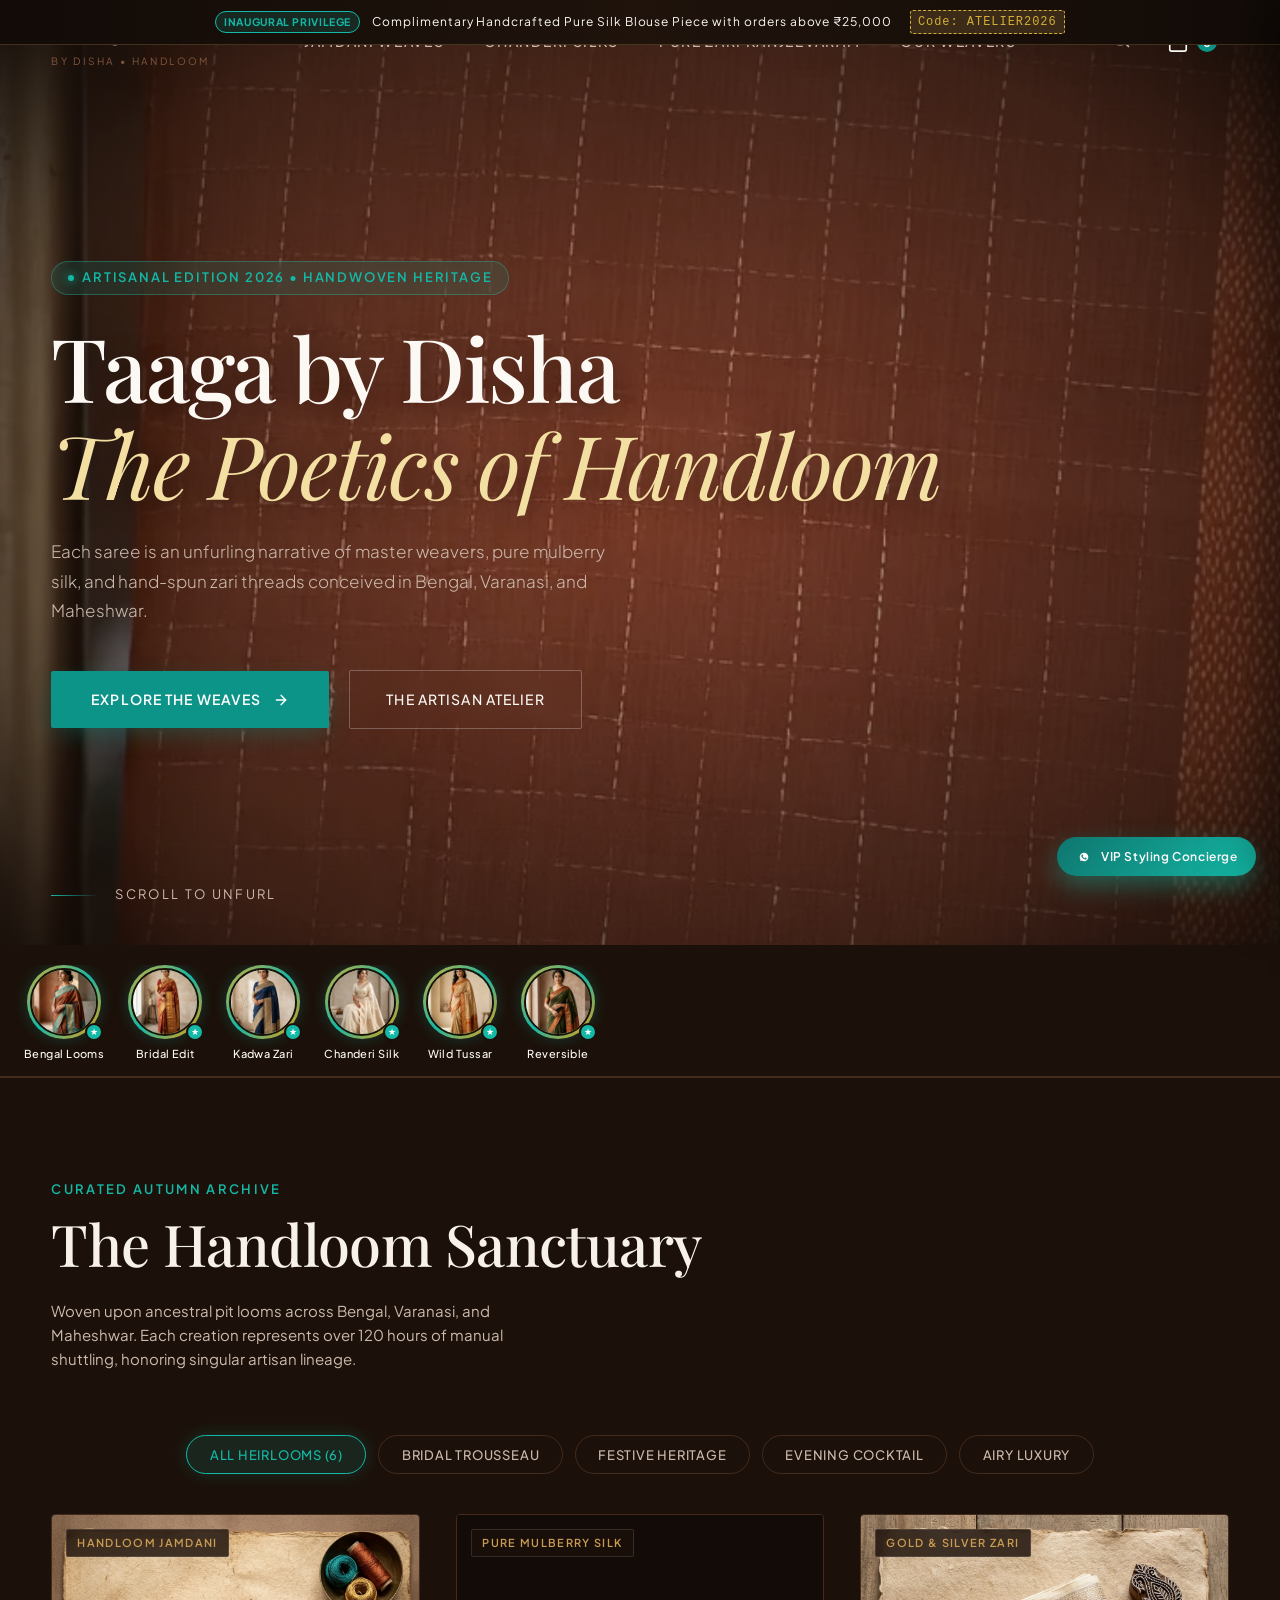
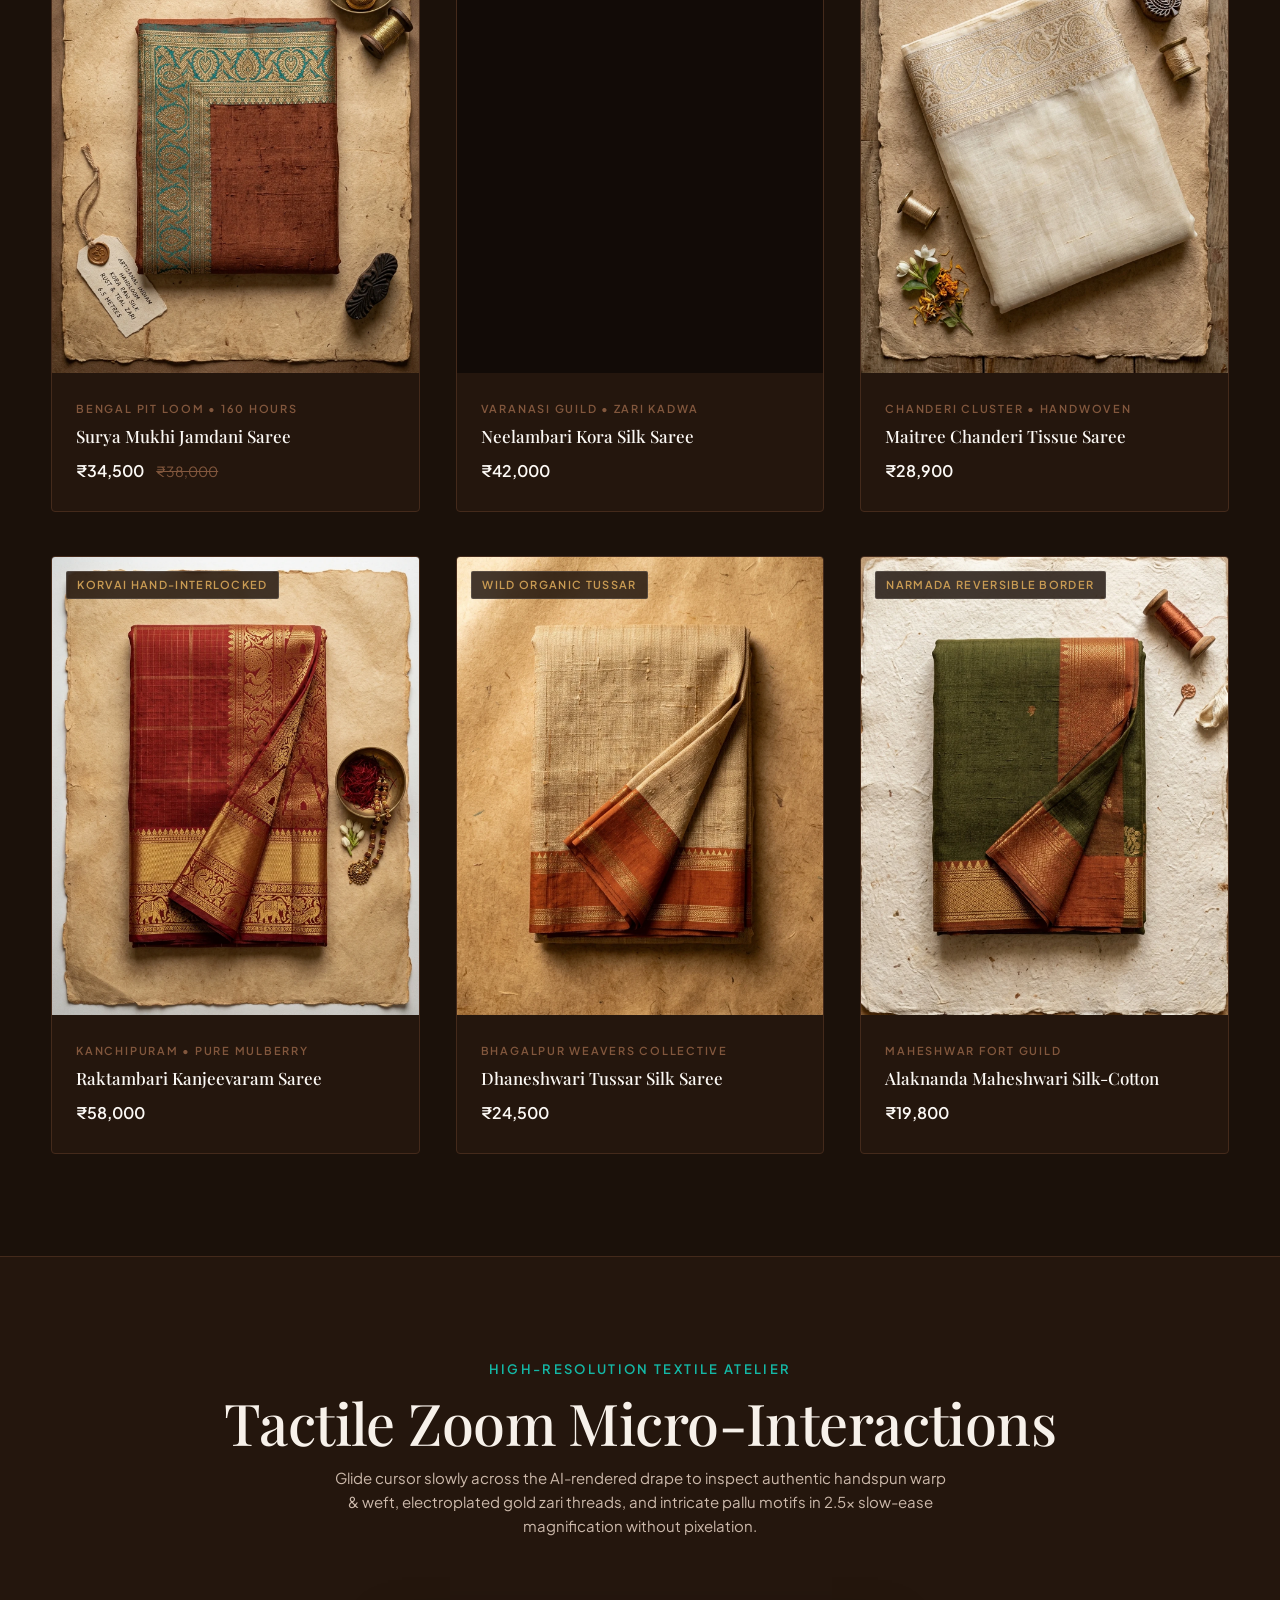
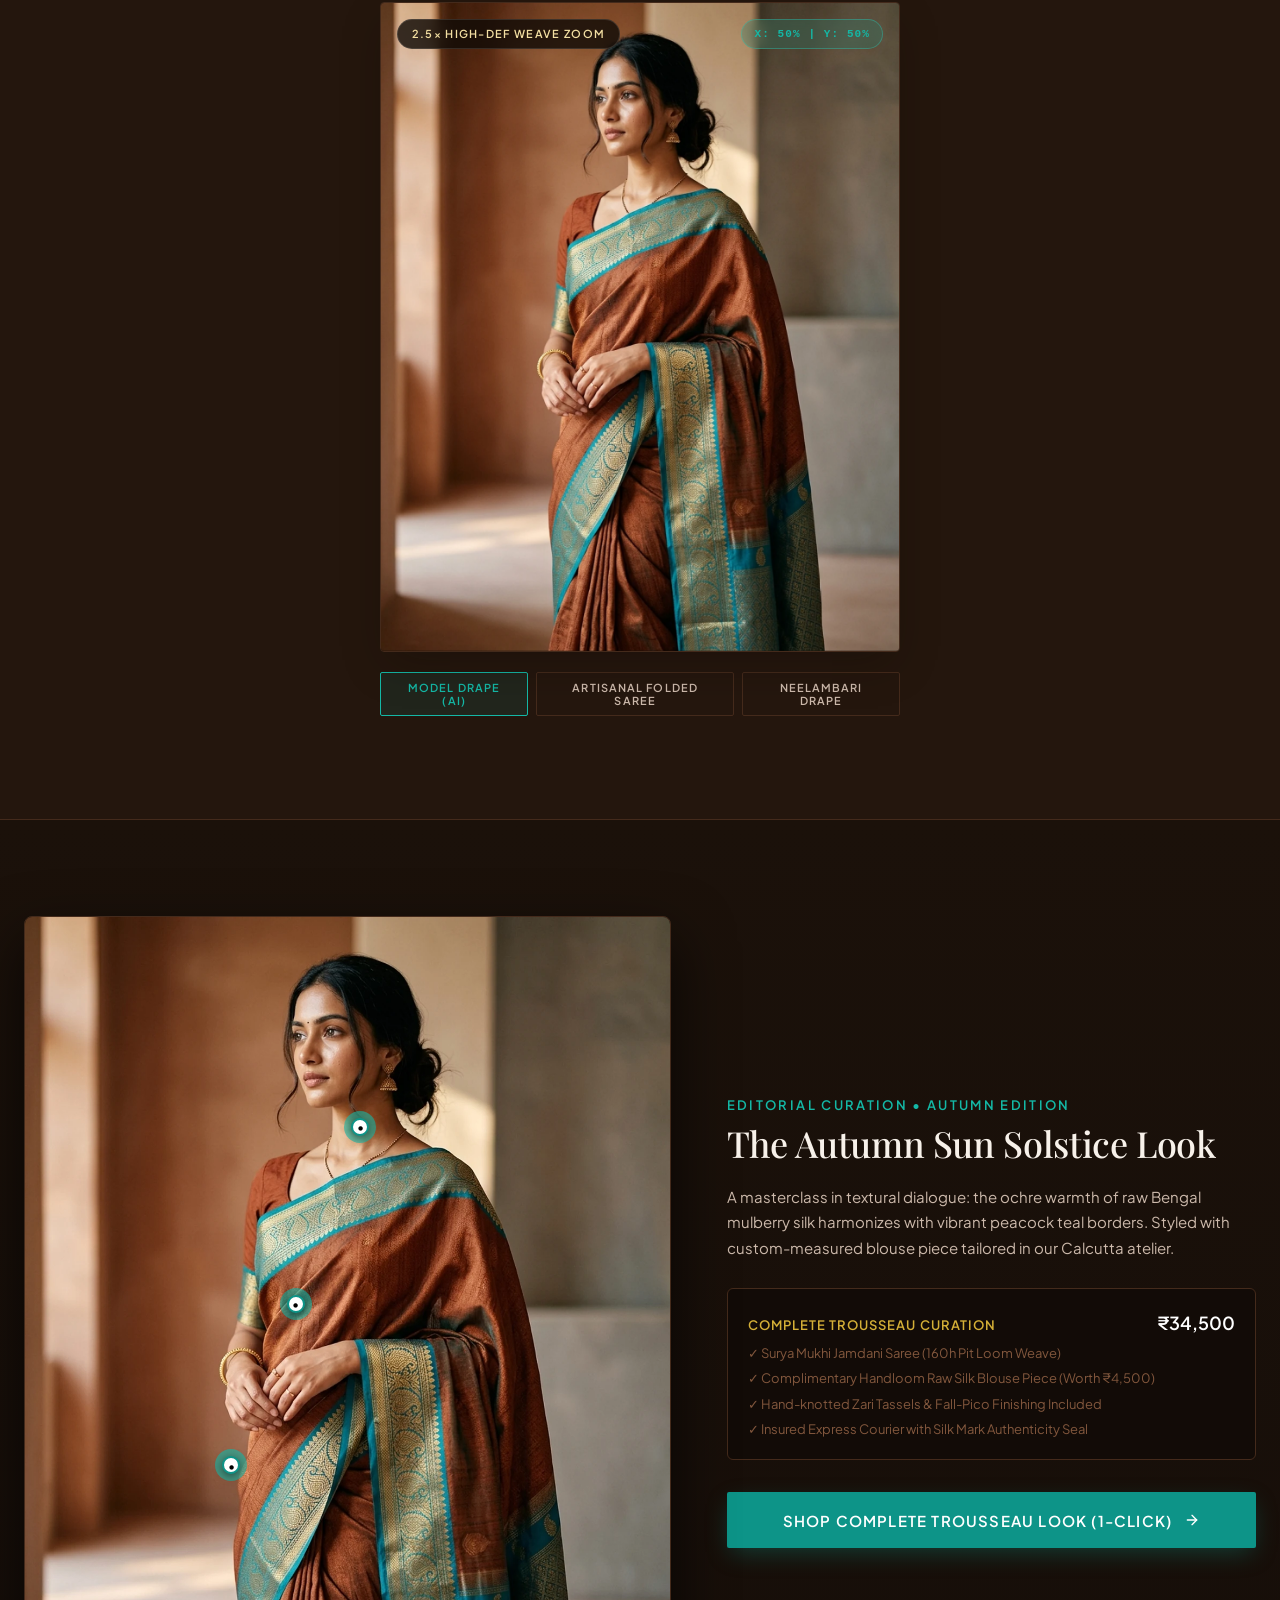
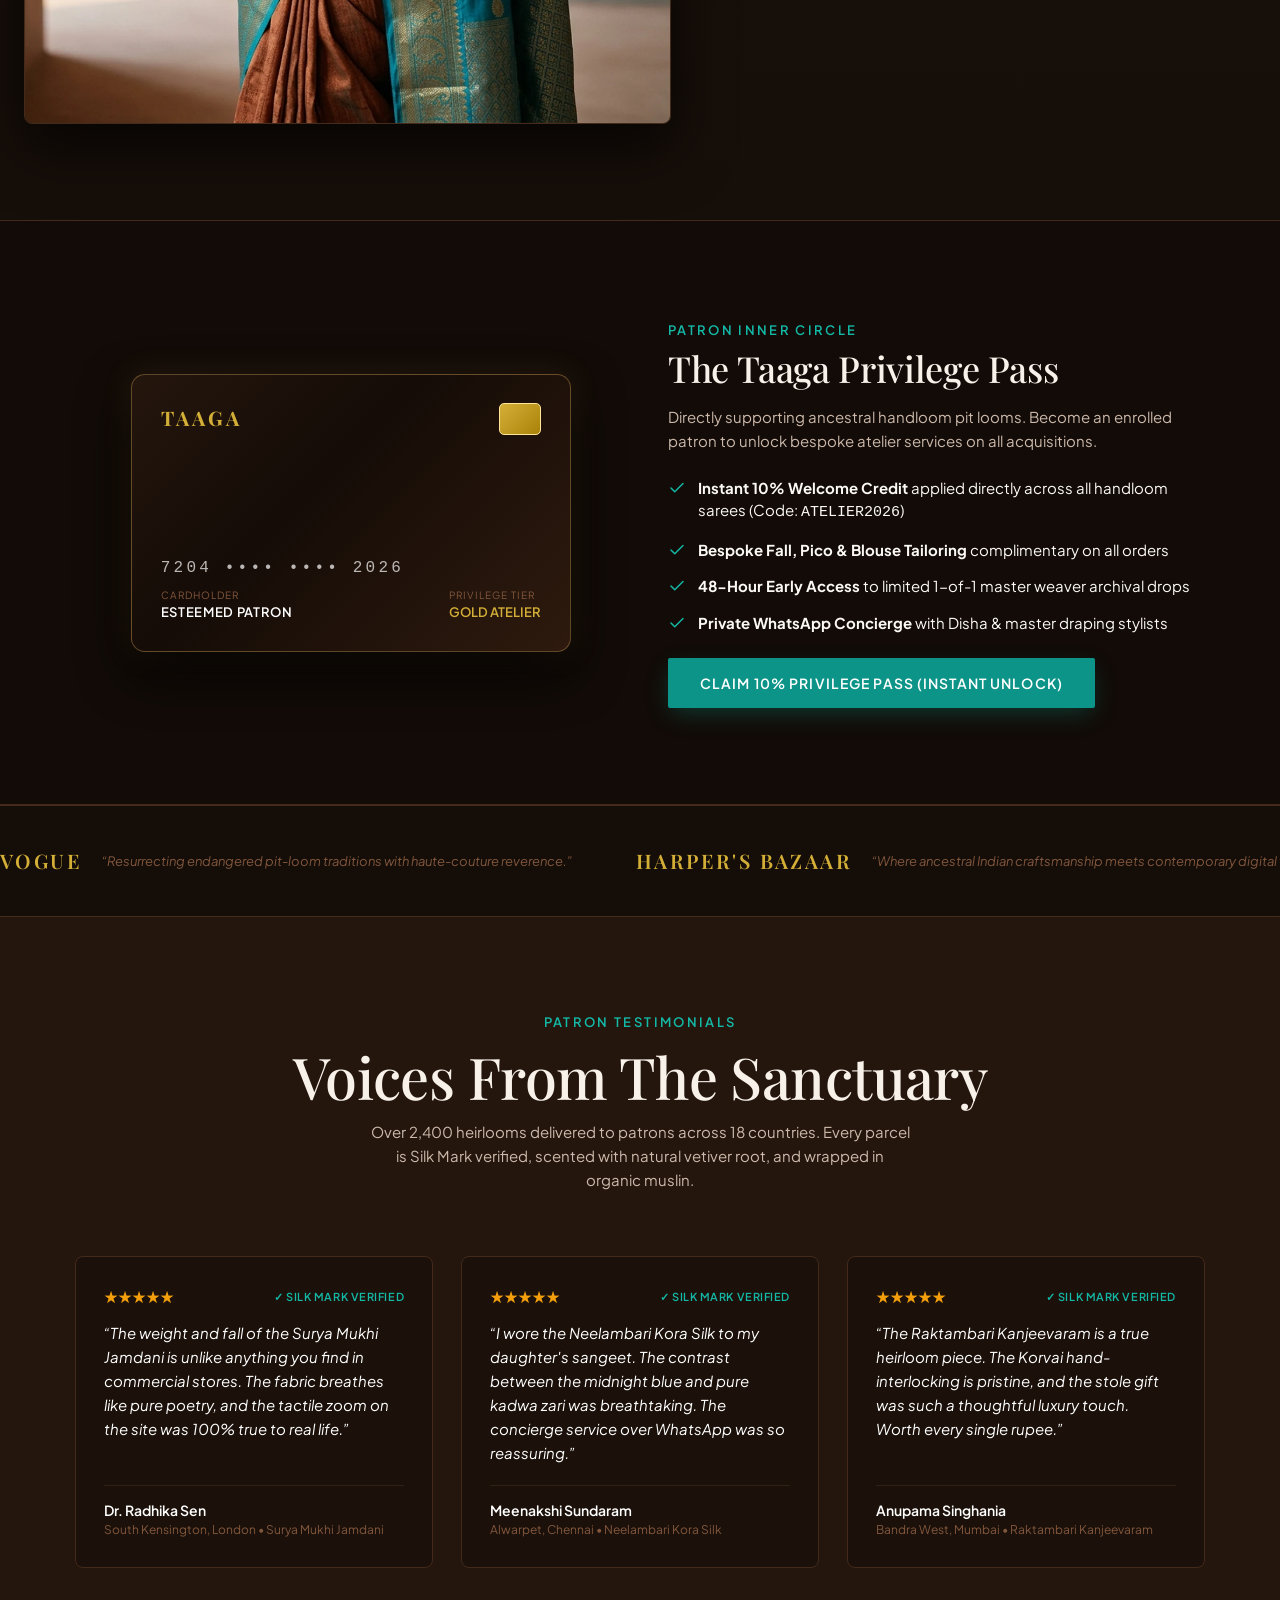
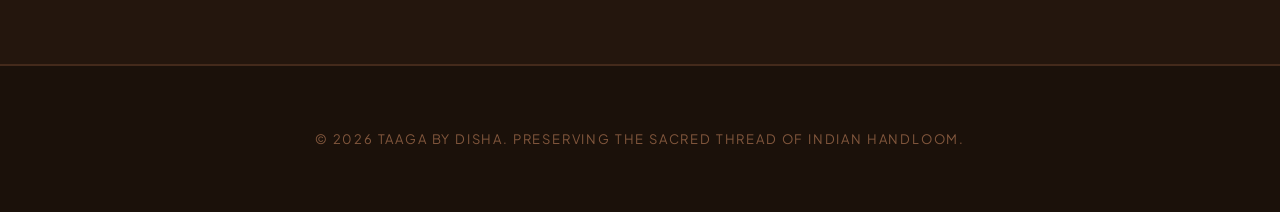
==== index.html @ 0279e9b5 "Taaga by Disha - Luxury Artisanal Handloom Boutique Flagship" ====
<!DOCTYPE html>
<html lang="en">
<head>
  <meta charset="UTF-8">
  <meta name="viewport" content="width=device-width, initial-scale=1.0">
  <title>Taaga by Disha | Artisanal Handloom Saree Boutique</title>
  
  <!-- Preconnect Fonts -->
  <link rel="preconnect" href="https://fonts.googleapis.com">
  <link rel="preconnect" href="https://fonts.gstatic.com" crossorigin>
  <link rel="stylesheet" href="./assets/taaga-theme.css">
  
  <!-- GSAP, ScrollTrigger & Lenis Fluid Scrolling CDN -->
  <script src="https://cdnjs.cloudflare.com/ajax/libs/gsap/3.12.5/gsap.min.js"></script>
  <script src="https://cdnjs.cloudflare.com/ajax/libs/gsap/3.12.5/ScrollTrigger.min.js"></script>
  <script src="https://cdn.jsdelivr.net/npm/lenis@1.1.18/dist/lenis.min.js"></script>
</head>
<body class="template-index">

  <!-- ========================================================================
       1. STICKY DYNAMIC HEADER (Transparent -> Solid Rust + Drop Shadow)
       ======================================================================== -->
    <!-- ========================================================================
       0. TOP ANNOUNCEMENT & PRIVILEGE TICKER BAR
       ======================================================================== -->
  <aside class="announcement-bar" role="region" aria-label="Privilege Announcements">
    <div class="announcement-bar__inner">
      <div class="announcement-bar__item is-active">
        <span class="announcement-bar__pill">Inaugural Privilege</span>
        <span>Complimentary Handcrafted Pure Silk Blouse Piece with orders above ₹25,000</span>
        <span class="announcement-bar__code" data-copy-code="ATELIER2026" title="Click to copy code">Code: ATELIER2026</span>
      </div>
      <div class="announcement-bar__item">
        <span class="announcement-bar__pill">Silk Mark Certified</span>
        <span>100% Pure Mulberry &amp; Tussar Silk • Handwoven upon Ancestral Pit Looms</span>
      </div>
      <div class="announcement-bar__item">
        <span class="announcement-bar__pill">Patron Concierge</span>
        <span>Complimentary Insured Express Delivery Across India &amp; Worldwide • 14-Day Silk Trial</span>
      </div>
    </div>
  </aside>

  <header class="taaga-header" id="site-header" role="banner">
    <div class="taaga-header__brand">
      <a href="#" class="taaga-header__logo-text">TAAGA</a>
      <span class="taaga-header__tagline">BY DISHA • HANDLOOM</span>
    </div>

    <nav class="taaga-header__nav" aria-label="Main Navigation">
      <a href="#catalog" class="taaga-header__nav-link">Jamdani Weaves</a>
      <a href="#catalog" class="taaga-header__nav-link">Chanderi Silks</a>
      <a href="#catalog" class="taaga-header__nav-link">Pure Zari Kanjeevaram</a>
      <a href="#heritage" class="taaga-header__nav-link">Our Weavers</a>
    </nav>

    <div class="taaga-header__actions">
      <!-- Search Icon -->
      <a href="#catalog" class="taaga-header__nav-link" aria-label="Search" style="padding: 0;">
        <svg width="20" height="20" viewBox="0 0 24 24" fill="none" stroke="currentColor" stroke-width="1.8" stroke-linecap="round" stroke-linejoin="round" aria-hidden="true">
          <circle cx="11" cy="11" r="8"></circle>
          <line x1="21" y1="21" x2="16.65" y2="16.65"></line>
        </svg>
      </a>

      <!-- Frictionless Cart Trigger -->
      <button 
        type="button" 
        class="taaga-header__cart-trigger" 
        id="cart-drawer-trigger" 
        aria-label="Open shopping bag"
        aria-controls="cart-drawer"
        aria-expanded="false"
      >
        <svg width="22" height="22" viewBox="0 0 24 24" fill="none" stroke="currentColor" stroke-width="1.8" stroke-linecap="round" stroke-linejoin="round" aria-hidden="true">
          <path d="M6 2L3 6v14a2 2 0 0 0 2 2h14a2 2 0 0 0 2-2V6l-3-4z"></path>
          <line x1="3" y1="6" x2="21" y2="6"></line>
          <path d="M16 10a4 4 0 0 1-8 0"></path>
        </svg>
        <span class="taaga-header__cart-count" id="cart-icon-bubble-count">0</span>
      </button>
    </div>
  </header>

  <main id="MainContent" role="main">
    <!-- ========================================================================
         2. HERO SECTION: GSAP CANVAS VIDEO SCRUB (180 Frames Sequence)
         ======================================================================== -->
    <section 
      id="HeroVideoScrub-main" 
      class="hero-scrub-section"
      data-hero-video-scrub
      data-frame-count="180"
      data-preload-count="20"
      data-pad-length="4"
      data-url-template="./assets/frames/frame_{index}.webp"
      data-worker-url="./assets/frame-loader-worker.js"
      data-pin-duration="+=300%"
      data-scrub-smoothness="0.5"
    >
      <div class="hero-scrub-container">
        <!-- Pinned HTML5 Canvas for Video Frame Scrub -->
        <canvas class="hero-scrub-canvas" aria-label="Taaga by Disha handloom saree draping sequence"></canvas>

        <!-- Radial Vignette Overlay -->
        <div class="hero-scrub-overlay" aria-hidden="true"></div>

        <!-- Typography & Content Overlay -->
        <div class="hero-scrub-content">
          <div class="hero-scrub__badge">
            <span class="hero-scrub__badge-dot" aria-hidden="true"></span>
            <span>Artisanal Edition 2026 • Handwoven Heritage</span>
          </div>

          <h1 class="hero-title hero-scrub__title">
            Taaga by Disha <br><em>The Poetics of Handloom</em>
          </h1>

          <p class="hero-scrub__description">
            Each saree is an unfurling narrative of master weavers, pure mulberry silk, and hand-spun zari threads conceived in Bengal, Varanasi, and Maheshwar.
          </p>

          <div class="hero-scrub__actions">
            <a href="#catalog" class="btn-primary-teal">
              <span>Explore The Weaves</span>
              <svg width="16" height="16" viewBox="0 0 24 24" fill="none" stroke="currentColor" stroke-width="2" stroke-linecap="round" stroke-linejoin="round" aria-hidden="true">
                <line x1="5" y1="12" x2="19" y2="12"></line>
                <polyline points="12 5 19 12 12 19"></polyline>
              </svg>
            </a>

            <a href="#heritage" class="btn-secondary-outline">
              <span>The Artisan Atelier</span>
            </a>
          </div>
        </div>

        <!-- Scroll Hint -->
        <div class="hero-scrub__scroll-hint" aria-hidden="true">
          <span class="hero-scrub__scroll-line"></span>
          <span>Scroll To Unfurl</span>
        </div>

        <!-- Preload Status HUD -->
        <div class="hero-scrub__loader" aria-live="polite">
          <div class="hero-scrub__spinner" aria-hidden="true"></div>
          <span>Calibrating Weave</span>
        </div>
      </div>
    </section>

    <!-- ========================================================================
         2.5 CIRCULAR STORY REELS: THE HANDLOOM CHRONICLES
         ======================================================================== -->
    <section class="story-reels-section" aria-label="Artisan Stories &amp; Chronicles">
      <div class="story-reels-container">
        <button type="button" class="story-reel-item" data-story-title="The 160-Hour Pit Loom Ritual" data-story-desc="Inside Murshidabad's heritage clusters where master weavers shuttle gossamer mulberry threads into ethereal Jamdani motifs." data-story-craft="Bengal Heritage Guild" data-story-media="./assets/catalog/saree-01-drape.webp" data-story-link="#catalog">
          <div class="story-reel-avatar-wrap">
            <div class="story-reel-avatar-inner">
              <img src="./assets/catalog/saree-01-drape.webp" alt="Bengal Pit Looms" class="story-reel-img" loading="lazy">
            </div>
            <span class="story-reel-badge">★</span>
          </div>
          <span class="story-reel-label">Bengal Looms</span>
        </button>

        <button type="button" class="story-reel-item" data-story-title="Royal Bridal Trousseau Edits" data-story-desc="Heavy Kanjeevaram silks interlocked with authentic Korvai techniques and 24K electroplated gold zari borders." data-story-craft="Kanchipuram Atelier" data-story-media="./assets/catalog/saree-04-drape.webp" data-story-link="#catalog">
          <div class="story-reel-avatar-wrap">
            <div class="story-reel-avatar-inner">
              <img src="./assets/catalog/saree-04-drape.webp" alt="Bridal Trousseau" class="story-reel-img" loading="lazy">
            </div>
            <span class="story-reel-badge">★</span>
          </div>
          <span class="story-reel-label">Bridal Edit</span>
        </button>

        <button type="button" class="story-reel-item" data-story-title="The Authentic Kadwa Needle Weave" data-story-desc="Each Kadwa buti is individually shuttled by hand in Varanasi with zero loose floats on the reverse side." data-story-craft="Varanasi Guild" data-story-media="./assets/catalog/saree-02-drape.webp" data-story-link="#catalog">
          <div class="story-reel-avatar-wrap">
            <div class="story-reel-avatar-inner">
              <img src="./assets/catalog/saree-02-drape.webp" alt="Kadwa Zari Guide" class="story-reel-img" loading="lazy">
            </div>
            <span class="story-reel-badge">★</span>
          </div>
          <span class="story-reel-label">Kadwa Zari</span>
        </button>

        <button type="button" class="story-reel-item" data-story-title="Chanderi Shimmer &amp; Gold Tissue" data-story-desc="Spun with sheer silk warps and gossamer cotton wefts, reflecting gentle diffused luminosity in evening lights." data-story-craft="Chanderi Cluster" data-story-media="./assets/catalog/saree-03-drape.webp" data-story-link="#catalog">
          <div class="story-reel-avatar-wrap">
            <div class="story-reel-avatar-inner">
              <img src="./assets/catalog/saree-03-drape.webp" alt="Chanderi Tissue" class="story-reel-img" loading="lazy">
            </div>
            <span class="story-reel-badge">★</span>
          </div>
          <span class="story-reel-label">Chanderi Silk</span>
        </button>

        <button type="button" class="story-reel-item" data-story-title="Organic Forest Tussar Textures" data-story-desc="Rich, textured golden filaments reeled from wild forest cocoons by indigenous weaver collectives in Bhagalpur." data-story-craft="Bhagalpur Collective" data-story-media="./assets/catalog/saree-05-drape.webp" data-story-link="#catalog">
          <div class="story-reel-avatar-wrap">
            <div class="story-reel-avatar-inner">
              <img src="./assets/catalog/saree-05-drape.webp" alt="Wild Tussar" class="story-reel-img" loading="lazy">
            </div>
            <span class="story-reel-badge">★</span>
          </div>
          <span class="story-reel-label">Wild Tussar</span>
        </button>

        <button type="button" class="story-reel-item" data-story-title="Maheshwar Reversible Borders" data-story-desc="Ancestral Narmada river inspired borders that drape seamlessly from either side with fluid grace." data-story-craft="Maheshwar Fort Guild" data-story-media="./assets/catalog/saree-06-drape.webp" data-story-link="#catalog">
          <div class="story-reel-avatar-wrap">
            <div class="story-reel-avatar-inner">
              <img src="./assets/catalog/saree-06-drape.webp" alt="Maheshwari Borders" class="story-reel-img" loading="lazy">
            </div>
            <span class="story-reel-badge">★</span>
          </div>
          <span class="story-reel-label">Reversible</span>
        </button>
      </div>
    </section>

    <!-- ========================================================================
         3. PRODUCT CATALOG: MOBILE-FIRST 2-COL TO 3-COL DESKTOP GRID
         ======================================================================== -->
    <section id="catalog" class="catalog-section" aria-labelledby="catalog-heading">
      <div class="catalog-container">
        
        <!-- Section Header with Extreme Negative Space -->
        <header class="catalog-header">
          <span class="sub-title">Curated Autumn Archive</span>
          <div class="catalog-meta">
            <h2 id="catalog-heading" class="section-title">
              The Handloom Sanctuary
            </h2>
            <p style="max-width: 520px; color: var(--color-text-muted-dark); font-size: 0.9375rem; line-height: 1.6;">
              Woven upon ancestral pit looms across Bengal, Varanasi, and Maheshwar. Each creation represents over 120 hours of manual shuttling, honoring singular artisan lineage.
            </p>
          </div>
        </header>

        <!-- Curated By Occasion Filter Tabs -->
        <div class="occasion-tabs-wrap" role="tablist" aria-label="Curated Occasion Filters">
          <button type="button" class="occasion-tab-btn is-active" data-occasion-filter="all">All Heirlooms (6)</button>
          <button type="button" class="occasion-tab-btn" data-occasion-filter="bridal">Bridal Trousseau</button>
          <button type="button" class="occasion-tab-btn" data-occasion-filter="festive">Festive Heritage</button>
          <button type="button" class="occasion-tab-btn" data-occasion-filter="cocktail">Evening Cocktail</button>
          <button type="button" class="occasion-tab-btn" data-occasion-filter="daywear">Airy Luxury</button>
        </div>

        <!-- The 2-Column Mobile, 3-Column Desktop Grid (Strict 4:5 Aspect Ratio) -->
        <div class="product-grid" id="product-grid-container">
          
          <!-- Product Card 1: Surya Mukhi Jamdani -->
          <article class="product-card" data-product-id="saree-01" data-occasion="festive bridal" data-occasion="festive bridal" data-occasion="festive bridal">
            <div class="product-card__media-wrap">
              <img 
                src="./assets/catalog/saree-01-folded.webp" 
                alt="Surya Mukhi Jamdani Saree - Folded Fabric View" 
                class="product-card__image product-card__image--folded"
                loading="lazy"
                fetchpriority="low"
                decoding="async"
                width="800"
                height="1000"
              >
              <img 
                src="./assets/catalog/saree-01-drape.webp" 
                alt="Surya Mukhi Jamdani Saree - AI Model Drape View" 
                class="product-card__image product-card__image--drape"
                loading="lazy"
                fetchpriority="low"
                decoding="async"
                width="800"
                height="1000"
              >
              <span class="product-card__badge">Handloom Jamdani</span>
              
              <div class="product-card__actions">
                <button 
                  type="button" 
                  class="btn-card-inspect" 
                  data-open-zoom-inspect
                  data-title="Surya Mukhi Jamdani Saree"
                  data-craft="Bengal Pit Loom • 160 Hours"
                  data-zoom-src="./assets/catalog/saree-01-drape.webp"
                  aria-label="Inspect fabric weave in 2.5x high resolution"
                >
                  <svg width="14" height="14" viewBox="0 0 24 24" fill="none" stroke="currentColor" stroke-width="2" stroke-linecap="round" stroke-linejoin="round" aria-hidden="true"><circle cx="11" cy="11" r="8"></circle><line x1="21" y1="21" x2="16.65" y2="16.65"></line><line x1="11" y1="8" x2="11" y2="14"></line><line x1="8" y1="11" x2="14" y2="11"></line></svg>
                  <span>Inspect</span>
                </button>
                <button 
                  type="button" 
                  class="btn-card-add" 
                  data-quick-add
                  data-variant-id="saree-01"
                  data-title="Surya Mukhi Jamdani Saree"
                  data-price="3450000"
                  data-image="./assets/catalog/saree-01-folded.webp"
                  data-craft="Bengal Pit Loom • 160 Hours"
                  aria-label="Add Surya Mukhi Jamdani Saree to bag"
                >
                  <svg width="14" height="14" viewBox="0 0 24 24" fill="none" stroke="currentColor" stroke-width="2" stroke-linecap="round" stroke-linejoin="round"><line x1="12" y1="5" x2="12" y2="19"></line><line x1="5" y1="12" x2="19" y2="12"></line></svg>
                  <span>Add To Bag</span>
                </button>
              </div>
            </div>
            <div class="product-card__details">
              <span class="product-card__craft-origin">Bengal Pit Loom • 160 Hours</span>
              <h3 class="product-card__title"><a href="#catalog">Surya Mukhi Jamdani Saree</a></h3>
              <div class="product-card__price-row">
                <span class="product-card__price">₹34,500</span>
                <span class="product-card__price--compare">₹38,000</span>
              </div>
            </div>
          </article>

          <!-- Product Card 2: Neelambari Kora Silk -->
          <article class="product-card" data-product-id="saree-02" data-occasion="bridal cocktail" data-occasion="bridal cocktail" data-occasion="bridal cocktail">
            <div class="product-card__media-wrap">
              <img 
                src="./assets/catalog/saree-02-folded.webp" 
                alt="Neelambari Kora Silk Saree - Folded Fabric View" 
                class="product-card__image product-card__image--folded"
                loading="lazy"
                fetchpriority="low"
                decoding="async"
                width="800"
                height="1000"
              >
              <img 
                src="./assets/catalog/saree-02-drape.webp" 
                alt="Neelambari Kora Silk Saree - AI Model Drape View" 
                class="product-card__image product-card__image--drape"
                loading="lazy"
                fetchpriority="low"
                decoding="async"
                width="800"
                height="1000"
              >
              <span class="product-card__badge">Pure Mulberry Silk</span>
              
              <div class="product-card__actions">
                <button 
                  type="button" 
                  class="btn-card-inspect" 
                  data-open-zoom-inspect
                  data-title="Neelambari Kora Silk Saree"
                  data-craft="Varanasi Guild • Zari Kadwa"
                  data-zoom-src="./assets/catalog/saree-02-drape.webp"
                  aria-label="Inspect fabric weave in 2.5x high resolution"
                >
                  <svg width="14" height="14" viewBox="0 0 24 24" fill="none" stroke="currentColor" stroke-width="2" stroke-linecap="round" stroke-linejoin="round" aria-hidden="true"><circle cx="11" cy="11" r="8"></circle><line x1="21" y1="21" x2="16.65" y2="16.65"></line><line x1="11" y1="8" x2="11" y2="14"></line><line x1="8" y1="11" x2="14" y2="11"></line></svg>
                  <span>Inspect</span>
                </button>
                <button 
                  type="button" 
                  class="btn-card-add" 
                  data-quick-add
                  data-variant-id="saree-02"
                  data-title="Neelambari Kora Silk Saree"
                  data-price="4200000"
                  data-image="./assets/catalog/saree-02-folded.webp"
                  data-craft="Varanasi Guild • Zari Kadwa"
                  aria-label="Add Neelambari Kora Silk Saree to bag"
                >
                  <svg width="14" height="14" viewBox="0 0 24 24" fill="none" stroke="currentColor" stroke-width="2" stroke-linecap="round" stroke-linejoin="round"><line x1="12" y1="5" x2="12" y2="19"></line><line x1="5" y1="12" x2="19" y2="12"></line></svg>
                  <span>Add To Bag</span>
                </button>
              </div>
            </div>
            <div class="product-card__details">
              <span class="product-card__craft-origin">Varanasi Guild • Zari Kadwa</span>
              <h3 class="product-card__title"><a href="#catalog">Neelambari Kora Silk Saree</a></h3>
              <div class="product-card__price-row">
                <span class="product-card__price">₹42,000</span>
              </div>
            </div>
          </article>

          <!-- Product Card 3: Maitree Chanderi Tissue -->
          <article class="product-card" data-product-id="saree-03" data-occasion="cocktail daywear" data-occasion="cocktail daywear" data-occasion="cocktail daywear">
            <div class="product-card__media-wrap">
              <img 
                src="./assets/catalog/saree-03-folded.webp" 
                alt="Maitree Chanderi Tissue Saree - Folded Fabric View" 
                class="product-card__image product-card__image--folded"
                loading="lazy"
                fetchpriority="low"
                decoding="async"
                width="800"
                height="1000"
              >
              <img 
                src="./assets/catalog/saree-03-drape.webp" 
                alt="Maitree Chanderi Tissue Saree - AI Model Drape View" 
                class="product-card__image product-card__image--drape"
                loading="lazy"
                fetchpriority="low"
                decoding="async"
                width="800"
                height="1000"
              >
              <span class="product-card__badge">Gold & Silver Zari</span>
              
              <div class="product-card__actions">
                <button 
                  type="button" 
                  class="btn-card-inspect" 
                  data-open-zoom-inspect
                  data-title="Maitree Chanderi Tissue Saree"
                  data-craft="Chanderi Cluster • Handwoven"
                  data-zoom-src="./assets/catalog/saree-03-drape.webp"
                  aria-label="Inspect fabric weave in 2.5x high resolution"
                >
                  <svg width="14" height="14" viewBox="0 0 24 24" fill="none" stroke="currentColor" stroke-width="2" stroke-linecap="round" stroke-linejoin="round" aria-hidden="true"><circle cx="11" cy="11" r="8"></circle><line x1="21" y1="21" x2="16.65" y2="16.65"></line><line x1="11" y1="8" x2="11" y2="14"></line><line x1="8" y1="11" x2="14" y2="11"></line></svg>
                  <span>Inspect</span>
                </button>
                <button 
                  type="button" 
                  class="btn-card-add" 
                  data-quick-add
                  data-variant-id="saree-03"
                  data-title="Maitree Chanderi Tissue Saree"
                  data-price="2890000"
                  data-image="./assets/catalog/saree-03-folded.webp"
                  data-craft="Chanderi Cluster • Handwoven"
                  aria-label="Add Maitree Chanderi Tissue Saree to bag"
                >
                  <svg width="14" height="14" viewBox="0 0 24 24" fill="none" stroke="currentColor" stroke-width="2" stroke-linecap="round" stroke-linejoin="round"><line x1="12" y1="5" x2="12" y2="19"></line><line x1="5" y1="12" x2="19" y2="12"></line></svg>
                  <span>Add To Bag</span>
                </button>
              </div>
            </div>
            <div class="product-card__details">
              <span class="product-card__craft-origin">Chanderi Cluster • Handwoven</span>
              <h3 class="product-card__title"><a href="#catalog">Maitree Chanderi Tissue Saree</a></h3>
              <div class="product-card__price-row">
                <span class="product-card__price">₹28,900</span>
              </div>
            </div>
          </article>

          <!-- Product Card 4: Raktambari Kanjeevaram -->
          <article class="product-card" data-product-id="saree-04" data-occasion="bridal festive" data-occasion="bridal festive" data-occasion="bridal festive">
            <div class="product-card__media-wrap">
              <img 
                src="./assets/catalog/saree-04-folded.webp" 
                alt="Raktambari Kanjeevaram Saree - Folded Fabric View" 
                class="product-card__image product-card__image--folded"
                loading="lazy"
                fetchpriority="low"
                decoding="async"
                width="800"
                height="1000"
              >
              <img 
                src="./assets/catalog/saree-04-drape.webp" 
                alt="Raktambari Kanjeevaram Saree - AI Model Drape View" 
                class="product-card__image product-card__image--drape"
                loading="lazy"
                fetchpriority="low"
                decoding="async"
                width="800"
                height="1000"
              >
              <span class="product-card__badge">Korvai Hand-interlocked</span>
              
              <div class="product-card__actions">
                <button 
                  type="button" 
                  class="btn-card-inspect" 
                  data-open-zoom-inspect
                  data-title="Raktambari Kanjeevaram Saree"
                  data-craft="Kanchipuram • Pure Mulberry"
                  data-zoom-src="./assets/catalog/saree-04-drape.webp"
                  aria-label="Inspect fabric weave in 2.5x high resolution"
                >
                  <svg width="14" height="14" viewBox="0 0 24 24" fill="none" stroke="currentColor" stroke-width="2" stroke-linecap="round" stroke-linejoin="round" aria-hidden="true"><circle cx="11" cy="11" r="8"></circle><line x1="21" y1="21" x2="16.65" y2="16.65"></line><line x1="11" y1="8" x2="11" y2="14"></line><line x1="8" y1="11" x2="14" y2="11"></line></svg>
                  <span>Inspect</span>
                </button>
                <button 
                  type="button" 
                  class="btn-card-add" 
                  data-quick-add
                  data-variant-id="saree-04"
                  data-title="Raktambari Kanjeevaram Saree"
                  data-price="5800000"
                  data-image="./assets/catalog/saree-04-folded.webp"
                  data-craft="Kanchipuram • Pure Mulberry"
                  aria-label="Add Raktambari Kanjeevaram Saree to bag"
                >
                  <svg width="14" height="14" viewBox="0 0 24 24" fill="none" stroke="currentColor" stroke-width="2" stroke-linecap="round" stroke-linejoin="round"><line x1="12" y1="5" x2="12" y2="19"></line><line x1="5" y1="12" x2="19" y2="12"></line></svg>
                  <span>Add To Bag</span>
                </button>
              </div>
            </div>
            <div class="product-card__details">
              <span class="product-card__craft-origin">Kanchipuram • Pure Mulberry</span>
              <h3 class="product-card__title"><a href="#catalog">Raktambari Kanjeevaram Saree</a></h3>
              <div class="product-card__price-row">
                <span class="product-card__price">₹58,000</span>
              </div>
            </div>
          </article>

          <!-- Product Card 5: Dhaneshwari Tussar Silk -->
          <article class="product-card" data-product-id="saree-05" data-occasion="festive daywear" data-occasion="festive daywear" data-occasion="festive daywear">
            <div class="product-card__media-wrap">
              <img 
                src="./assets/catalog/saree-05-folded.webp" 
                alt="Dhaneshwari Tussar Silk Saree - Folded Fabric View" 
                class="product-card__image product-card__image--folded"
                loading="lazy"
                fetchpriority="low"
                decoding="async"
                width="800"
                height="1000"
              >
              <img 
                src="./assets/catalog/saree-05-drape.webp" 
                alt="Dhaneshwari Tussar Silk Saree - AI Model Drape View" 
                class="product-card__image product-card__image--drape"
                loading="lazy"
                fetchpriority="low"
                decoding="async"
                width="800"
                height="1000"
              >
              <span class="product-card__badge">Wild Organic Tussar</span>
              
              <div class="product-card__actions">
                <button 
                  type="button" 
                  class="btn-card-inspect" 
                  data-open-zoom-inspect
                  data-title="Dhaneshwari Tussar Silk Saree"
                  data-craft="Bhagalpur Weavers Collective"
                  data-zoom-src="./assets/catalog/saree-05-drape.webp"
                  aria-label="Inspect fabric weave in 2.5x high resolution"
                >
                  <svg width="14" height="14" viewBox="0 0 24 24" fill="none" stroke="currentColor" stroke-width="2" stroke-linecap="round" stroke-linejoin="round" aria-hidden="true"><circle cx="11" cy="11" r="8"></circle><line x1="21" y1="21" x2="16.65" y2="16.65"></line><line x1="11" y1="8" x2="11" y2="14"></line><line x1="8" y1="11" x2="14" y2="11"></line></svg>
                  <span>Inspect</span>
                </button>
                <button 
                  type="button" 
                  class="btn-card-add" 
                  data-quick-add
                  data-variant-id="saree-05"
                  data-title="Dhaneshwari Tussar Silk Saree"
                  data-price="2450000"
                  data-image="./assets/catalog/saree-05-folded.webp"
                  data-craft="Bhagalpur Weavers Collective"
                  aria-label="Add Dhaneshwari Tussar Silk Saree to bag"
                >
                  <svg width="14" height="14" viewBox="0 0 24 24" fill="none" stroke="currentColor" stroke-width="2" stroke-linecap="round" stroke-linejoin="round"><line x1="12" y1="5" x2="12" y2="19"></line><line x1="5" y1="12" x2="19" y2="12"></line></svg>
                  <span>Add To Bag</span>
                </button>
              </div>
            </div>
            <div class="product-card__details">
              <span class="product-card__craft-origin">Bhagalpur Weavers Collective</span>
              <h3 class="product-card__title"><a href="#catalog">Dhaneshwari Tussar Silk Saree</a></h3>
              <div class="product-card__price-row">
                <span class="product-card__price">₹24,500</span>
              </div>
            </div>
          </article>

          <!-- Product Card 6: Alaknanda Maheshwari Silk-Cotton -->
          <article class="product-card" data-product-id="saree-06" data-occasion="daywear cocktail" data-occasion="daywear cocktail" data-occasion="daywear cocktail">
            <div class="product-card__media-wrap">
              <img 
                src="./assets/catalog/saree-06-folded.webp" 
                alt="Alaknanda Maheshwari Silk-Cotton - Folded Fabric View" 
                class="product-card__image product-card__image--folded"
                loading="lazy"
                fetchpriority="low"
                decoding="async"
                width="800"
                height="1000"
              >
              <img 
                src="./assets/catalog/saree-06-drape.webp" 
                alt="Alaknanda Maheshwari Silk-Cotton - AI Model Drape View" 
                class="product-card__image product-card__image--drape"
                loading="lazy"
                fetchpriority="low"
                decoding="async"
                width="800"
                height="1000"
              >
              <span class="product-card__badge">Narmada Reversible Border</span>
              
              <div class="product-card__actions">
                <button 
                  type="button" 
                  class="btn-card-inspect" 
                  data-open-zoom-inspect
                  data-title="Alaknanda Maheshwari Silk-Cotton"
                  data-craft="Maheshwar Fort Guild"
                  data-zoom-src="./assets/catalog/saree-06-drape.webp"
                  aria-label="Inspect fabric weave in 2.5x high resolution"
                >
                  <svg width="14" height="14" viewBox="0 0 24 24" fill="none" stroke="currentColor" stroke-width="2" stroke-linecap="round" stroke-linejoin="round" aria-hidden="true"><circle cx="11" cy="11" r="8"></circle><line x1="21" y1="21" x2="16.65" y2="16.65"></line><line x1="11" y1="8" x2="11" y2="14"></line><line x1="8" y1="11" x2="14" y2="11"></line></svg>
                  <span>Inspect</span>
                </button>
                <button 
                  type="button" 
                  class="btn-card-add" 
                  data-quick-add
                  data-variant-id="saree-06"
                  data-title="Alaknanda Maheshwari Silk-Cotton"
                  data-price="1980000"
                  data-image="./assets/catalog/saree-06-folded.webp"
                  data-craft="Maheshwar Fort Guild"
                  aria-label="Add Alaknanda Maheshwari Silk-Cotton to bag"
                >
                  <svg width="14" height="14" viewBox="0 0 24 24" fill="none" stroke="currentColor" stroke-width="2" stroke-linecap="round" stroke-linejoin="round"><line x1="12" y1="5" x2="12" y2="19"></line><line x1="5" y1="12" x2="19" y2="12"></line></svg>
                  <span>Add To Bag</span>
                </button>
              </div>
            </div>
            <div class="product-card__details">
              <span class="product-card__craft-origin">Maheshwar Fort Guild</span>
              <h3 class="product-card__title"><a href="#catalog">Alaknanda Maheshwari Silk-Cotton</a></h3>
              <div class="product-card__price-row">
                <span class="product-card__price">₹19,800</span>
              </div>
            </div>
          </article>

        </div>
      </div>
    </section>

    <!-- ========================================================================
         4. PDP TACTILE ZOOM & TEXTILE ATELIER SHOWCASE
         ======================================================================== -->
    <section id="heritage" class="catalog-section" style="border-top: 1px solid var(--color-rust-border); background-color: var(--color-rust-surface);">
      <div class="catalog-container">
        <header class="catalog-header" style="text-align: center; align-items: center;">
          <span class="sub-title">High-Resolution Textile Atelier</span>
          <h2 class="section-title">Tactile Zoom Micro-Interactions</h2>
          <p style="max-width: 620px; color: var(--color-text-muted-dark); font-size: 0.9375rem; line-height: 1.6; text-align: center;">
            Glide cursor slowly across the AI-rendered drape to inspect authentic handspun warp &amp; weft, electroplated gold zari threads, and intricate pallu motifs in 2.5× slow-ease magnification without pixelation.
          </p>
        </header>

        <div style="max-width: 520px; width: 100%; margin: 2rem auto 0 auto;">
          <!-- 4:5 High-Res Tactile Zoom Viewport -->
          <div 
            class="tactile-zoom-stage" 
            id="pdp-demo-zoom-stage" 
            data-tactile-zoom 
            data-zoom-scale="2.5"
            tabindex="0"
            role="region"
            aria-label="Interactive fabric texture zoom. Glide cursor to inspect silk weave and zari borders."
          >
            <img 
              id="pdp-demo-main-img"
              class="tactile-zoom-img" 
              src="./assets/catalog/saree-01-drape.webp" 
              alt="Surya Mukhi Jamdani Saree - Tactile Weave Inspection"
              loading="lazy"
              fetchpriority="low"
              width="1200"
              height="1500"
            >
            <div class="tactile-zoom-hud" aria-hidden="true">
              <span class="tactile-zoom-hud__pill">2.5× High-Def Weave Zoom</span>
              <span class="tactile-zoom-hud__coords" data-zoom-coords>X: 50% | Y: 50%</span>
            </div>
          </div>

          <!-- Perspective Swatches -->
          <div class="pdp-zoom-modal__swatches" style="margin-top: 1.25rem; justify-content: center;">
            <button 
              type="button" 
              class="pdp-zoom-modal__swatch is-active" 
              onclick="document.getElementById('pdp-demo-main-img').src='./assets/catalog/saree-01-drape.webp'; this.parentElement.querySelectorAll('.pdp-zoom-modal__swatch').forEach(b => b.classList.remove('is-active')); this.classList.add('is-active'); document.getElementById('pdp-demo-zoom-stage').__zoomInstance?.reset();"
            >
              Model Drape (AI)
            </button>
            <button 
              type="button" 
              class="pdp-zoom-modal__swatch" 
              onclick="document.getElementById('pdp-demo-main-img').src='./assets/catalog/saree-01-folded.webp'; this.parentElement.querySelectorAll('.pdp-zoom-modal__swatch').forEach(b => b.classList.remove('is-active')); this.classList.add('is-active'); document.getElementById('pdp-demo-zoom-stage').__zoomInstance?.reset();"
            >
              Artisanal Folded Saree
            </button>
            <button 
              type="button" 
              class="pdp-zoom-modal__swatch" 
              onclick="document.getElementById('pdp-demo-main-img').src='./assets/catalog/saree-02-drape.webp'; this.parentElement.querySelectorAll('.pdp-zoom-modal__swatch').forEach(b => b.classList.remove('is-active')); this.classList.add('is-active'); document.getElementById('pdp-demo-zoom-stage').__zoomInstance?.reset();"
            >
              Neelambari Drape
            </button>
          </div>
        </div>
      </div>
    </section>

    <!-- ========================================================================
         3.5 INTERACTIVE "SHOP THE LOOK" EDITORIAL HOTSPOT CANVAS
         ======================================================================== -->
    <section class="shop-the-look-section" id="shop-the-look" aria-labelledby="stl-heading">
      <div class="shop-the-look-grid">
        <div class="hotspot-canvas-wrap">
          <img src="./assets/catalog/saree-01-drape.webp" alt="Shop The Trousseau Look: Surya Mukhi Jamdani" class="hotspot-canvas-img" loading="lazy">
          
          <button type="button" class="hotspot-pin" style="top: 48%; left: 42%;" data-x="42" data-y="48" data-item-title="Surya Mukhi Jamdani Saree" data-item-price="₹34,500" data-variant-id="saree-01" data-item-image="./assets/catalog/saree-01-folded.webp" aria-label="Inspect Surya Mukhi Saree">
            <span class="hotspot-pin-pulse"></span>
            <span class="hotspot-pin-core">•</span>
          </button>

          <button type="button" class="hotspot-pin" style="top: 26%; left: 52%;" data-x="52" data-y="26" data-item-title="Mulberry Raw Silk Tailored Blouse" data-item-price="Complimentary (Code: ATELIER2026)" data-variant-id="saree-01" aria-label="Inspect Mulberry Blouse">
            <span class="hotspot-pin-pulse"></span>
            <span class="hotspot-pin-core">•</span>
          </button>

          <button type="button" class="hotspot-pin" style="top: 68%; left: 32%;" data-x="32" data-y="68" data-item-title="Handspun 24K Zari Pallu Tassels" data-item-price="Hand-knotted by Guild Masters" data-variant-id="saree-01" aria-label="Inspect Pallu Tassels">
            <span class="hotspot-pin-pulse"></span>
            <span class="hotspot-pin-core">•</span>
          </button>

          <div class="hotspot-popover" id="hotspot-popover">
            <h4 class="hotspot-popover__title">Surya Mukhi Jamdani Saree</h4>
            <div class="hotspot-popover__price">₹34,500</div>
            <button type="button" class="hotspot-popover__btn">Add Piece To Bag</button>
          </div>
        </div>

        <div class="shop-the-look-content">
          <span class="sub-title">Editorial Curation • Autumn Edition</span>
          <h2 id="stl-heading" class="section-title" style="font-size: 2.25rem; margin-top: 0.5rem;">
            The Autumn Sun Solstice Look
          </h2>
          <p style="color: var(--color-text-muted-dark); font-size: 0.9375rem; line-height: 1.7; margin: 1.25rem 0 1.75rem 0;">
            A masterclass in textural dialogue: the ochre warmth of raw Bengal mulberry silk harmonizes with vibrant peacock teal borders. Styled with custom-measured blouse piece tailored in our Calcutta atelier.
          </p>

          <div style="background: var(--color-rust-deepest); border: 1px solid var(--color-rust-border); border-radius: 6px; padding: 1.25rem; margin-bottom: 2rem;">
            <div style="display: flex; justify-content: space-between; align-items: baseline; margin-bottom: 0.5rem;">
              <span style="font-size: 0.8125rem; text-transform: uppercase; letter-spacing: 0.08em; color: var(--color-gold-zari); font-weight: 600;">Complete Trousseau Curation</span>
              <span style="font-size: 1.125rem; color: #fff; font-weight: 600;">₹34,500</span>
            </div>
            <ul style="list-style: none; padding: 0; margin: 0; font-size: 0.8125rem; color: var(--color-rust-muted); display: flex; flex-direction: column; gap: 0.35rem;">
              <li>✓ Surya Mukhi Jamdani Saree (160h Pit Loom Weave)</li>
              <li>✓ Complimentary Handloom Raw Silk Blouse Piece (Worth ₹4,500)</li>
              <li>✓ Hand-knotted Zari Tassels &amp; Fall-Pico Finishing Included</li>
              <li>✓ Insured Express Courier with Silk Mark Authenticity Seal</li>
            </ul>
          </div>

          <button type="button" class="btn-primary-teal" id="btn-shop-trousseau-bundle" style="width: 100%; padding: 1.15rem; font-size: 0.9375rem;">
            <span>Shop Complete Trousseau Look (1-Click)</span>
            <svg width="16" height="16" viewBox="0 0 24 24" fill="none" stroke="currentColor" stroke-width="2" stroke-linecap="round" stroke-linejoin="round"><line x1="5" y1="12" x2="19" y2="12"></line><polyline points="12 5 19 12 12 19"></polyline></svg>
          </button>
        </div>
      </div>
    </section>

    <!-- ========================================================================
         3.6 TAAGA PRIVILEGE CLUB (VIP PATRON MEMBERSHIP MODULE)
         ======================================================================== -->
    <section class="privilege-club-section" id="privilege-club" aria-labelledby="privilege-heading">
      <div class="privilege-card-wrap">
        <div style="display: flex; justify-content: center;">
          <div class="privilege-card-visual" role="img" aria-label="Taaga Privilege Club Gold Card">
            <div style="display: flex; justify-content: space-between; align-items: flex-start;">
              <span style="font-family: var(--font-serif); font-size: 1.25rem; letter-spacing: 0.15em; color: var(--color-gold-zari); font-weight: 700;">TAAGA</span>
              <div class="privilege-card-chip"></div>
            </div>
            <div>
              <div style="font-family: monospace; font-size: 1rem; letter-spacing: 0.2em; color: rgba(255,255,255,0.7); margin-bottom: 0.5rem;">
                7204 •••• •••• 2026
              </div>
              <div style="display: flex; justify-content: space-between; align-items: flex-end;">
                <div>
                  <div style="font-size: 0.625rem; letter-spacing: 0.1em; text-transform: uppercase; color: var(--color-rust-muted);">Cardholder</div>
                  <div style="font-size: 0.8125rem; color: #fff; font-weight: 600; letter-spacing: 0.05em;">ESTEEMED PATRON</div>
                </div>
                <div>
                  <div style="font-size: 0.625rem; letter-spacing: 0.1em; text-transform: uppercase; color: var(--color-rust-muted);">Privilege Tier</div>
                  <div style="font-size: 0.8125rem; color: var(--color-gold-zari); font-weight: 600;">GOLD ATELIER</div>
                </div>
              </div>
            </div>
          </div>
        </div>

        <div>
          <span class="sub-title">Patron Inner Circle</span>
          <h2 id="privilege-heading" class="section-title" style="font-size: 2.25rem; margin-top: 0.5rem;">
            The Taaga Privilege Pass
          </h2>
          <p style="color: var(--color-text-muted-dark); font-size: 0.9375rem; line-height: 1.6; margin: 1rem 0;">
            Directly supporting ancestral handloom pit looms. Become an enrolled patron to unlock bespoke atelier services on all acquisitions.
          </p>

          <ul class="privilege-perks-list">
            <li class="privilege-perk-item">
              <svg class="privilege-perk-icon" width="18" height="18" viewBox="0 0 24 24" fill="none" stroke="currentColor" stroke-width="2" stroke-linecap="round" stroke-linejoin="round"><polyline points="20 6 9 17 4 12"></polyline></svg>
              <span><strong>Instant 10% Welcome Credit</strong> applied directly across all handloom sarees (Code: <code>ATELIER2026</code>)</span>
            </li>
            <li class="privilege-perk-item">
              <svg class="privilege-perk-icon" width="18" height="18" viewBox="0 0 24 24" fill="none" stroke="currentColor" stroke-width="2" stroke-linecap="round" stroke-linejoin="round"><polyline points="20 6 9 17 4 12"></polyline></svg>
              <span><strong>Bespoke Fall, Pico &amp; Blouse Tailoring</strong> complimentary on all orders</span>
            </li>
            <li class="privilege-perk-item">
              <svg class="privilege-perk-icon" width="18" height="18" viewBox="0 0 24 24" fill="none" stroke="currentColor" stroke-width="2" stroke-linecap="round" stroke-linejoin="round"><polyline points="20 6 9 17 4 12"></polyline></svg>
              <span><strong>48-Hour Early Access</strong> to limited 1-of-1 master weaver archival drops</span>
            </li>
            <li class="privilege-perk-item">
              <svg class="privilege-perk-icon" width="18" height="18" viewBox="0 0 24 24" fill="none" stroke="currentColor" stroke-width="2" stroke-linecap="round" stroke-linejoin="round"><polyline points="20 6 9 17 4 12"></polyline></svg>
              <span><strong>Private WhatsApp Concierge</strong> with Disha &amp; master draping stylists</span>
            </li>
          </ul>

          <button type="button" class="btn-primary-teal" id="btn-claim-privilege-pass" style="padding: 1rem 2rem; font-size: 0.875rem;">
            <span>Claim 10% Privilege Pass (Instant Unlock)</span>
          </button>
        </div>
      </div>
    </section>

    <!-- ========================================================================
         3.7 EDITORIAL PRESS & CRITICS MARQUEE
         ======================================================================== -->
    <section class="press-marquee-section" aria-label="Press &amp; Citations">
      <div class="press-marquee-track">
        <div class="press-item">
          <span class="press-logo-text">VOGUE</span>
          <span class="press-quote">“Resurrecting endangered pit-loom traditions with haute-couture reverence.”</span>
        </div>
        <div class="press-item">
          <span class="press-logo-text">HARPER'S BAZAAR</span>
          <span class="press-quote">“Where ancestral Indian craftsmanship meets contemporary digital flagships.”</span>
        </div>
        <div class="press-item">
          <span class="press-logo-text">ELLE</span>
          <span class="press-quote">“The definitive sanctuary for pure handloom silk connoisseurs.”</span>
        </div>
        <div class="press-item">
          <span class="press-logo-text">ARCHITECTURAL DIGEST</span>
          <span class="press-quote">“Wearable art woven with centuries of generational patience.”</span>
        </div>
        <div class="press-item">
          <span class="press-logo-text">THE HINDU LIFESTYLE</span>
          <span class="press-quote">“A breath of pure oxygen in an era of synthetic fast fashion.”</span>
        </div>
        <div class="press-item">
          <span class="press-logo-text">VOGUE</span>
          <span class="press-quote">“Resurrecting endangered pit-loom traditions with haute-couture reverence.”</span>
        </div>
        <div class="press-item">
          <span class="press-logo-text">HARPER'S BAZAAR</span>
          <span class="press-quote">“Where ancestral Indian craftsmanship meets contemporary digital flagships.”</span>
        </div>
        <div class="press-item">
          <span class="press-logo-text">ELLE</span>
          <span class="press-quote">“The definitive sanctuary for pure handloom silk connoisseurs.”</span>
        </div>
      </div>
    </section>

    <!-- ========================================================================
         3.8 CUSTOMER LOVE & UNBOXING REVIEWS
         ======================================================================== -->
    <section class="reviews-section" id="reviews" aria-labelledby="reviews-heading">
      <div class="catalog-container">
        <header class="catalog-header" style="text-align: center; align-items: center;">
          <span class="sub-title">Patron Testimonials</span>
          <h2 id="reviews-heading" class="section-title">Voices From The Sanctuary</h2>
          <p style="max-width: 540px; color: var(--color-text-muted-dark); font-size: 0.9375rem; line-height: 1.6; text-align: center;">
            Over 2,400 heirlooms delivered to patrons across 18 countries. Every parcel is Silk Mark verified, scented with natural vetiver root, and wrapped in organic muslin.
          </p>
        </header>

        <div class="reviews-carousel-track">
          <article class="review-card">
            <div>
              <div style="display: flex; justify-content: space-between; align-items: center; margin-bottom: 0.75rem;">
                <div class="review-stars">★★★★★</div>
                <span class="review-verified-badge">✓ Silk Mark Verified</span>
              </div>
              <p style="font-size: 0.9375rem; color: #fff; line-height: 1.6; font-style: italic;">
                “The weight and fall of the Surya Mukhi Jamdani is unlike anything you find in commercial stores. The fabric breathes like pure poetry, and the tactile zoom on the site was 100% true to real life.”
              </p>
            </div>
            <div style="border-top: 1px solid rgba(68, 42, 27, 0.6); padding-top: 0.875rem;">
              <div style="font-weight: 600; color: #fff; font-size: 0.875rem;">Dr. Radhika Sen</div>
              <div style="font-size: 0.75rem; color: var(--color-rust-muted);">South Kensington, London • Surya Mukhi Jamdani</div>
            </div>
          </article>

          <article class="review-card">
            <div>
              <div style="display: flex; justify-content: space-between; align-items: center; margin-bottom: 0.75rem;">
                <div class="review-stars">★★★★★</div>
                <span class="review-verified-badge">✓ Silk Mark Verified</span>
              </div>
              <p style="font-size: 0.9375rem; color: #fff; line-height: 1.6; font-style: italic;">
                “I wore the Neelambari Kora Silk to my daughter's sangeet. The contrast between the midnight blue and pure kadwa zari was breathtaking. The concierge service over WhatsApp was so reassuring.”
              </p>
            </div>
            <div style="border-top: 1px solid rgba(68, 42, 27, 0.6); padding-top: 0.875rem;">
              <div style="font-weight: 600; color: #fff; font-size: 0.875rem;">Meenakshi Sundaram</div>
              <div style="font-size: 0.75rem; color: var(--color-rust-muted);">Alwarpet, Chennai • Neelambari Kora Silk</div>
            </div>
          </article>

          <article class="review-card">
            <div>
              <div style="display: flex; justify-content: space-between; align-items: center; margin-bottom: 0.75rem;">
                <div class="review-stars">★★★★★</div>
                <span class="review-verified-badge">✓ Silk Mark Verified</span>
              </div>
              <p style="font-size: 0.9375rem; color: #fff; line-height: 1.6; font-style: italic;">
                “The Raktambari Kanjeevaram is a true heirloom piece. The Korvai hand-interlocking is pristine, and the stole gift was such a thoughtful luxury touch. Worth every single rupee.”
              </p>
            </div>
            <div style="border-top: 1px solid rgba(68, 42, 27, 0.6); padding-top: 0.875rem;">
              <div style="font-weight: 600; color: #fff; font-size: 0.875rem;">Anupama Singhania</div>
              <div style="font-size: 0.75rem; color: var(--color-rust-muted);">Bandra West, Mumbai • Raktambari Kanjeevaram</div>
            </div>
          </article>
        </div>
      </div>
    </section>

    <!-- Footer Space -->
    <footer style="padding: 4rem 2rem; text-align: center; border-top: 1px solid var(--color-rust-border); color: var(--color-rust-muted); font-size: 0.8125rem;">
      <p style="letter-spacing: 0.14em; text-transform: uppercase;">© 2026 Taaga by Disha. Preserving the Sacred Thread of Indian Handloom.</p>
    </footer>
  </main>

  <!-- ========================================================================
       4. FRICTIONLESS AJAX SLIDE-OUT CART DRAWER
       ======================================================================== -->
  <div class="cart-drawer-overlay" id="cart-drawer-overlay" aria-hidden="true" tabindex="-1"></div>

  <aside class="cart-drawer" id="cart-drawer" role="dialog" aria-modal="true" aria-labelledby="cart-drawer-title" aria-hidden="true">
    <div class="cart-drawer__header">
      <div style="display: flex; align-items: baseline; gap: 0.5rem;">
        <h2 class="cart-drawer__title" id="cart-drawer-title">Shopping Bag</h2>
        <span style="font-size: 0.8125rem; color: var(--color-rust-muted);">
          (<span id="cart-drawer-count">0</span> items)
        </span>
      </div>
      <button type="button" class="cart-drawer__close" id="cart-drawer-close" aria-label="Close Shopping Bag">&times;</button>
    </div>

        <!-- Live Gift Progression Bar -->
    <div class="cart-gift-bar" id="cart-gift-bar">
      <div class="cart-gift-bar__msg" id="cart-gift-msg">
        <span>Add <strong>₹50,000</strong> for a <em>Complimentary Pure Silk Stole</em></span>
        <span>0%</span>
      </div>
      <div class="cart-gift-bar__track">
        <div class="cart-gift-bar__fill" id="cart-gift-fill"></div>
      </div>
    </div>
    <div class="cart-drawer__body" id="cart-drawer-items" tabindex="0" data-lenis-prevent>
      <div class="cart-drawer__empty-state" id="cart-empty-state">
        <svg width="48" height="48" viewBox="0 0 24 24" fill="none" stroke="var(--color-rust-muted)" stroke-width="1.2" stroke-linecap="round" stroke-linejoin="round" style="margin: 0 auto 1rem auto; display: block;" aria-hidden="true">
          <path d="M6 2L3 6v14a2 2 0 0 0 2 2h14a2 2 0 0 0 2-2V6l-3-4z"></path>
          <line x1="3" y1="6" x2="21" y2="6"></line>
          <path d="M16 10a4 4 0 0 1-8 0"></path>
        </svg>
        <p>Your artisanal saree collection is empty.</p>
        <button type="button" class="btn-primary-teal" id="cart-drawer-shop-btn" style="padding: 0.875rem 1.75rem; font-size: 0.8125rem;">
          Discover Handloom Silks
        </button>
      </div>
    </div>

    <div class="cart-drawer__footer" id="cart-drawer-footer" style="display: none;">
      <div class="cart-drawer__perks">
        <svg width="14" height="14" viewBox="0 0 24 24" fill="none" stroke="currentColor" stroke-width="2" stroke-linecap="round" stroke-linejoin="round" aria-hidden="true">
          <circle cx="12" cy="12" r="10"></circle>
          <polyline points="12 6 12 12 14 14"></polyline>
        </svg>
        <span>Complimentary insured shipping & Silk Mark certified</span>
      </div>

      <div class="cart-drawer__subtotal-row">
        <span class="cart-drawer__subtotal-label">Subtotal</span>
        <span class="cart-drawer__subtotal-amount" id="cart-drawer-subtotal">₹0.00</span>
      </div>

      <p style="font-size: 0.75rem; color: var(--color-rust-muted); margin-top: -0.5rem;">
        Taxes and duties calculated at checkout.
      </p>

      <button type="button" class="btn-primary-teal cart-drawer__checkout-btn" onclick="alert('Proceeding to Shopify Secure Checkout!')">
        Proceed To Secure Checkout
      </button>
    </div>
  </aside>

  
  <!-- ========================================================================
       5. INTERACTIVE STORY REELS MODAL VIEWER
       ======================================================================== -->
  <div class="story-modal" id="story-reels-modal" role="dialog" aria-modal="true" aria-label="Story Viewer">
    <div class="story-modal-card">
      <img src="" alt="Story media" class="story-modal-media">
      <div class="story-modal-overlay"></div>
      <div class="story-modal-header">
        <div class="story-progress-bar-wrap">
          <div class="story-progress-seg"><div class="story-progress-fill"></div></div>
          <div class="story-progress-seg"><div class="story-progress-fill"></div></div>
          <div class="story-progress-seg"><div class="story-progress-fill"></div></div>
          <div class="story-progress-seg"><div class="story-progress-fill"></div></div>
          <div class="story-progress-seg"><div class="story-progress-fill"></div></div>
          <div class="story-progress-seg"><div class="story-progress-fill"></div></div>
        </div>
        <div class="story-header-content">
          <div class="story-header-profile">
            <img src="./assets/catalog/saree-01-drape.webp" alt="Avatar" class="story-header-avatar">
            <span class="story-header-name">Bengal Heritage Guild</span>
          </div>
          <button type="button" class="story-modal-close" data-close-story aria-label="Close Story">&times;</button>
        </div>
      </div>
      <div class="story-modal-footer">
        <h3 class="story-modal-title">The 160-Hour Pit Loom Ritual</h3>
        <p class="story-modal-desc">Inside Murshidabad heritage clusters where master weavers shuttle gossamer threads.</p>
        <button type="button" class="story-modal-btn">Explore This Weave</button>
      </div>
    </div>
  </div>

  <!-- ========================================================================
       6. REAL-TIME PURCHASE PULSE TOAST
       ======================================================================== -->
  <div class="purchase-pulse-toast" id="purchase-pulse-toast" role="status" aria-live="polite">
    <img src="./assets/catalog/saree-01-drape.webp" alt="Purchased Item" class="pulse-img">
    <div class="pulse-info">
      <div class="pulse-headline"><strong>Aarohi M.</strong> (New Delhi) acquired <em>Surya Mukhi Jamdani</em></div>
      <div class="pulse-time">Verified Purchase • 4m ago</div>
    </div>
  </div>

  <!-- ========================================================================
       7. WHATSAPP VIP CONCIERGE FLOATING BUTTON
       ======================================================================== -->
  <a href="https://wa.me/919876543210?text=Hello%20Disha,%20I%20am%20exploring%20Taaga%20artisanal%20handloom%20sarees%20and%20would%20love%20master%20draping%20advice." target="_blank" rel="noopener noreferrer" class="vip-concierge-float" aria-label="Chat with VIP Master Draper on WhatsApp">
    <svg width="18" height="18" viewBox="0 0 24 24" fill="currentColor"><path d="M12.031 6.172c-3.181 0-5.767 2.586-5.768 5.766-.001 1.298.38 2.27 1.019 3.287l-.582 2.128 2.182-.573c.978.58 1.911.928 3.145.929 3.178 0 5.767-2.587 5.768-5.766.001-3.187-2.575-5.77-5.764-5.771zm3.392 8.244c-.144.405-.837.774-1.17.824-.299.045-.677.063-1.092-.069-.252-.08-.575-.187-.988-.365-1.739-.751-2.874-2.502-2.961-2.617-.087-.116-.708-.94-.708-1.793s.448-1.273.607-1.446c.159-.173.346-.217.462-.217l.332.006c.106.005.249-.04.39.298.144.347.491 1.2.534 1.287.043.087.072.188.014.304-.058.116-.087.188-.173.289l-.26.304c-.087.086-.177.18-.076.354.101.174.449.741.964 1.201.662.591 1.221.774 1.394.86.173.086.275.072.376-.044.101-.116.433-.506.549-.68.116-.173.231-.145.39-.086s1.011.477 1.184.564.289.13.332.202c.045.072.045.419-.099.824z"/></svg>
    <span>VIP Styling Concierge</span>
  </a>

  <!-- Interactive Scripts -->
  <script src="./assets/hero-video-scrub.js"></script>
  <script src="./assets/cart-drawer.js"></script>
  <script src="./assets/taaga-luxury-polish.js"></script>
</body>
</html>
---- assets/taaga-theme.css ----
/**
 * TAAGA BY DISHA - FOUNDATIONAL DESIGN SYSTEM & THEME STYLES
 * Brand: Artisanal Handloom Saree Boutique
 * Palette: Earthy Rust-Brown, Parchment Cream & High-Contrast Vibrant Teal
 */

@import url('https://fonts.googleapis.com/css2?family=Playfair+Display:ital,wght@0,400;0,500;0,600;0,700;1,400;1,600&family=Plus+Jakarta+Sans:wght@300;400;500;600;700&display=swap');

:root {
  /* ========================================================================
     1. COLOR PALETTE: Earthy Rust-Brown & Vibrant Peacock Teal
     ======================================================================== */
  /* Earthy Rust-Brown Tones (Subtle, tactile, textile-heritage background) */
  --color-rust-deepest: #120b07;       /* Canvas noir / footer / deep contrast */
  --color-rust-base: #1b110a;          /* Primary dark background */
  --color-rust-surface: #24160d;       /* Card & elevated surface background */
  --color-rust-elevated: #311e13;      /* Secondary surface / border tint */
  --color-rust-border: #442a1b;        /* Subtle divider borders */
  --color-rust-muted: #82573d;         /* Secondary text / muted captions */
  --color-rust-warm: #b35d33;          /* Warm terracotta accent */
  --color-rust-light: #f7f1ea;         /* Light parchment variant */
  --color-rust-parchment: #faf6f0;     /* Ultra-light ivory cream */

  /* Vibrant Teal Accents (High-contrast CTAs, active states, links) */
  --color-teal-primary: #0d9488;       /* Primary vibrant teal CTA */
  --color-teal-hover: #0f766e;         /* Deepened teal for hover interactions */
  --color-teal-bright: #14b8a6;        /* Luminous teal for micro-accents */
  --color-teal-vibrant: #14b8a6;       /* Vibrant teal underline & active states */
  --color-teal-accent: #2dd4bf;        /* High-visibility highlight */
  --color-teal-subtle: rgba(13, 148, 136, 0.12); /* Tinted pill / badge background */
  --color-teal-glow: rgba(20, 184, 166, 0.25);   /* Focus ring & subtle glow */

  /* Heritage Metallics & Textiles */
  --color-zari-gold: #c99b53;          /* Handloom gold zari thread accent */
  --color-gold-zari: #d4af37;          /* Luminous royal gold zari highlight */
  --color-zari-sheen: #f3dfa2;         /* Shimmer highlight */
  --color-text-on-dark: #fcf9f5;       /* Primary text over dark rust */
  --color-text-muted-dark: #ccb9ab;    /* Muted text over dark rust */
  --color-text-on-light: #1b110a;      /* Primary text over parchment */
  --color-text-muted-light: #6e5647;   /* Muted text over parchment */

  /* ========================================================================
     2. TYPOGRAPHY SYSTEM
     ======================================================================== */
  --font-serif: 'Playfair Display', Georgia, Cambria, 'Times New Roman', serif;
  --font-sans: 'Plus Jakarta Sans', 'Inter', -apple-system, BlinkMacSystemFont, 'Segoe UI', Roboto, sans-serif;

  /* Fluid Display Scale */
  --font-size-hero: clamp(2.75rem, 6vw + 1rem, 5.5rem);
  --font-size-h1: clamp(2.25rem, 4.5vw, 3.75rem);
  --font-size-h2: clamp(1.75rem, 3.2vw, 2.75rem);
  --font-size-h3: clamp(1.25rem, 2vw, 1.75rem);
  --font-size-body-lg: clamp(1.0625rem, 1.2vw, 1.25rem);
  --font-size-body: 1rem;
  --font-size-body-sm: 0.875rem;
  --font-size-caption: 0.8125rem;
  --font-size-micro: 0.6875rem;

  --line-height-tight: 1.1;
  --line-height-snug: 1.25;
  --line-height-normal: 1.5;
  --line-height-relaxed: 1.75;

  --letter-spacing-display: -0.02em;
  --letter-spacing-caps: 0.18em;
  --letter-spacing-wide: 0.08em;

  /* ========================================================================
     3. EXPANSIVE NEGATIVE SPACE SYSTEM
     ======================================================================== */
  --space-3xs: 0.25rem;
  --space-2xs: 0.5rem;
  --space-xs: 0.75rem;
  --space-sm: 1rem;
  --space-md: 1.5rem;
  --space-lg: 2.5rem;
  --space-xl: 4rem;
  --space-2xl: 6rem;
  --space-expansive: clamp(4.5rem, 8vw, 8.5rem);
  --space-monumental: clamp(6rem, 12vw, 13rem);

  /* Container Boundaries */
  --container-max-width: 1440px;
  --container-padding: clamp(1.25rem, 4vw, 3.5rem);

  /* Radii & Elevation */
  --radius-subtle: 2px;
  --radius-card: 4px;
  --radius-full: 9999px;

  --shadow-subtle: 0 4px 20px -2px rgba(18, 11, 7, 0.15);
  --shadow-elevated: 0 16px 40px -8px rgba(18, 11, 7, 0.35);
  --shadow-drawer: -12px 0 50px rgba(0, 0, 0, 0.5);

  --transition-smooth: cubic-bezier(0.16, 1, 0.3, 1);
  --transition-duration-normal: 350ms;
}

/* Base Styles */
*, *::before, *::after {
  box-sizing: border-box;
  margin: 0;
  padding: 0;
}

html {
  font-family: var(--font-sans);
  background-color: var(--color-rust-base);
  color: var(--color-text-on-dark);
  scroll-behavior: smooth;
  -webkit-font-smoothing: antialiased;
  -moz-osx-font-smoothing: grayscale;
}

body {
  min-height: 100vh;
  overflow-x: hidden;
  line-height: var(--line-height-normal);
}

img, video {
  max-width: 100%;
  height: auto;
  display: block;
}

a {
  color: inherit;
  text-decoration: none;
  transition: color 0.2s ease;
}

button {
  font-family: inherit;
  cursor: pointer;
  border: none;
  background: none;
}

/* ========================================================================
   TYPOGRAPHY UTILITIES
   ======================================================================== */
.font-serif {
  font-family: var(--font-serif);
}

.font-sans {
  font-family: var(--font-sans);
}

.hero-title {
  font-family: var(--font-serif);
  font-size: var(--font-size-hero);
  line-height: var(--line-height-tight);
  font-weight: 500;
  letter-spacing: var(--letter-spacing-display);
}

.section-title {
  font-family: var(--font-serif);
  font-size: var(--font-size-h1);
  line-height: var(--line-height-tight);
  font-weight: 500;
  letter-spacing: -0.01em;
  color: var(--color-rust-light);
}

.sub-title {
  font-family: var(--font-sans);
  font-size: var(--font-size-caption);
  letter-spacing: var(--letter-spacing-caps);
  text-transform: uppercase;
  color: var(--color-teal-bright);
  font-weight: 600;
}

/* ========================================================================
   HEADER: STICKY TRANSPARENT -> SOLID RUST UPON SCROLL
   ======================================================================== */
.taaga-header {
  position: fixed;
  top: 0;
  left: 0;
  width: 100%;
  height: 84px;
  z-index: 100;
  display: flex;
  align-items: center;
  justify-content: space-between;
  padding: 0 var(--container-padding);
  background-color: transparent;
  border-bottom: 1px solid transparent;
  transition: background-color 450ms var(--transition-smooth),
              backdrop-filter 450ms var(--transition-smooth),
              border-color 450ms var(--transition-smooth),
              box-shadow 450ms var(--transition-smooth),
              height 350ms var(--transition-smooth);
}

/* State when scrolled past the hero canvas section */
.taaga-header.header--scrolled {
  height: 72px;
  background-color: rgba(27, 17, 10, 0.88);
  backdrop-filter: blur(16px);
  -webkit-backdrop-filter: blur(16px);
  border-bottom: 1px solid var(--color-rust-border);
  box-shadow: var(--shadow-subtle);
}

.taaga-header__brand {
  display: flex;
  flex-direction: column;
  align-items: flex-start;
}

.taaga-header__logo-text {
  font-family: var(--font-serif);
  font-size: 1.625rem;
  letter-spacing: 0.05em;
  font-weight: 600;
  color: var(--color-text-on-dark);
}

.taaga-header__tagline {
  font-family: var(--font-sans);
  font-size: 0.625rem;
  letter-spacing: 0.24em;
  text-transform: uppercase;
  color: var(--color-rust-muted);
}

.taaga-header__nav {
  display: none;
  gap: 2.5rem;
}

@media (min-width: 900px) {
  .taaga-header__nav {
    display: flex;
    align-items: center;
  }
}

.taaga-header__nav-link {
  font-size: var(--font-size-body-sm);
  letter-spacing: 0.12em;
  text-transform: uppercase;
  color: var(--color-text-muted-dark);
  font-weight: 500;
  position: relative;
  padding: 0.5rem 0;
  transition: color 0.25s ease;
}

.taaga-header__nav-link::after {
  content: '';
  position: absolute;
  bottom: 0;
  left: 0;
  width: 0%;
  height: 1.5px;
  background-color: var(--color-teal-vibrant);
  transition: width 0.3s var(--transition-smooth);
}

.taaga-header__nav-link:hover {
  color: var(--color-text-on-dark);
}

.taaga-header__nav-link:hover::after {
  width: 100%;
}

.taaga-header__actions {
  display: flex;
  align-items: center;
  gap: 1.5rem;
}

.taaga-header__cart-trigger {
  position: relative;
  display: flex;
  align-items: center;
  gap: 0.5rem;
  color: var(--color-text-on-dark);
  padding: 0.5rem 0.75rem;
  border-radius: var(--radius-subtle);
  transition: background-color 0.2s ease, color 0.2s ease;
}

.taaga-header__cart-trigger:hover {
  background-color: rgba(255, 255, 255, 0.05);
  color: var(--color-teal-bright);
}

.taaga-header__cart-count {
  display: inline-flex;
  align-items: center;
  justify-content: center;
  min-width: 20px;
  height: 20px;
  padding: 0 4px;
  border-radius: var(--radius-full);
  background-color: var(--color-teal-primary);
  color: #ffffff;
  font-size: 0.7rem;
  font-weight: 700;
}

/* ========================================================================
   HERO SECTION: CANVAS SCRUB & OVERLAY ARCHITECTURE
   ======================================================================== */
.hero-scrub-section {
  position: relative;
  width: 100%;
  /* Height is controlled by GSAP ScrollTrigger pinning */
  background-color: var(--color-rust-deepest);
  overflow: hidden;
}

.hero-scrub-container {
  position: relative;
  width: 100%;
  height: 100vh;
  height: 100dvh;
  display: flex;
  align-items: center;
  justify-content: center;
}

.hero-scrub-canvas {
  position: absolute;
  top: 0;
  left: 0;
  width: 100%;
  height: 100%;
  object-fit: cover;
  z-index: 1;
  display: block;
}

.hero-scrub-overlay {
  position: absolute;
  top: 0;
  left: 0;
  width: 100%;
  height: 100%;
  z-index: 2;
  pointer-events: none;
  background: radial-gradient(
    ellipse at center,
    rgba(18, 11, 7, 0.15) 0%,
    rgba(18, 11, 7, 0.65) 75%,
    rgba(18, 11, 7, 0.95) 100%
  );
}

.hero-scrub-content {
  position: relative;
  z-index: 3;
  width: 100%;
  max-width: var(--container-max-width);
  padding: 0 var(--container-padding);
  display: flex;
  flex-direction: column;
  align-items: flex-start;
  pointer-events: auto;
}

.hero-scrub__badge {
  display: inline-flex;
  align-items: center;
  gap: 0.5rem;
  padding: 0.4rem 1rem;
  border-radius: var(--radius-full);
  background: rgba(13, 148, 136, 0.16);
  border: 1px solid rgba(45, 212, 191, 0.3);
  color: var(--color-teal-bright);
  font-size: var(--font-size-caption);
  letter-spacing: 0.14em;
  text-transform: uppercase;
  font-weight: 600;
  margin-bottom: 1.5rem;
  backdrop-filter: blur(8px);
}

.hero-scrub__badge-dot {
  width: 6px;
  height: 6px;
  border-radius: 50%;
  background-color: var(--color-teal-bright);
  box-shadow: 0 0 10px var(--color-teal-bright);
  animation: pulse-dot 2s infinite ease-in-out;
}

@keyframes pulse-dot {
  0%, 100% { opacity: 0.6; transform: scale(0.9); }
  50% { opacity: 1; transform: scale(1.2); }
}

.hero-scrub__title {
  color: var(--color-text-on-dark);
  margin-bottom: 1.5rem;
  max-width: 900px;
  text-shadow: 0 4px 30px rgba(0, 0, 0, 0.4);
}

.hero-scrub__title em {
  font-style: italic;
  color: var(--color-zari-sheen);
  font-weight: 400;
}

.hero-scrub__description {
  max-width: 580px;
  font-size: var(--font-size-body-lg);
  color: var(--color-text-muted-dark);
  line-height: var(--line-height-relaxed);
  margin-bottom: 2.75rem;
  font-weight: 300;
}

.hero-scrub__actions {
  display: flex;
  flex-wrap: wrap;
  align-items: center;
  gap: 1.25rem;
}

/* Primary Vibrant Teal Button */
.btn-primary-teal {
  display: inline-flex;
  align-items: center;
  justify-content: center;
  gap: 0.75rem;
  background-color: var(--color-teal-primary);
  color: #ffffff;
  padding: 1.125rem 2.5rem;
  border-radius: var(--radius-subtle);
  font-size: var(--font-size-body-sm);
  font-weight: 600;
  letter-spacing: var(--letter-spacing-wide);
  text-transform: uppercase;
  transition: all 0.3s var(--transition-smooth);
  box-shadow: 0 8px 24px -4px rgba(13, 148, 136, 0.35);
  cursor: pointer;
}

.btn-primary-teal:hover {
  background-color: var(--color-teal-hover);
  transform: translateY(-2px);
  box-shadow: 0 12px 30px -4px rgba(13, 148, 136, 0.5);
  color: #ffffff;
}

.btn-secondary-outline {
  display: inline-flex;
  align-items: center;
  justify-content: center;
  gap: 0.75rem;
  background: transparent;
  color: var(--color-text-on-dark);
  border: 1px solid rgba(255, 255, 255, 0.25);
  padding: 1.125rem 2.25rem;
  border-radius: var(--radius-subtle);
  font-size: var(--font-size-body-sm);
  font-weight: 500;
  letter-spacing: var(--letter-spacing-wide);
  text-transform: uppercase;
  backdrop-filter: blur(8px);
  transition: all 0.3s ease;
}

.btn-secondary-outline:hover {
  background-color: rgba(255, 255, 255, 0.08);
  border-color: var(--color-teal-bright);
  color: var(--color-teal-bright);
}

/* Scroll Scrub Indicator */
.hero-scrub__scroll-hint {
  position: absolute;
  bottom: 2.5rem;
  left: var(--container-padding);
  display: flex;
  align-items: center;
  gap: 1rem;
  z-index: 3;
  color: var(--color-text-muted-dark);
  font-size: var(--font-size-caption);
  letter-spacing: 0.18em;
  text-transform: uppercase;
}

.hero-scrub__scroll-line {
  width: 48px;
  height: 1px;
  background: linear-gradient(90deg, var(--color-teal-bright), transparent);
  animation: line-pulse 2s infinite ease-in-out;
}

@keyframes line-pulse {
  0%, 100% { opacity: 0.4; transform: scaleX(0.8); }
  50% { opacity: 1; transform: scaleX(1.1); }
}

/* Loading HUD for First Frames */
.hero-scrub__loader {
  position: absolute;
  bottom: 2.5rem;
  right: var(--container-padding);
  z-index: 4;
  display: flex;
  align-items: center;
  gap: 0.75rem;
  font-size: var(--font-size-micro);
  letter-spacing: 0.14em;
  text-transform: uppercase;
  color: var(--color-rust-muted);
  transition: opacity 0.5s ease;
}

.hero-scrub__loader.is-hidden {
  opacity: 0;
  pointer-events: none;
}

.hero-scrub__spinner {
  width: 14px;
  height: 14px;
  border: 1.5px solid var(--color-rust-border);
  border-top-color: var(--color-teal-bright);
  border-radius: 50%;
  animation: spin 0.8s linear infinite;
}

@keyframes spin {
  to { transform: rotate(360deg); }
}

/* ========================================================================
   MOBILE-FIRST PRODUCT GRID (2 COLUMNS MOBILE -> 3 COLUMNS DESKTOP)
   ======================================================================== */
.catalog-section {
  position: relative;
  width: 100%;
  background-color: var(--color-rust-base);
  padding: var(--space-expansive) 0;
  border-top: 1px solid var(--color-rust-border);
}

.catalog-container {
  max-width: var(--container-max-width);
  margin: 0 auto;
  padding: 0 var(--container-padding);
}

.catalog-header {
  margin-bottom: var(--space-xl);
  display: flex;
  flex-direction: column;
  gap: 0.75rem;
}

.catalog-meta {
  display: flex;
  justify-content: space-between;
  align-items: flex-end;
  flex-wrap: wrap;
  gap: 1.5rem;
}

/* THE REQUIRED MOBILE-FIRST GRID */
.product-grid {
  display: grid;
  grid-template-columns: repeat(2, minmax(0, 1fr));
  gap: 1rem;
}

@media (min-width: 640px) {
  .product-grid {
    gap: 1.5rem;
  }
}

@media (min-width: 1024px) {
  .product-grid {
    grid-template-columns: repeat(3, minmax(0, 1fr));
    gap: 2.75rem 2.25rem;
  }
}

/* LUXURY PRODUCT CARD */
.product-card {
  position: relative;
  display: flex;
  flex-direction: column;
  background-color: var(--color-rust-surface);
  border: 1px solid var(--color-rust-border);
  border-radius: var(--radius-card);
  overflow: hidden;
  transition: transform 0.4s var(--transition-smooth),
              box-shadow 0.4s var(--transition-smooth),
              border-color 0.4s ease;
}

.product-card:hover {
  transform: translateY(-6px);
  border-color: var(--color-rust-warm);
  box-shadow: var(--shadow-elevated);
}

.product-card__media-wrap {
  position: relative;
  width: 100%;
  aspect-ratio: 4 / 5;
  overflow: hidden;
  background-color: var(--color-rust-deepest);
  transform-style: preserve-3d;
  will-change: transform;
}

.product-card__image {
  position: absolute;
  inset: 0;
  width: 100%;
  height: 100%;
  object-fit: cover;
  backface-visibility: hidden;
  transform: translate3d(0, 0, 0);
  will-change: transform, opacity;
}

/* Default view: Artisanal folded fabric */
.product-card__image--folded {
  opacity: 1;
  z-index: 1;
  transition: opacity 0.5s var(--transition-smooth),
              transform 0.65s var(--transition-smooth);
}

/* Hover view: AI-generated model drape */
.product-card__image--drape {
  opacity: 0;
  z-index: 2;
  pointer-events: none;
  transition: opacity 0.5s var(--transition-smooth),
              transform 0.65s var(--transition-smooth);
}

/* Seamless cross-fade hover state */
.product-card:hover .product-card__image--folded:not(:only-child) {
  opacity: 0;
  transform: scale(1.035);
}

.product-card:hover .product-card__image--drape {
  opacity: 1;
  transform: scale(1.04);
}

/* Single image fallback */
.product-card__image:only-child,
.product-card__image--folded:only-child {
  position: relative;
  opacity: 1 !important;
  transition: transform 0.65s var(--transition-smooth);
}

.product-card:hover .product-card__image:only-child,
.product-card:hover .product-card__image--folded:only-child {
  opacity: 1 !important;
  transform: scale(1.05);
}

.product-card__badge {
  position: absolute;
  top: 0.875rem;
  left: 0.875rem;
  z-index: 3;
  padding: 0.3rem 0.65rem;
  background-color: rgba(27, 17, 10, 0.82);
  backdrop-filter: blur(8px);
  -webkit-backdrop-filter: blur(8px);
  border: 1px solid rgba(255, 255, 255, 0.12);
  color: var(--color-zari-gold);
  font-size: var(--font-size-micro);
  letter-spacing: 0.12em;
  text-transform: uppercase;
  font-weight: 600;
  border-radius: var(--radius-subtle);
  pointer-events: none;
}

/* Card Action Triggers (Quick Add + Tactile Weave Inspector) */
.product-card__quick-add,
.product-card__actions {
  position: absolute;
  bottom: 0.875rem;
  left: 0.875rem;
  right: 0.875rem;
  z-index: 4;
  display: flex;
  gap: 0.5rem;
  opacity: 0;
  transform: translateY(12px);
  transition: all 0.35s var(--transition-smooth);
}

@media (max-width: 1023px) {
  /* On touch devices, keep actions docked at bottom of media */
  .product-card__quick-add,
  .product-card__actions {
    opacity: 1;
    transform: translateY(0);
    position: absolute;
    bottom: 0.625rem;
    left: 0.625rem;
    right: 0.625rem;
    margin-top: 0;
  }
}

@media (max-width: 640px) {
  .btn-card-inspect,
  .btn-card-add {
    padding: 0.5rem 0.5rem;
    font-size: var(--font-size-micro);
    gap: 0.25rem;
  }
}

.product-card:hover .product-card__quick-add,
.product-card:hover .product-card__actions {
  opacity: 1;
  transform: translateY(0);
}

.btn-card-inspect {
  flex-shrink: 0;
  padding: 0.75rem 0.875rem;
  background-color: rgba(27, 17, 10, 0.85);
  backdrop-filter: blur(8px);
  -webkit-backdrop-filter: blur(8px);
  border: 1px solid var(--color-rust-border);
  color: var(--color-zari-sheen);
  border-radius: var(--radius-subtle);
  font-size: var(--font-size-caption);
  font-weight: 600;
  letter-spacing: 0.06em;
  text-transform: uppercase;
  display: inline-flex;
  align-items: center;
  justify-content: center;
  gap: 0.4rem;
  transition: all 0.25s ease;
  white-space: nowrap;
}

.btn-card-inspect:hover {
  background-color: var(--color-rust-elevated);
  border-color: var(--color-teal-bright);
  color: var(--color-teal-bright);
}

.product-card__details {
  padding: 1.25rem 1rem;
  display: flex;
  flex-direction: column;
  flex-grow: 1;
  gap: 0.35rem;
}

@media (min-width: 1024px) {
  .product-card__details {
    padding: 1.75rem 1.5rem;
    gap: 0.5rem;
  }
}

.product-card__craft-origin {
  font-size: var(--font-size-micro);
  letter-spacing: 0.16em;
  text-transform: uppercase;
  color: var(--color-rust-muted);
  font-weight: 600;
}

.product-card__title {
  font-family: var(--font-serif);
  font-size: clamp(1.0625rem, 1.3vw, 1.35rem);
  font-weight: 500;
  color: var(--color-text-on-dark);
  line-height: var(--line-height-snug);
  transition: color 0.2s ease;
}

.product-card:hover .product-card__title {
  color: var(--color-teal-bright);
}

.product-card__price-row {
  display: flex;
  align-items: baseline;
  gap: 0.75rem;
  margin-top: 0.25rem;
}

.product-card__price {
  font-size: var(--font-size-body);
  font-weight: 600;
  color: var(--color-text-on-dark);
}

.product-card__price--compare {
  font-size: var(--font-size-body-sm);
  color: var(--color-rust-muted);
  text-decoration: line-through;
}

/* Quick Add Button */
.btn-card-add {
  width: 100%;
  padding: 0.75rem 1rem;
  background-color: var(--color-teal-primary);
  color: #ffffff;
  border-radius: var(--radius-subtle);
  font-size: var(--font-size-caption);
  font-weight: 600;
  letter-spacing: 0.08em;
  text-transform: uppercase;
  display: flex;
  align-items: center;
  justify-content: center;
  gap: 0.5rem;
  transition: background-color 0.2s ease, transform 0.15s ease;
}

.btn-card-add:hover {
  background-color: var(--color-teal-hover);
}

.btn-card-add.is-loading {
  pointer-events: none;
  opacity: 0.8;
}

.btn-card-add.is-loading::after {
  content: '';
  width: 12px;
  height: 12px;
  border: 2px solid #ffffff;
  border-top-color: transparent;
  border-radius: 50%;
  animation: spin 0.6s linear infinite;
}

/* ========================================================================
   FRICTIONLESS CART: AJAX SLIDE-OUT DRAWER
   ======================================================================== */
.cart-drawer-overlay {
  position: fixed;
  inset: 0;
  background-color: rgba(18, 11, 7, 0.75);
  backdrop-filter: blur(8px);
  -webkit-backdrop-filter: blur(8px);
  z-index: 200;
  opacity: 0;
  visibility: hidden;
  transition: opacity 350ms var(--transition-smooth),
              visibility 350ms var(--transition-smooth);
}

.cart-drawer-overlay.is-active {
  opacity: 1;
  visibility: visible;
}

.cart-drawer {
  position: fixed;
  top: 0;
  right: 0;
  bottom: 0;
  width: 100%;
  max-width: 480px;
  background-color: var(--color-rust-surface);
  border-left: 1px solid var(--color-rust-border);
  box-shadow: var(--shadow-drawer);
  z-index: 201;
  display: flex;
  flex-direction: column;
  transform: translateX(100%);
  transition: transform 400ms var(--transition-smooth);
}

.cart-drawer.is-open {
  transform: translateX(0);
}

.cart-drawer__header {
  padding: 1.5rem var(--space-md);
  border-bottom: 1px solid var(--color-rust-border);
  display: flex;
  align-items: center;
  justify-content: space-between;
}

.cart-drawer__title {
  font-family: var(--font-serif);
  font-size: 1.35rem;
  font-weight: 500;
  color: var(--color-text-on-dark);
}

.cart-drawer__close {
  color: var(--color-text-muted-dark);
  font-size: 1.5rem;
  line-height: 1;
  padding: 0.5rem;
  border-radius: var(--radius-subtle);
  transition: color 0.2s ease, transform 0.2s ease;
}

.cart-drawer__close:hover {
  color: var(--color-text-on-dark);
  transform: rotate(90deg);
}

.cart-drawer__body {
  flex-grow: 1;
  overflow-y: auto;
  padding: var(--space-md);
  display: flex;
  flex-direction: column;
  gap: 1.25rem;
}

.cart-drawer__empty-state {
  margin: auto;
  text-align: center;
  padding: 3rem 1rem;
}

.cart-drawer__empty-state p {
  color: var(--color-text-muted-dark);
  margin-bottom: 1.5rem;
}

/* Individual Cart Line Item */
.cart-item {
  display: grid;
  grid-template-columns: 80px 1fr auto;
  gap: 1rem;
  padding-bottom: 1.25rem;
  border-bottom: 1px solid rgba(68, 42, 27, 0.6);
  align-items: center;
}

.cart-item__image-wrap {
  width: 80px;
  height: 100px;
  border-radius: var(--radius-subtle);
  overflow: hidden;
  background-color: var(--color-rust-deepest);
}

.cart-item__image {
  width: 100%;
  height: 100%;
  object-fit: cover;
}

.cart-item__meta {
  display: flex;
  flex-direction: column;
  gap: 0.25rem;
}

.cart-item__title {
  font-family: var(--font-serif);
  font-size: 1rem;
  font-weight: 500;
  color: var(--color-text-on-dark);
}

.cart-item__craft {
  font-size: var(--font-size-micro);
  letter-spacing: 0.1em;
  text-transform: uppercase;
  color: var(--color-rust-muted);
}

.cart-item__price {
  font-size: var(--font-size-body-sm);
  color: var(--color-teal-bright);
  font-weight: 600;
}

.cart-item__qty-control {
  display: inline-flex;
  align-items: center;
  border: 1px solid var(--color-rust-border);
  border-radius: var(--radius-subtle);
  margin-top: 0.5rem;
  width: fit-content;
}

.cart-item__qty-btn {
  padding: 0.25rem 0.6rem;
  color: var(--color-text-muted-dark);
  font-size: 0.875rem;
  transition: color 0.2s ease, background-color 0.2s ease;
}

.cart-item__qty-btn:hover {
  color: var(--color-text-on-dark);
  background-color: var(--color-rust-elevated);
}

.cart-item__qty-value {
  padding: 0 0.5rem;
  font-size: 0.8125rem;
  font-weight: 600;
}

.cart-item__remove-btn {
  color: var(--color-rust-muted);
  font-size: 0.8125rem;
  padding: 0.5rem;
  transition: color 0.2s ease;
}

.cart-item__remove-btn:hover {
  color: #ef4444;
}

.cart-drawer__footer {
  padding: var(--space-md);
  border-top: 1px solid var(--color-rust-border);
  background-color: var(--color-rust-base);
  display: flex;
  flex-direction: column;
  gap: 1rem;
}

.cart-drawer__subtotal-row {
  display: flex;
  justify-content: space-between;
  align-items: baseline;
}

.cart-drawer__subtotal-label {
  font-size: var(--font-size-body-sm);
  text-transform: uppercase;
  letter-spacing: 0.1em;
  color: var(--color-text-muted-dark);
}

.cart-drawer__subtotal-amount {
  font-family: var(--font-serif);
  font-size: 1.5rem;
  font-weight: 600;
  color: var(--color-text-on-dark);
}

.cart-drawer__perks {
  font-size: var(--font-size-micro);
  color: var(--color-zari-gold);
  letter-spacing: 0.05em;
  display: flex;
  align-items: center;
  gap: 0.5rem;
}

.cart-drawer__checkout-btn {
  width: 100%;
}

/* ========================================================================
   PDP TACTILE ZOOM & HIGH-RESOLUTION FABRIC INSPECTOR
   ======================================================================== */
.tactile-zoom-stage {
  position: relative;
  width: 100%;
  aspect-ratio: 4 / 5;
  overflow: hidden;
  background-color: var(--color-rust-deepest);
  border-radius: var(--radius-card);
  border: 1px solid var(--color-rust-border);
  cursor: crosshair;
  user-select: none;
  -webkit-user-select: none;
  touch-action: none;
  contain: paint;
  box-shadow: var(--shadow-elevated);
}

.tactile-zoom-img {
  width: 100%;
  height: 100%;
  object-fit: cover;
  display: block;
  pointer-events: none;
  backface-visibility: hidden;
  transform: translate3d(0, 0, 0);
  will-change: transform;
  transition: filter 0.3s ease;
}

.tactile-zoom-stage.is-zooming .tactile-zoom-img {
  filter: contrast(103%) brightness(101%);
}

.tactile-zoom-hud {
  position: absolute;
  top: 1rem;
  left: 1rem;
  right: 1rem;
  display: flex;
  justify-content: space-between;
  align-items: center;
  z-index: 10;
  pointer-events: none;
  gap: 0.5rem;
}

.tactile-zoom-hud__pill {
  padding: 0.35rem 0.85rem;
  background: rgba(18, 11, 7, 0.82);
  backdrop-filter: blur(10px);
  -webkit-backdrop-filter: blur(10px);
  border: 1px solid rgba(255, 255, 255, 0.12);
  border-radius: var(--radius-full);
  color: var(--color-zari-sheen);
  font-size: var(--font-size-micro);
  font-weight: 600;
  letter-spacing: 0.12em;
  text-transform: uppercase;
}

.tactile-zoom-hud__coords {
  padding: 0.35rem 0.75rem;
  background: rgba(13, 148, 136, 0.2);
  backdrop-filter: blur(10px);
  -webkit-backdrop-filter: blur(10px);
  border: 1px solid rgba(45, 212, 191, 0.35);
  border-radius: var(--radius-full);
  color: var(--color-teal-bright);
  font-size: var(--font-size-micro);
  font-weight: 600;
  letter-spacing: 0.1em;
  font-family: monospace;
}

/* Tactile Zoom Modal Overlay */
.pdp-zoom-modal {
  position: fixed;
  inset: 0;
  z-index: 300;
  display: flex;
  align-items: center;
  justify-content: center;
  opacity: 0;
  visibility: hidden;
  transition: opacity 350ms var(--transition-smooth), visibility 350ms var(--transition-smooth);
}

.pdp-zoom-modal.is-open {
  opacity: 1;
  visibility: visible;
}

.pdp-zoom-modal__backdrop {
  position: absolute;
  inset: 0;
  background: rgba(18, 11, 7, 0.9);
  backdrop-filter: blur(16px);
  -webkit-backdrop-filter: blur(16px);
}

.pdp-zoom-modal__content {
  position: relative;
  z-index: 2;
  width: 92%;
  max-width: 680px;
  max-height: 94vh;
  background-color: var(--color-rust-surface);
  border: 1px solid var(--color-rust-border);
  border-radius: var(--radius-card);
  box-shadow: var(--shadow-drawer);
  display: flex;
  flex-direction: column;
  overflow: hidden;
  animation: modal-enter 0.4s var(--transition-smooth);
}

@keyframes modal-enter {
  from { opacity: 0; transform: scale(0.96) translateY(12px); }
  to { opacity: 1; transform: scale(1) translateY(0); }
}

.pdp-zoom-modal__close {
  position: absolute;
  top: 1rem;
  right: 1.25rem;
  z-index: 10;
  font-size: 2rem;
  line-height: 1;
  color: var(--color-text-muted-dark);
  padding: 0.25rem 0.5rem;
  cursor: pointer;
  transition: color 0.2s ease, transform 0.2s ease;
}

.pdp-zoom-modal__close:hover {
  color: var(--color-text-on-dark);
  transform: rotate(90deg);
}

.pdp-zoom-modal__header {
  padding: 1.5rem 1.75rem 1rem 1.75rem;
  border-bottom: 1px solid var(--color-rust-border);
  display: flex;
  flex-direction: column;
  gap: 0.35rem;
}

.pdp-zoom-modal__title {
  font-family: var(--font-serif);
  font-size: clamp(1.25rem, 2vw, 1.75rem);
  color: var(--color-text-on-dark);
  font-weight: 500;
}

.pdp-zoom-modal__hint {
  font-size: var(--font-size-caption);
  color: var(--color-rust-muted);
  line-height: 1.4;
}

.pdp-zoom-modal__stage-wrap {
  padding: 1.25rem 1.75rem;
  display: flex;
  justify-content: center;
  align-items: center;
  background-color: var(--color-rust-deepest);
}

.pdp-zoom-modal__stage-wrap .tactile-zoom-stage {
  max-height: 58vh;
  max-width: 460px;
}

.pdp-zoom-modal__footer {
  padding: 1rem 1.75rem 1.5rem 1.75rem;
  border-top: 1px solid var(--color-rust-border);
  display: flex;
  flex-wrap: wrap;
  align-items: center;
  justify-content: space-between;
  gap: 1rem;
  background-color: var(--color-rust-base);
}

.pdp-zoom-modal__swatches {
  display: flex;
  gap: 0.5rem;
}

.pdp-zoom-modal__swatch {
  padding: 0.5rem 1rem;
  font-size: var(--font-size-micro);
  font-weight: 600;
  letter-spacing: 0.1em;
  text-transform: uppercase;
  border-radius: var(--radius-subtle);
  border: 1px solid var(--color-rust-border);
  background: var(--color-rust-surface);
  color: var(--color-text-muted-dark);
  cursor: pointer;
  transition: all 0.2s ease;
}

.pdp-zoom-modal__swatch:hover,
.pdp-zoom-modal__swatch.is-active {
  border-color: var(--color-teal-bright);
  background: var(--color-teal-subtle);
  color: var(--color-teal-bright);
}

.pdp-zoom-modal__meta {
  font-size: var(--font-size-micro);
  color: var(--color-zari-gold);
  letter-spacing: 0.08em;
}

body.pdp-modal-locked {
  overflow: hidden !important;
}

/* ========================================================================
   LENIS FLUID SCROLL CORE SYSTEM
   ======================================================================== */
html.lenis, html.lenis body {
  height: auto;
}

.lenis.lenis-smooth {
  scroll-behavior: auto !important;
}

.lenis.lenis-smooth [data-lenis-prevent] {
  overscroll-behavior: contain;
}

.lenis.lenis-stopped {
  overflow: hidden;
}

.lenis.lenis-scrolling iframe {
  pointer-events: none;
}

.lenis-mobile-native {
  scroll-behavior: auto;
  -webkit-overflow-scrolling: touch;
}


/* ========================================================================
   FLAGSHIP ADDITIONS: TOP ANNOUNCEMENT & PRIVILEGE TICKER BAR
   ======================================================================== */
.announcement-bar {
  background: linear-gradient(90deg, #120b07 0%, #1f130c 50%, #120b07 100%);
  border-bottom: 1px solid rgba(201, 155, 83, 0.25);
  color: var(--color-text-on-dark);
  font-size: 0.75rem;
  letter-spacing: 0.08em;
  padding: 0.6rem 1rem;
  position: relative;
  z-index: 105;
  overflow: hidden;
}

.announcement-bar__inner {
  display: flex;
  justify-content: center;
  align-items: center;
  text-align: center;
  max-width: 1200px;
  margin: 0 auto;
  position: relative;
  min-height: 20px;
}

.announcement-bar__item {
  display: none;
  align-items: center;
  gap: 0.75rem;
  opacity: 0;
  transition: opacity 0.4s ease, transform 0.4s ease;
  transform: translateY(6px);
}

.announcement-bar__item.is-active {
  display: inline-flex;
  opacity: 1;
  transform: translateY(0);
}

.announcement-bar__pill {
  background: rgba(20, 184, 166, 0.15);
  border: 1px solid var(--color-teal-vibrant);
  color: var(--color-teal-vibrant);
  font-size: 0.65rem;
  font-weight: 700;
  text-transform: uppercase;
  padding: 0.15rem 0.5rem;
  border-radius: 999px;
  letter-spacing: 0.06em;
}

.announcement-bar__code {
  font-family: monospace;
  background: rgba(201, 155, 83, 0.2);
  color: var(--color-gold-zari);
  padding: 0.15rem 0.45rem;
  border-radius: 3px;
  border: 1px dashed var(--color-gold-zari);
  cursor: pointer;
  margin-left: 0.35rem;
}

/* ========================================================================
   FLAGSHIP ADDITIONS: CIRCULAR STORY REELS (THE HANDLOOM CHRONICLES)
   ======================================================================== */
.story-reels-section {
  padding: 1.25rem 0 1rem 0;
  background: var(--color-rust-base);
  border-bottom: 1px solid var(--color-rust-border);
  position: relative;
  z-index: 20;
}

.story-reels-container {
  max-width: 1400px;
  margin: 0 auto;
  padding: 0 1.5rem;
  display: flex;
  align-items: center;
  gap: 1.5rem;
  overflow-x: auto;
  scrollbar-width: none;
  -webkit-overflow-scrolling: touch;
}

.story-reels-container::-webkit-scrollbar {
  display: none;
}

.story-reel-item {
  display: flex;
  flex-direction: column;
  align-items: center;
  gap: 0.5rem;
  cursor: pointer;
  flex-shrink: 0;
  background: none;
  border: none;
  padding: 0;
  outline: none;
}

.story-reel-avatar-wrap {
  position: relative;
  width: 74px;
  height: 74px;
  border-radius: 50%;
  padding: 3px;
  background: linear-gradient(135deg, var(--color-gold-zari), var(--color-teal-vibrant), #f59e0b);
  box-shadow: 0 0 14px rgba(20, 184, 166, 0.25);
  transition: transform 0.3s cubic-bezier(0.16, 1, 0.3, 1), box-shadow 0.3s ease;
}

.story-reel-item:hover .story-reel-avatar-wrap {
  transform: scale(1.08);
  box-shadow: 0 0 20px rgba(20, 184, 166, 0.45), 0 0 10px rgba(201, 155, 83, 0.35);
}

.story-reel-avatar-inner {
  width: 100%;
  height: 100%;
  border-radius: 50%;
  overflow: hidden;
  background: var(--color-rust-deepest);
  border: 2px solid var(--color-rust-base);
}

.story-reel-img {
  width: 100%;
  height: 100%;
  object-fit: cover;
  transition: transform 0.4s ease;
}

.story-reel-item:hover .story-reel-img {
  transform: scale(1.1);
}

.story-reel-label {
  font-size: 0.6875rem;
  font-weight: 500;
  color: var(--color-text-on-dark);
  letter-spacing: 0.04em;
  max-width: 82px;
  text-align: center;
  white-space: nowrap;
  overflow: hidden;
  text-overflow: ellipsis;
}

.story-reel-badge {
  position: absolute;
  bottom: -2px;
  right: -2px;
  width: 18px;
  height: 18px;
  background: var(--color-teal-vibrant);
  color: #fff;
  border-radius: 50%;
  display: flex;
  align-items: center;
  justify-content: center;
  font-size: 0.55rem;
  font-weight: 700;
  border: 2px solid var(--color-rust-base);
}

/* Story Viewer Modal */
.story-modal {
  position: fixed;
  inset: 0;
  z-index: 200;
  background: rgba(10, 6, 4, 0.94);
  backdrop-filter: blur(16px);
  display: none;
  align-items: center;
  justify-content: center;
}

.story-modal.is-open {
  display: flex;
}

.story-modal-card {
  width: 100%;
  max-width: 420px;
  height: 90vh;
  max-height: 740px;
  background: var(--color-rust-deepest);
  border-radius: 12px;
  overflow: hidden;
  position: relative;
  display: flex;
  flex-direction: column;
  box-shadow: 0 25px 60px rgba(0, 0, 0, 0.8), 0 0 40px rgba(20, 184, 166, 0.2);
  border: 1px solid var(--color-rust-border);
}

.story-modal-media {
  width: 100%;
  height: 100%;
  object-fit: cover;
  position: absolute;
  inset: 0;
}

.story-modal-overlay {
  position: absolute;
  inset: 0;
  background: linear-gradient(180deg, rgba(18, 11, 7, 0.85) 0%, transparent 35%, transparent 65%, rgba(18, 11, 7, 0.95) 100%);
  pointer-events: none;
}

.story-modal-header {
  position: relative;
  z-index: 10;
  padding: 1rem 1rem 0.5rem 1rem;
}

.story-progress-bar-wrap {
  display: flex;
  gap: 4px;
  margin-bottom: 0.75rem;
}

.story-progress-seg {
  height: 3px;
  flex: 1;
  background: rgba(255, 255, 255, 0.25);
  border-radius: 999px;
  overflow: hidden;
}

.story-progress-fill {
  height: 100%;
  width: 0%;
  background: var(--color-teal-vibrant);
  transition: width 0.1s linear;
}

.story-header-content {
  display: flex;
  justify-content: space-between;
  align-items: center;
}

.story-header-profile {
  display: flex;
  align-items: center;
  gap: 0.6rem;
}

.story-header-avatar {
  width: 32px;
  height: 32px;
  border-radius: 50%;
  border: 1px solid var(--color-teal-vibrant);
}

.story-header-name {
  font-size: 0.8125rem;
  font-weight: 600;
  color: #fff;
}

.story-modal-close {
  background: none;
  border: none;
  color: #fff;
  font-size: 1.5rem;
  cursor: pointer;
  line-height: 1;
}

.story-modal-footer {
  position: absolute;
  bottom: 0;
  left: 0;
  right: 0;
  z-index: 10;
  padding: 1.5rem;
}

.story-modal-title {
  font-family: var(--font-serif);
  font-size: 1.25rem;
  color: #fff;
  margin: 0 0 0.5rem 0;
}

.story-modal-desc {
  font-size: 0.8125rem;
  color: var(--color-rust-muted);
  line-height: 1.4;
  margin-bottom: 1rem;
}

.story-modal-btn {
  width: 100%;
  background: var(--color-teal-primary);
  color: #fff;
  border: none;
  padding: 0.85rem;
  border-radius: 4px;
  font-size: 0.8125rem;
  font-weight: 600;
  text-transform: uppercase;
  letter-spacing: 0.08em;
  cursor: pointer;
  transition: background 0.2s;
}

.story-modal-btn:hover {
  background: var(--color-teal-hover);
}

/* ========================================================================
   FLAGSHIP ADDITIONS: OCCASION FILTER TABS
   ======================================================================== */
.occasion-tabs-wrap {
  display: flex;
  justify-content: center;
  gap: 0.75rem;
  margin: 2rem 0 2.5rem 0;
  flex-wrap: wrap;
}

.occasion-tab-btn {
  background: transparent;
  border: 1px solid var(--color-rust-border);
  color: var(--color-text-muted-dark);
  padding: 0.65rem 1.4rem;
  border-radius: 999px;
  font-size: 0.8125rem;
  font-weight: 500;
  letter-spacing: 0.06em;
  text-transform: uppercase;
  cursor: pointer;
  transition: all 0.25s cubic-bezier(0.16, 1, 0.3, 1);
}

.occasion-tab-btn:hover {
  border-color: var(--color-teal-vibrant);
  color: #fff;
}

.occasion-tab-btn.is-active {
  background: rgba(20, 184, 166, 0.12);
  border-color: var(--color-teal-vibrant);
  color: var(--color-teal-vibrant);
  box-shadow: 0 0 16px rgba(20, 184, 166, 0.2);
}

/* ========================================================================
   FLAGSHIP ADDITIONS: INTERACTIVE SHOP THE LOOK HOTSPOT CANVAS
   ======================================================================== */
.shop-the-look-section {
  padding: 6rem 1.5rem;
  background: linear-gradient(180deg, var(--color-rust-base) 0%, #160e09 100%);
  border-top: 1px solid var(--color-rust-border);
  border-bottom: 1px solid var(--color-rust-border);
}

.shop-the-look-grid {
  display: grid;
  grid-template-columns: 1.1fr 0.9fr;
  gap: 3.5rem;
  max-width: 1300px;
  margin: 0 auto;
  align-items: center;
}

@media (max-width: 960px) {
  .shop-the-look-grid {
    grid-template-columns: 1fr;
    gap: 2.5rem;
  }
}

.hotspot-canvas-wrap {
  position: relative;
  width: 100%;
  aspect-ratio: 4 / 5;
  border-radius: 8px;
  overflow: hidden;
  box-shadow: 0 24px 60px rgba(0, 0, 0, 0.7);
  border: 1px solid var(--color-rust-border);
}

.hotspot-canvas-img {
  width: 100%;
  height: 100%;
  object-fit: cover;
}

.hotspot-pin {
  position: absolute;
  width: 32px;
  height: 32px;
  transform: translate(-50%, -50%);
  border: none;
  background: none;
  cursor: pointer;
  padding: 0;
  outline: none;
  z-index: 10;
}

.hotspot-pin-pulse {
  position: absolute;
  inset: 0;
  border-radius: 50%;
  background: var(--color-teal-vibrant);
  opacity: 0.6;
  animation: hotspotPulse 2.4s infinite cubic-bezier(0.25, 1, 0.5, 1);
}

.hotspot-pin-core {
  position: absolute;
  inset: 7px;
  border-radius: 50%;
  background: #fff;
  border: 2px solid var(--color-teal-primary);
  box-shadow: 0 2px 8px rgba(0,0,0,0.5);
  display: flex;
  align-items: center;
  justify-content: center;
  transition: transform 0.2s;
}

.hotspot-pin:hover .hotspot-pin-core,
.hotspot-pin.is-active .hotspot-pin-core {
  transform: scale(1.2);
  background: var(--color-teal-vibrant);
}

@keyframes hotspotPulse {
  0% { transform: scale(0.8); opacity: 0.8; }
  100% { transform: scale(2.2); opacity: 0; }
}

.hotspot-popover {
  position: absolute;
  z-index: 20;
  width: 240px;
  background: rgba(22, 14, 9, 0.95);
  backdrop-filter: blur(16px);
  border: 1px solid var(--color-teal-vibrant);
  border-radius: 6px;
  padding: 0.875rem;
  box-shadow: 0 16px 36px rgba(0,0,0,0.6);
  display: none;
  pointer-events: auto;
  transition: opacity 0.25s ease;
}

.hotspot-popover.is-visible {
  display: block;
}

.hotspot-popover__title {
  font-family: var(--font-serif);
  font-size: 0.875rem;
  color: #fff;
  margin: 0 0 0.25rem 0;
}

.hotspot-popover__price {
  font-size: 0.8125rem;
  color: var(--color-gold-zari);
  font-weight: 600;
  margin-bottom: 0.5rem;
}

.hotspot-popover__btn {
  width: 100%;
  padding: 0.45rem;
  background: var(--color-teal-primary);
  color: #fff;
  border: none;
  border-radius: 3px;
  font-size: 0.6875rem;
  font-weight: 600;
  text-transform: uppercase;
  letter-spacing: 0.06em;
  cursor: pointer;
}

/* ========================================================================
   FLAGSHIP ADDITIONS: TAAGA PRIVILEGE CLUB (VIP MEMBERSHIP CARD)
   ======================================================================== */
.privilege-club-section {
  padding: 6rem 1.5rem;
  background: var(--color-rust-deepest);
  border-bottom: 1px solid var(--color-rust-border);
  position: relative;
  overflow: hidden;
}

.privilege-card-wrap {
  max-width: 1100px;
  margin: 0 auto;
  display: grid;
  grid-template-columns: 1fr 1fr;
  gap: 3.5rem;
  align-items: center;
}

@media (max-width: 900px) {
  .privilege-card-wrap {
    grid-template-columns: 1fr;
    gap: 2.5rem;
  }
}

.privilege-card-visual {
  width: 100%;
  max-width: 440px;
  aspect-ratio: 1.58 / 1;
  border-radius: 14px;
  padding: 1.8rem;
  background: linear-gradient(135deg, #24160d 0%, #150c07 40%, #2e1a0e 100%);
  border: 1px solid rgba(201, 155, 83, 0.4);
  box-shadow: 0 20px 50px rgba(0, 0, 0, 0.8), 0 0 30px rgba(201, 155, 83, 0.15);
  display: flex;
  flex-direction: column;
  justify-content: space-between;
  position: relative;
  overflow: hidden;
  transition: transform 0.4s cubic-bezier(0.16, 1, 0.3, 1), box-shadow 0.4s ease;
}

.privilege-card-visual:hover {
  transform: translateY(-4px) rotateX(4deg) rotateY(-4deg);
  box-shadow: 0 28px 60px rgba(0, 0, 0, 0.85), 0 0 45px rgba(201, 155, 83, 0.25);
}

.privilege-card-chip {
  width: 42px;
  height: 32px;
  border-radius: 5px;
  background: linear-gradient(135deg, #d4af37 0%, #aa820a 100%);
  border: 1px solid #ffe599;
}

.privilege-perks-list {
  list-style: none;
  padding: 0;
  margin: 1.5rem 0;
  display: flex;
  flex-direction: column;
  gap: 0.875rem;
}

.privilege-perk-item {
  display: flex;
  align-items: flex-start;
  gap: 0.75rem;
  font-size: 0.9375rem;
  color: var(--color-text-on-dark);
}

.privilege-perk-icon {
  color: var(--color-teal-vibrant);
  flex-shrink: 0;
  margin-top: 2px;
}

/* ========================================================================
   FLAGSHIP ADDITIONS: PRESS & CRITICS MARQUEE
   ======================================================================== */
.press-marquee-section {
  padding: 2.5rem 0;
  background: #140d08;
  border-top: 1px solid var(--color-rust-border);
  border-bottom: 1px solid var(--color-rust-border);
  overflow: hidden;
}

.press-marquee-track {
  display: flex;
  width: max-content;
  gap: 4rem;
  animation: pressMarquee 35s linear infinite;
}

.press-marquee-track:hover {
  animation-play-state: paused;
}

@keyframes pressMarquee {
  0% { transform: translateX(0); }
  100% { transform: translateX(-50%); }
}

.press-item {
  display: flex;
  align-items: center;
  gap: 1.25rem;
  white-space: nowrap;
}

.press-logo-text {
  font-family: var(--font-serif);
  font-size: 1.25rem;
  letter-spacing: 0.12em;
  text-transform: uppercase;
  color: var(--color-gold-zari);
  font-weight: 600;
}

.press-quote {
  font-size: 0.8125rem;
  color: var(--color-rust-muted);
  font-style: italic;
}

/* ========================================================================
   FLAGSHIP ADDITIONS: CUSTOMER LOVE & UNBOXING VIDEO REELS
   ======================================================================== */
.reviews-section {
  padding: 6rem 1.5rem;
  background: var(--color-rust-surface);
  border-bottom: 1px solid var(--color-rust-border);
}

.reviews-carousel-track {
  display: grid;
  grid-template-columns: repeat(3, 1fr);
  gap: 1.75rem;
  max-width: 1300px;
  margin: 3rem auto 0 auto;
}

@media (max-width: 900px) {
  .reviews-carousel-track {
    grid-template-columns: 1fr;
  }
}

.review-card {
  background: var(--color-rust-base);
  border: 1px solid var(--color-rust-border);
  border-radius: 8px;
  padding: 1.75rem;
  display: flex;
  flex-direction: column;
  justify-content: space-between;
  gap: 1.25rem;
  transition: transform 0.3s ease, border-color 0.3s ease;
}

.review-card:hover {
  transform: translateY(-4px);
  border-color: rgba(20, 184, 166, 0.4);
}

.review-stars {
  color: #f59e0b;
  display: flex;
  gap: 3px;
}

.review-verified-badge {
  display: inline-flex;
  align-items: center;
  gap: 0.35rem;
  font-size: 0.6875rem;
  color: var(--color-teal-vibrant);
  font-weight: 600;
  text-transform: uppercase;
  letter-spacing: 0.05em;
}

/* ========================================================================
   FLAGSHIP ADDITIONS: CART DRAWER GIFT PROGRESSION BAR
   ======================================================================== */
.cart-gift-bar {
  background: #140b07;
  border-bottom: 1px solid var(--color-rust-border);
  padding: 0.875rem 1.25rem;
}

.cart-gift-bar__msg {
  font-size: 0.75rem;
  color: var(--color-text-on-dark);
  margin-bottom: 0.5rem;
  display: flex;
  justify-content: space-between;
  align-items: center;
}

.cart-gift-bar__track {
  width: 100%;
  height: 6px;
  background: var(--color-rust-deepest);
  border-radius: 999px;
  overflow: hidden;
}

.cart-gift-bar__fill {
  height: 100%;
  width: 0%;
  background: linear-gradient(90deg, var(--color-teal-primary) 0%, var(--color-teal-vibrant) 70%, var(--color-gold-zari) 100%);
  border-radius: 999px;
  transition: width 0.4s cubic-bezier(0.16, 1, 0.3, 1);
}

/* ========================================================================
   FLAGSHIP ADDITIONS: REAL-TIME PURCHASE PULSE TOAST
   ======================================================================== */
.purchase-pulse-toast {
  position: fixed;
  bottom: 1.5rem;
  left: 1.5rem;
  z-index: 90;
  background: rgba(20, 12, 8, 0.95);
  backdrop-filter: blur(12px);
  border: 1px solid var(--color-rust-border);
  border-radius: 6px;
  padding: 0.75rem 1rem;
  display: flex;
  align-items: center;
  gap: 0.75rem;
  box-shadow: 0 12px 30px rgba(0, 0, 0, 0.6);
  transform: translateY(120%);
  opacity: 0;
  transition: transform 0.4s cubic-bezier(0.16, 1, 0.3, 1), opacity 0.4s ease;
  pointer-events: none;
  max-width: 320px;
}

.purchase-pulse-toast.is-visible {
  transform: translateY(0);
  opacity: 1;
}

.pulse-img {
  width: 42px;
  height: 52px;
  border-radius: 3px;
  object-fit: cover;
  flex-shrink: 0;
}

.pulse-info {
  display: flex;
  flex-direction: column;
  gap: 0.15rem;
}

.pulse-headline {
  font-size: 0.75rem;
  color: #fff;
  font-weight: 500;
}

.pulse-time {
  font-size: 0.6875rem;
  color: var(--color-teal-vibrant);
}

/* ========================================================================
   FLAGSHIP ADDITIONS: WHATSAPP VIP CONCIERGE FLOATING BUTTON
   ======================================================================== */
.vip-concierge-float {
  position: fixed;
  bottom: 1.5rem;
  right: 1.5rem;
  z-index: 90;
  background: linear-gradient(135deg, #0f766e 0%, #14b8a6 100%);
  color: #fff;
  border-radius: 999px;
  padding: 0.65rem 1.15rem;
  display: flex;
  align-items: center;
  gap: 0.5rem;
  box-shadow: 0 10px 25px rgba(20, 184, 166, 0.4);
  font-size: 0.75rem;
  font-weight: 600;
  letter-spacing: 0.05em;
  text-decoration: none;
  transition: transform 0.25s ease, box-shadow 0.25s ease;
}

.vip-concierge-float:hover {
  transform: translateY(-2px);
  box-shadow: 0 14px 32px rgba(20, 184, 166, 0.6);
}
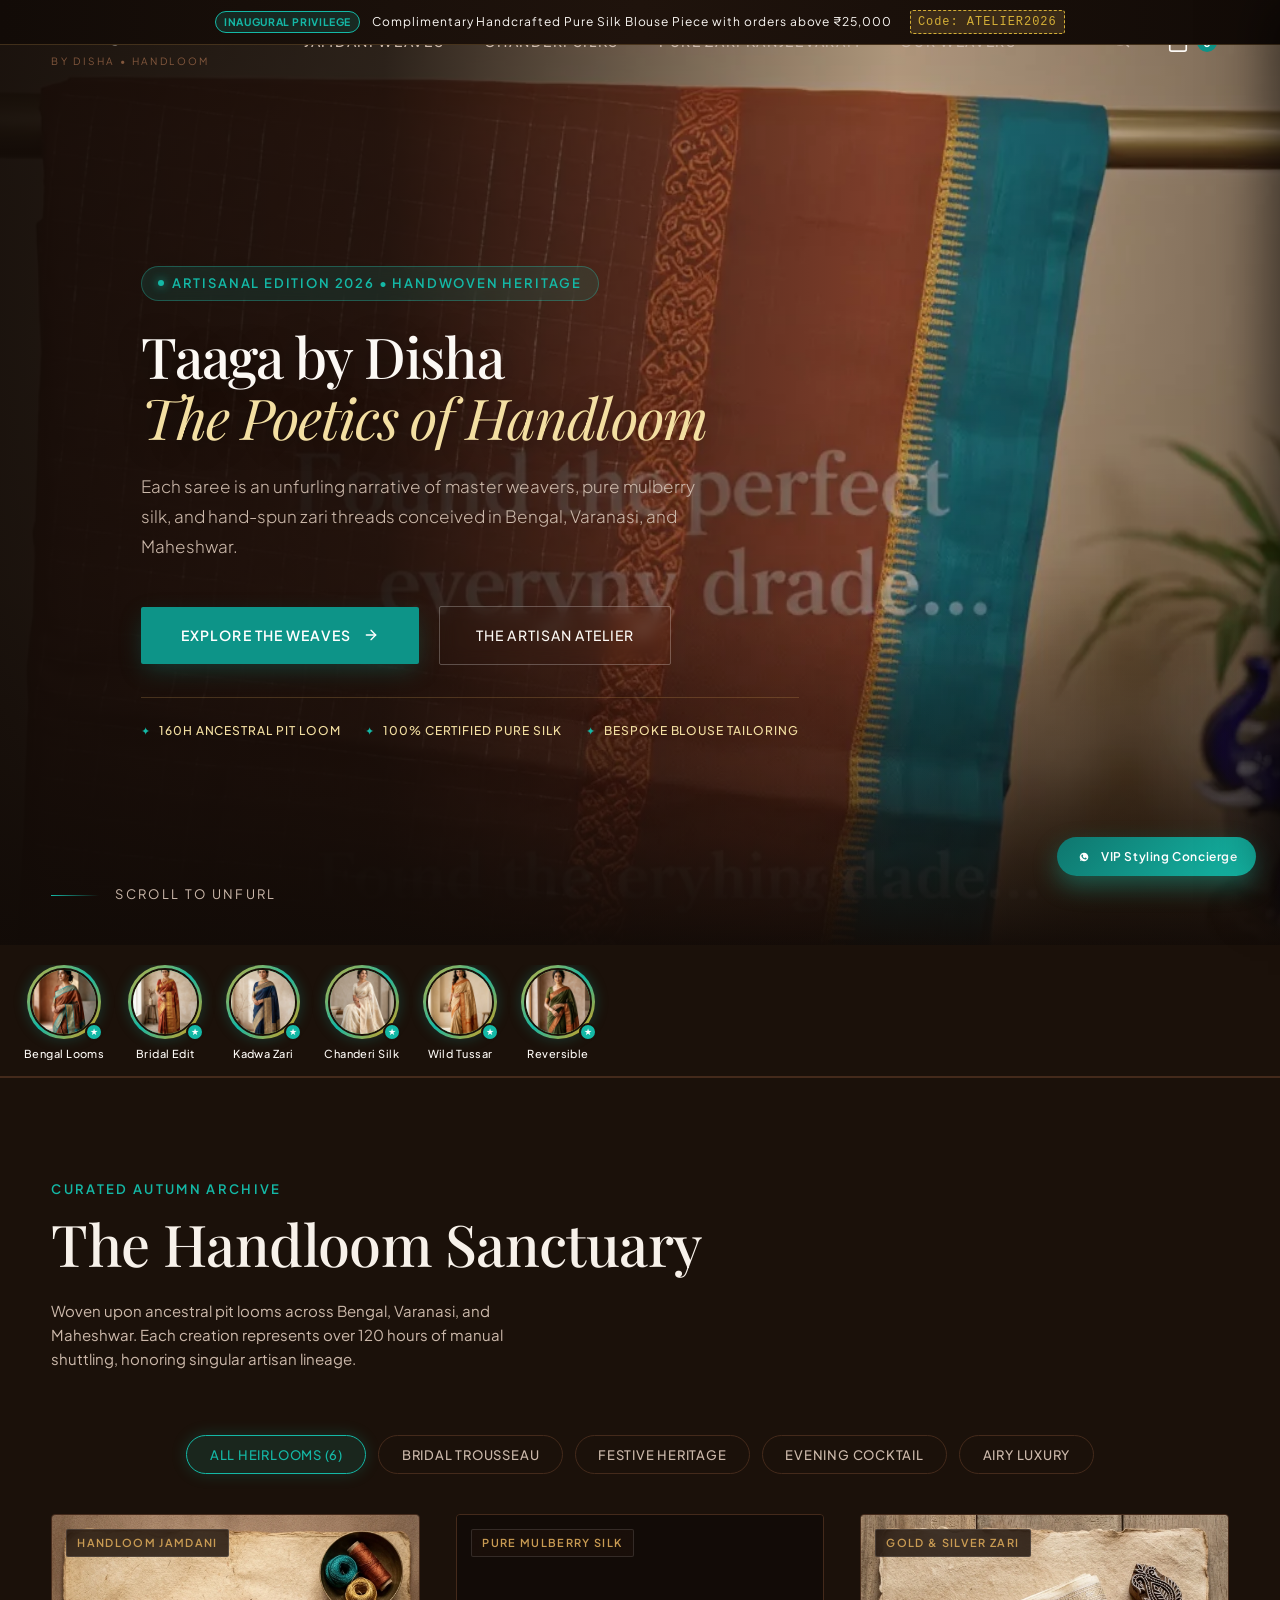
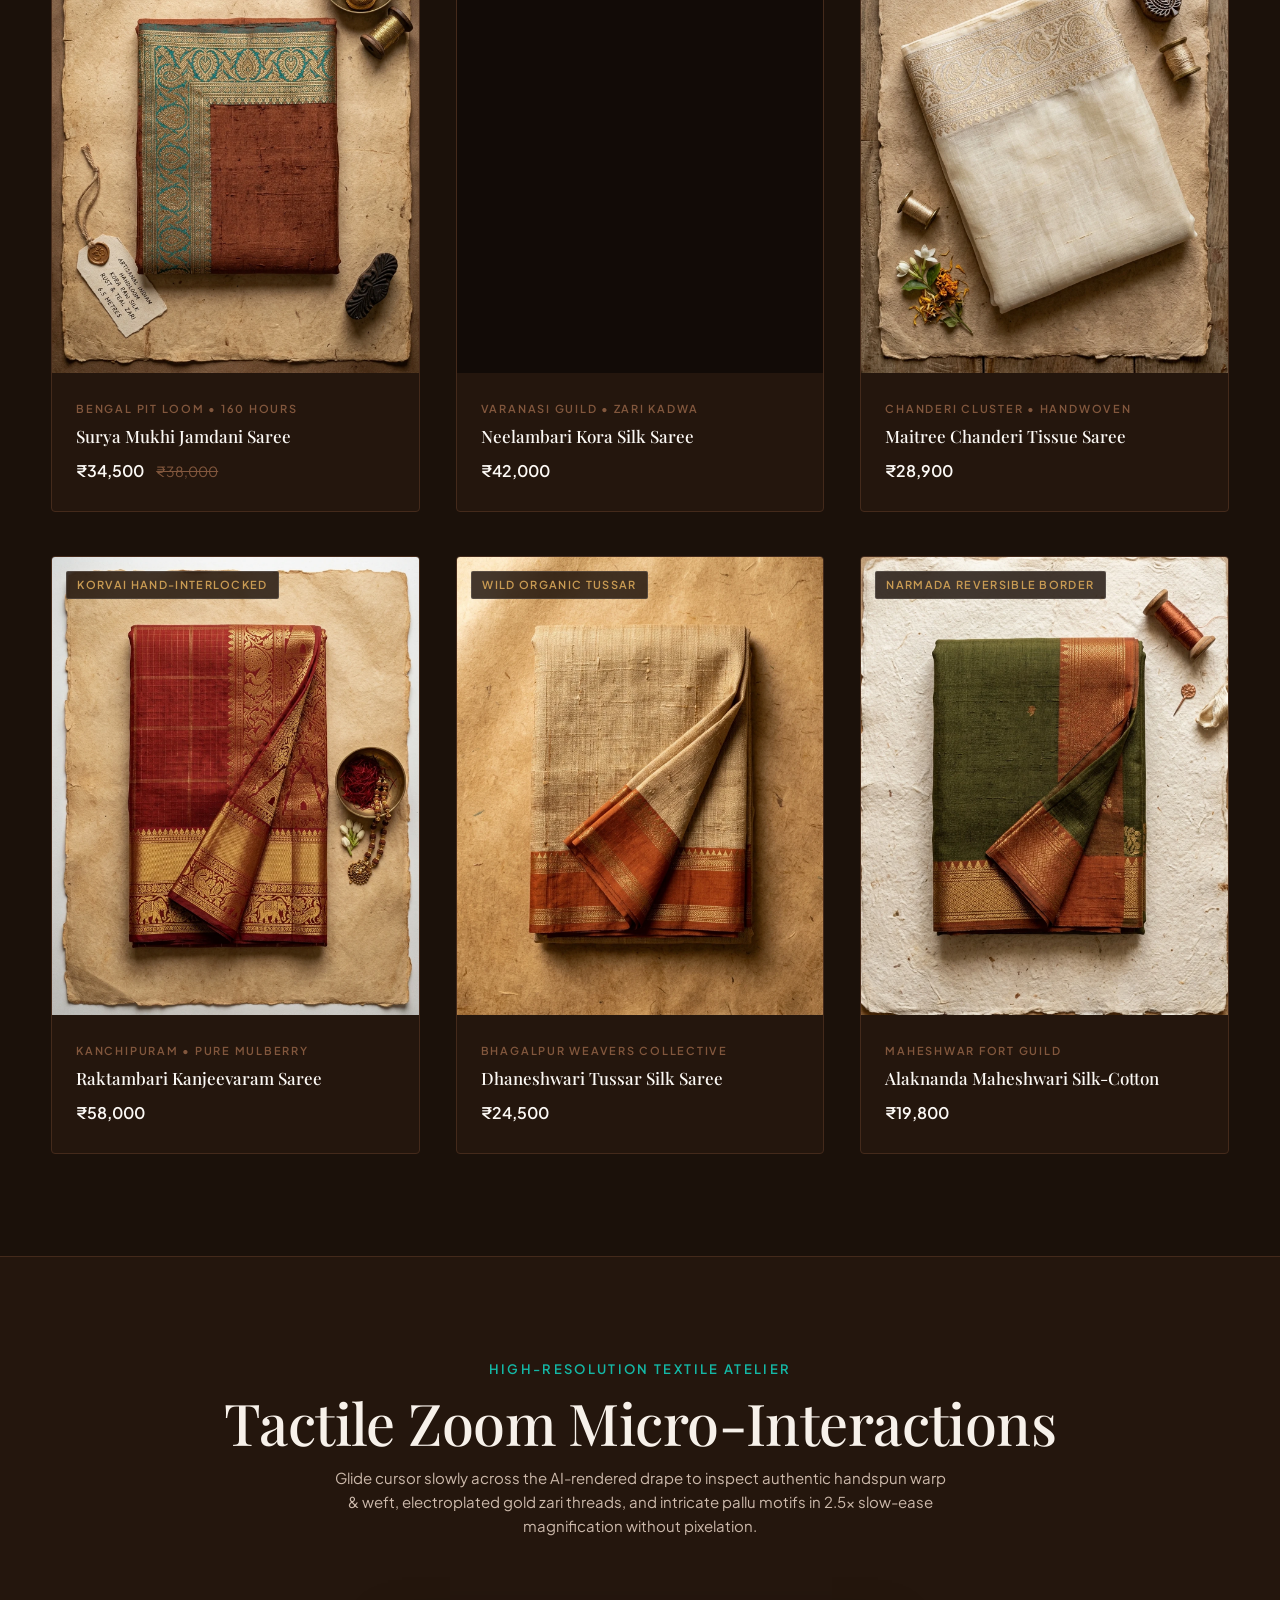
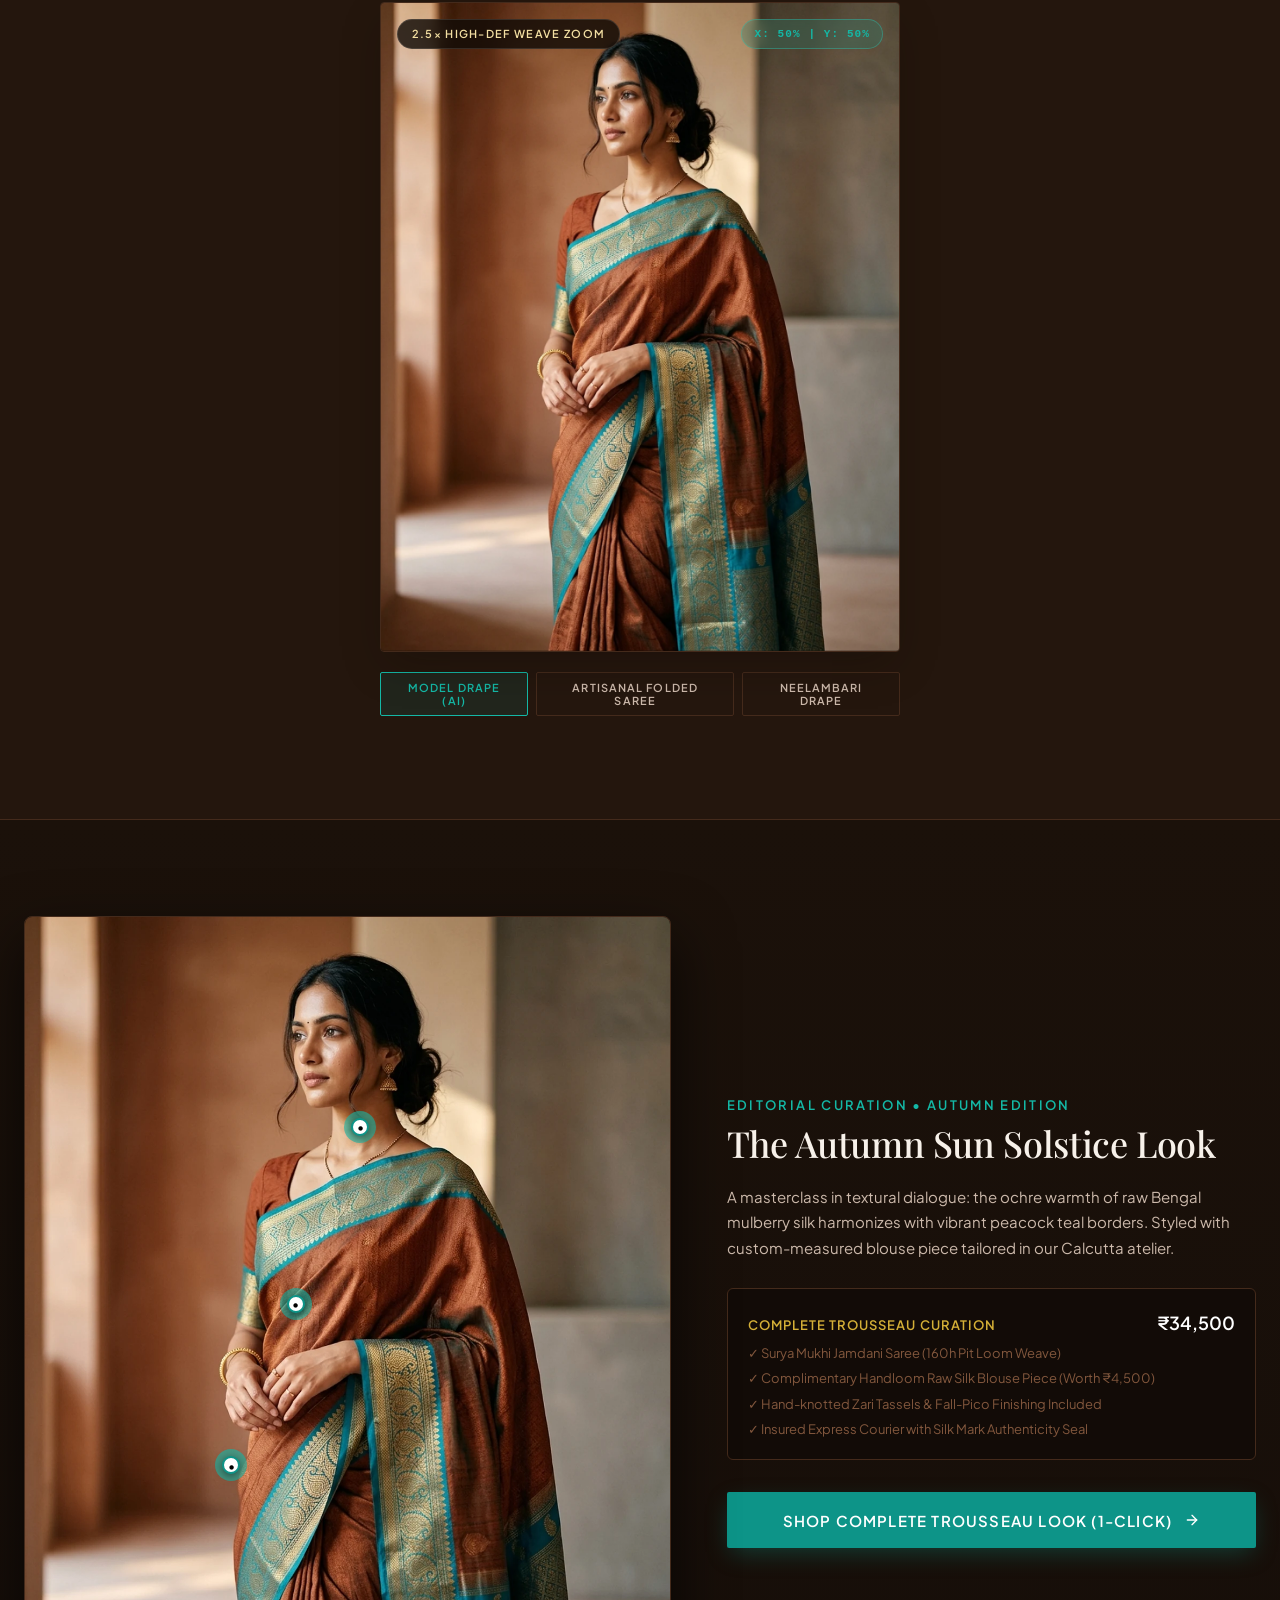
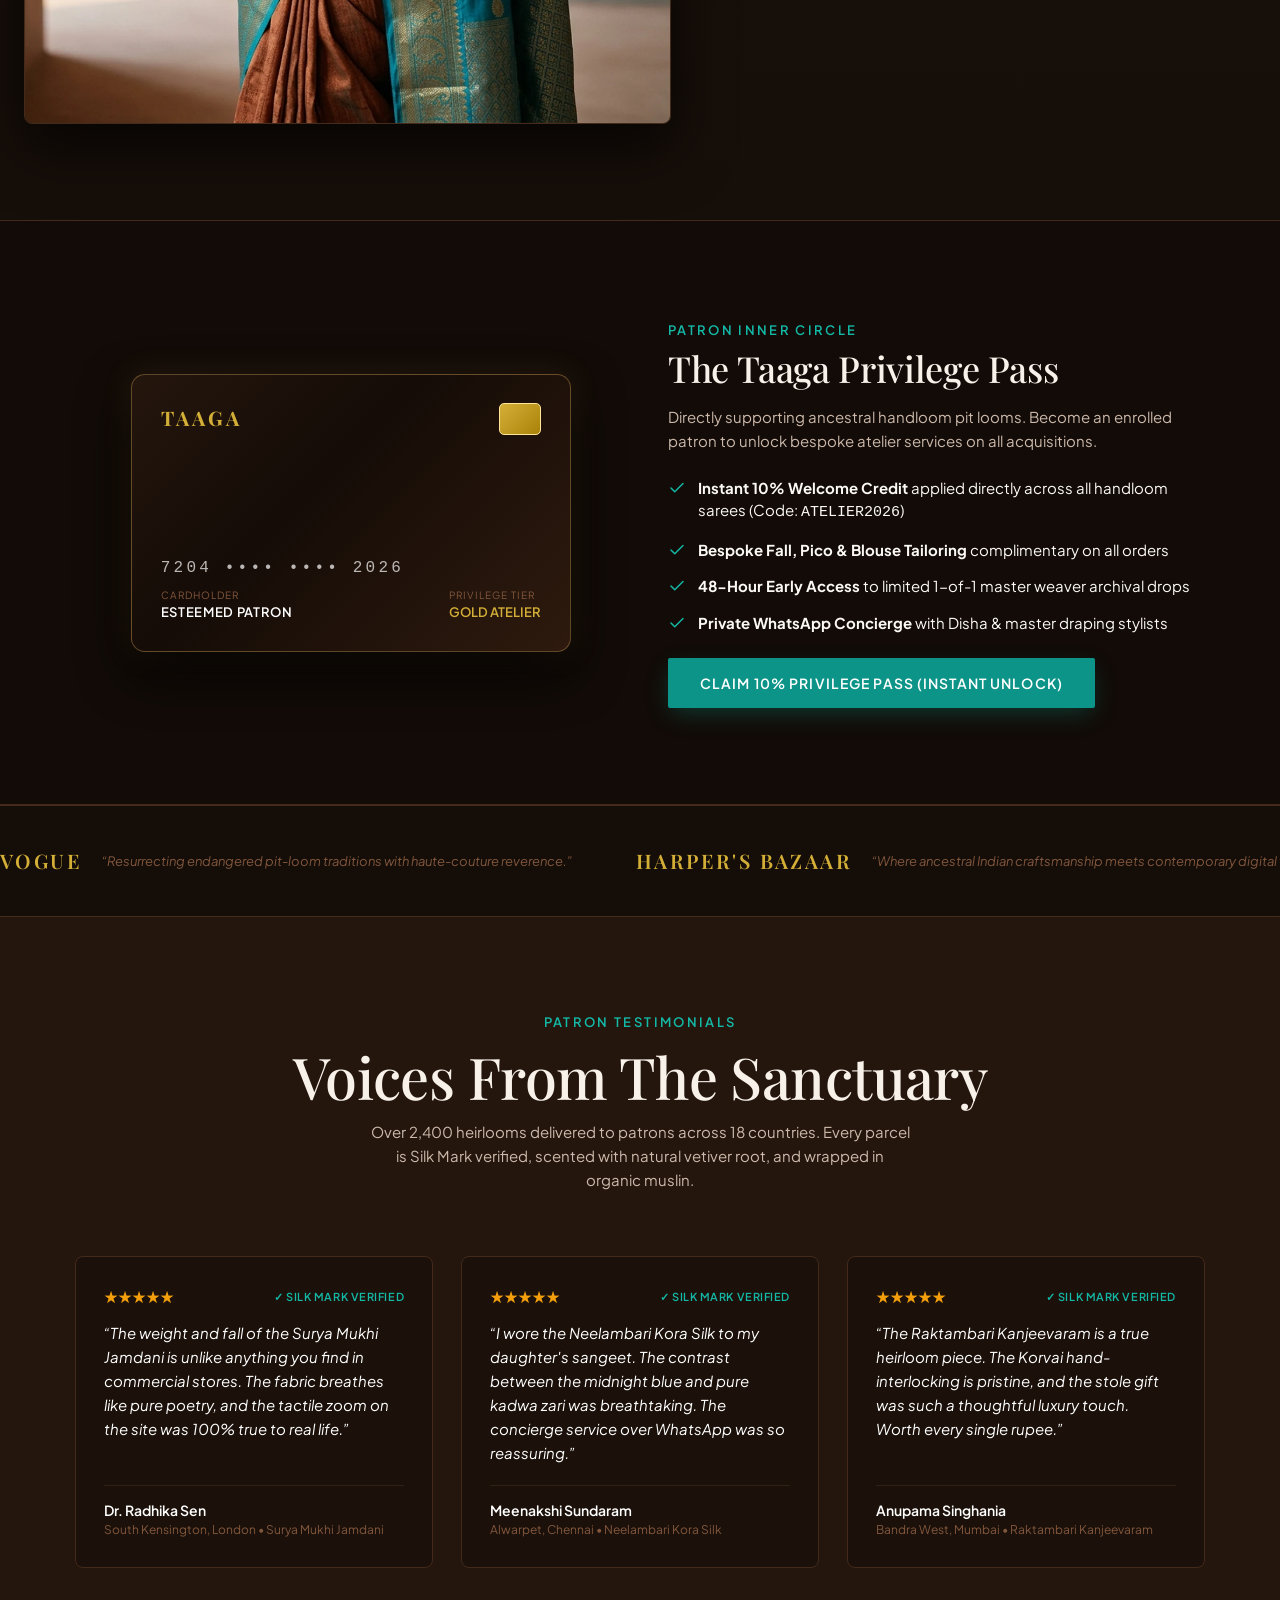
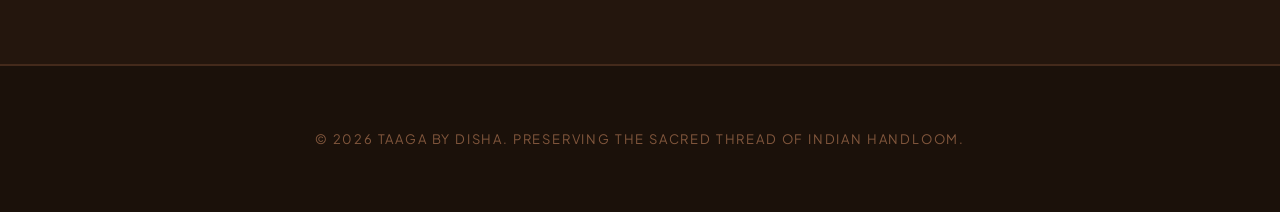
==== commit d501ff93: "Add responsive desktop widescreen video scrub (180 frames) and art-directed left-aligned typography" ====
--- a/index.html
+++ b/index.html
@@ -93,7 +93,9 @@
       data-frame-count="180"
       data-preload-count="20"
       data-pad-length="4"
-      data-url-template="./assets/frames/frame_{index}.webp"
+      data-desktop-url-template="./assets/frames-desktop/frame_{index}.webp"
+      data-mobile-url-template="./assets/frames/frame_{index}.webp"
+      data-url-template="./assets/frames-desktop/frame_{index}.webp"
       data-worker-url="./assets/frame-loader-worker.js"
       data-pin-duration="+=300%"
       data-scrub-smoothness="0.5"
@@ -102,10 +104,10 @@
         <!-- Pinned HTML5 Canvas for Video Frame Scrub -->
         <canvas class="hero-scrub-canvas" aria-label="Taaga by Disha handloom saree draping sequence"></canvas>
 
-        <!-- Radial Vignette Overlay -->
+        <!-- Directional Studio Vignette Overlay -->
         <div class="hero-scrub-overlay" aria-hidden="true"></div>
 
-        <!-- Typography & Content Overlay -->
+        <!-- Typography & Content Overlay (Desktop Left-Aligned / Mobile Centered) -->
         <div class="hero-scrub-content">
           <div class="hero-scrub__badge">
             <span class="hero-scrub__badge-dot" aria-hidden="true"></span>
@@ -129,9 +131,25 @@
               </svg>
             </a>
 
-            <a href="#heritage" class="btn-secondary-outline">
+            <a href="#privilege-club" class="btn-secondary-outline">
               <span>The Artisan Atelier</span>
             </a>
+          </div>
+
+          <!-- Editorial Craft Pillars -->
+          <div class="hero-scrub__pillars">
+            <div class="hero-pillar-item">
+              <span class="hero-pillar-dot">✦</span>
+              <span>160h Ancestral Pit Loom</span>
+            </div>
+            <div class="hero-pillar-item">
+              <span class="hero-pillar-dot">✦</span>
+              <span>100% Certified Pure Silk</span>
+            </div>
+            <div class="hero-pillar-item">
+              <span class="hero-pillar-dot">✦</span>
+              <span>Bespoke Blouse Tailoring</span>
+            </div>
           </div>
         </div>
 
@@ -248,7 +266,7 @@
         <div class="product-grid" id="product-grid-container">
           
           <!-- Product Card 1: Surya Mukhi Jamdani -->
-          <article class="product-card" data-product-id="saree-01" data-occasion="festive bridal" data-occasion="festive bridal" data-occasion="festive bridal">
+          <article class="product-card" data-product-id="saree-01" data-occasion="festive bridal" data-occasion="festive bridal" data-occasion="festive bridal" data-occasion="festive bridal">
             <div class="product-card__media-wrap">
               <img 
                 src="./assets/catalog/saree-01-folded.webp" 
@@ -312,7 +330,7 @@
           </article>
 
           <!-- Product Card 2: Neelambari Kora Silk -->
-          <article class="product-card" data-product-id="saree-02" data-occasion="bridal cocktail" data-occasion="bridal cocktail" data-occasion="bridal cocktail">
+          <article class="product-card" data-product-id="saree-02" data-occasion="bridal cocktail" data-occasion="bridal cocktail" data-occasion="bridal cocktail" data-occasion="bridal cocktail">
             <div class="product-card__media-wrap">
               <img 
                 src="./assets/catalog/saree-02-folded.webp" 
@@ -375,7 +393,7 @@
           </article>
 
           <!-- Product Card 3: Maitree Chanderi Tissue -->
-          <article class="product-card" data-product-id="saree-03" data-occasion="cocktail daywear" data-occasion="cocktail daywear" data-occasion="cocktail daywear">
+          <article class="product-card" data-product-id="saree-03" data-occasion="cocktail daywear" data-occasion="cocktail daywear" data-occasion="cocktail daywear" data-occasion="cocktail daywear">
             <div class="product-card__media-wrap">
               <img 
                 src="./assets/catalog/saree-03-folded.webp" 
@@ -438,7 +456,7 @@
           </article>
 
           <!-- Product Card 4: Raktambari Kanjeevaram -->
-          <article class="product-card" data-product-id="saree-04" data-occasion="bridal festive" data-occasion="bridal festive" data-occasion="bridal festive">
+          <article class="product-card" data-product-id="saree-04" data-occasion="bridal festive" data-occasion="bridal festive" data-occasion="bridal festive" data-occasion="bridal festive">
             <div class="product-card__media-wrap">
               <img 
                 src="./assets/catalog/saree-04-folded.webp" 
@@ -501,7 +519,7 @@
           </article>
 
           <!-- Product Card 5: Dhaneshwari Tussar Silk -->
-          <article class="product-card" data-product-id="saree-05" data-occasion="festive daywear" data-occasion="festive daywear" data-occasion="festive daywear">
+          <article class="product-card" data-product-id="saree-05" data-occasion="festive daywear" data-occasion="festive daywear" data-occasion="festive daywear" data-occasion="festive daywear">
             <div class="product-card__media-wrap">
               <img 
                 src="./assets/catalog/saree-05-folded.webp" 
@@ -564,7 +582,7 @@
           </article>
 
           <!-- Product Card 6: Alaknanda Maheshwari Silk-Cotton -->
-          <article class="product-card" data-product-id="saree-06" data-occasion="daywear cocktail" data-occasion="daywear cocktail" data-occasion="daywear cocktail">
+          <article class="product-card" data-product-id="saree-06" data-occasion="daywear cocktail" data-occasion="daywear cocktail" data-occasion="daywear cocktail" data-occasion="daywear cocktail">
             <div class="product-card__media-wrap">
               <img 
                 src="./assets/catalog/saree-06-folded.webp" 
--- a/assets/taaga-theme.css
+++ b/assets/taaga-theme.css
@@ -349,10 +349,58 @@
   pointer-events: none;
   background: radial-gradient(
     ellipse at center,
-    rgba(18, 11, 7, 0.15) 0%,
-    rgba(18, 11, 7, 0.65) 75%,
+    rgba(18, 11, 7, 0.2) 0%,
+    rgba(18, 11, 7, 0.72) 75%,
     rgba(18, 11, 7, 0.95) 100%
   );
+}
+
+/* Widescreen Desktop Framing: Asymmetric directional vignette & Left-Aligned Editorial Placement */
+@media (min-width: 768px) {
+  .hero-scrub-container {
+    justify-content: flex-start;
+    padding-left: clamp(2.5rem, 7vw, 8rem);
+    padding-right: 2rem;
+  }
+
+  .hero-scrub-overlay {
+    background: 
+      linear-gradient(
+        90deg,
+        rgba(18, 11, 7, 0.94) 0%,
+        rgba(18, 11, 7, 0.85) 30%,
+        rgba(18, 11, 7, 0.48) 50%,
+        rgba(18, 11, 7, 0.1) 70%,
+        rgba(18, 11, 7, 0.35) 100%
+      ),
+      linear-gradient(
+        0deg,
+        rgba(18, 11, 7, 0.96) 0%,
+        rgba(18, 11, 7, 0.4) 20%,
+        transparent 40%
+      );
+  }
+
+  .hero-scrub-content {
+    max-width: 620px;
+    align-items: flex-start;
+    text-align: left;
+    padding: 0;
+    margin-top: 1rem;
+  }
+
+  .hero-scrub__title {
+    font-size: clamp(2.5rem, 4.4vw, 4.25rem);
+    line-height: 1.1;
+    margin-bottom: 1.25rem;
+  }
+
+  .hero-scrub__description {
+    max-width: 520px;
+    font-size: 1.0625rem;
+    line-height: 1.7;
+    margin-bottom: 2rem;
+  }
 }
 
 .hero-scrub-content {
@@ -425,6 +473,32 @@
   flex-wrap: wrap;
   align-items: center;
   gap: 1.25rem;
+}
+
+.hero-scrub__pillars {
+  display: flex;
+  flex-wrap: wrap;
+  align-items: center;
+  gap: 1.5rem;
+  margin-top: 2rem;
+  padding-top: 1.5rem;
+  border-top: 1px solid rgba(201, 155, 83, 0.25);
+}
+
+.hero-pillar-item {
+  display: flex;
+  align-items: center;
+  gap: 0.5rem;
+  font-size: 0.75rem;
+  letter-spacing: 0.08em;
+  text-transform: uppercase;
+  color: var(--color-zari-sheen);
+  font-weight: 500;
+}
+
+.hero-pillar-dot {
+  color: var(--color-teal-bright);
+  font-size: 0.7rem;
 }
 
 /* Primary Vibrant Teal Button */
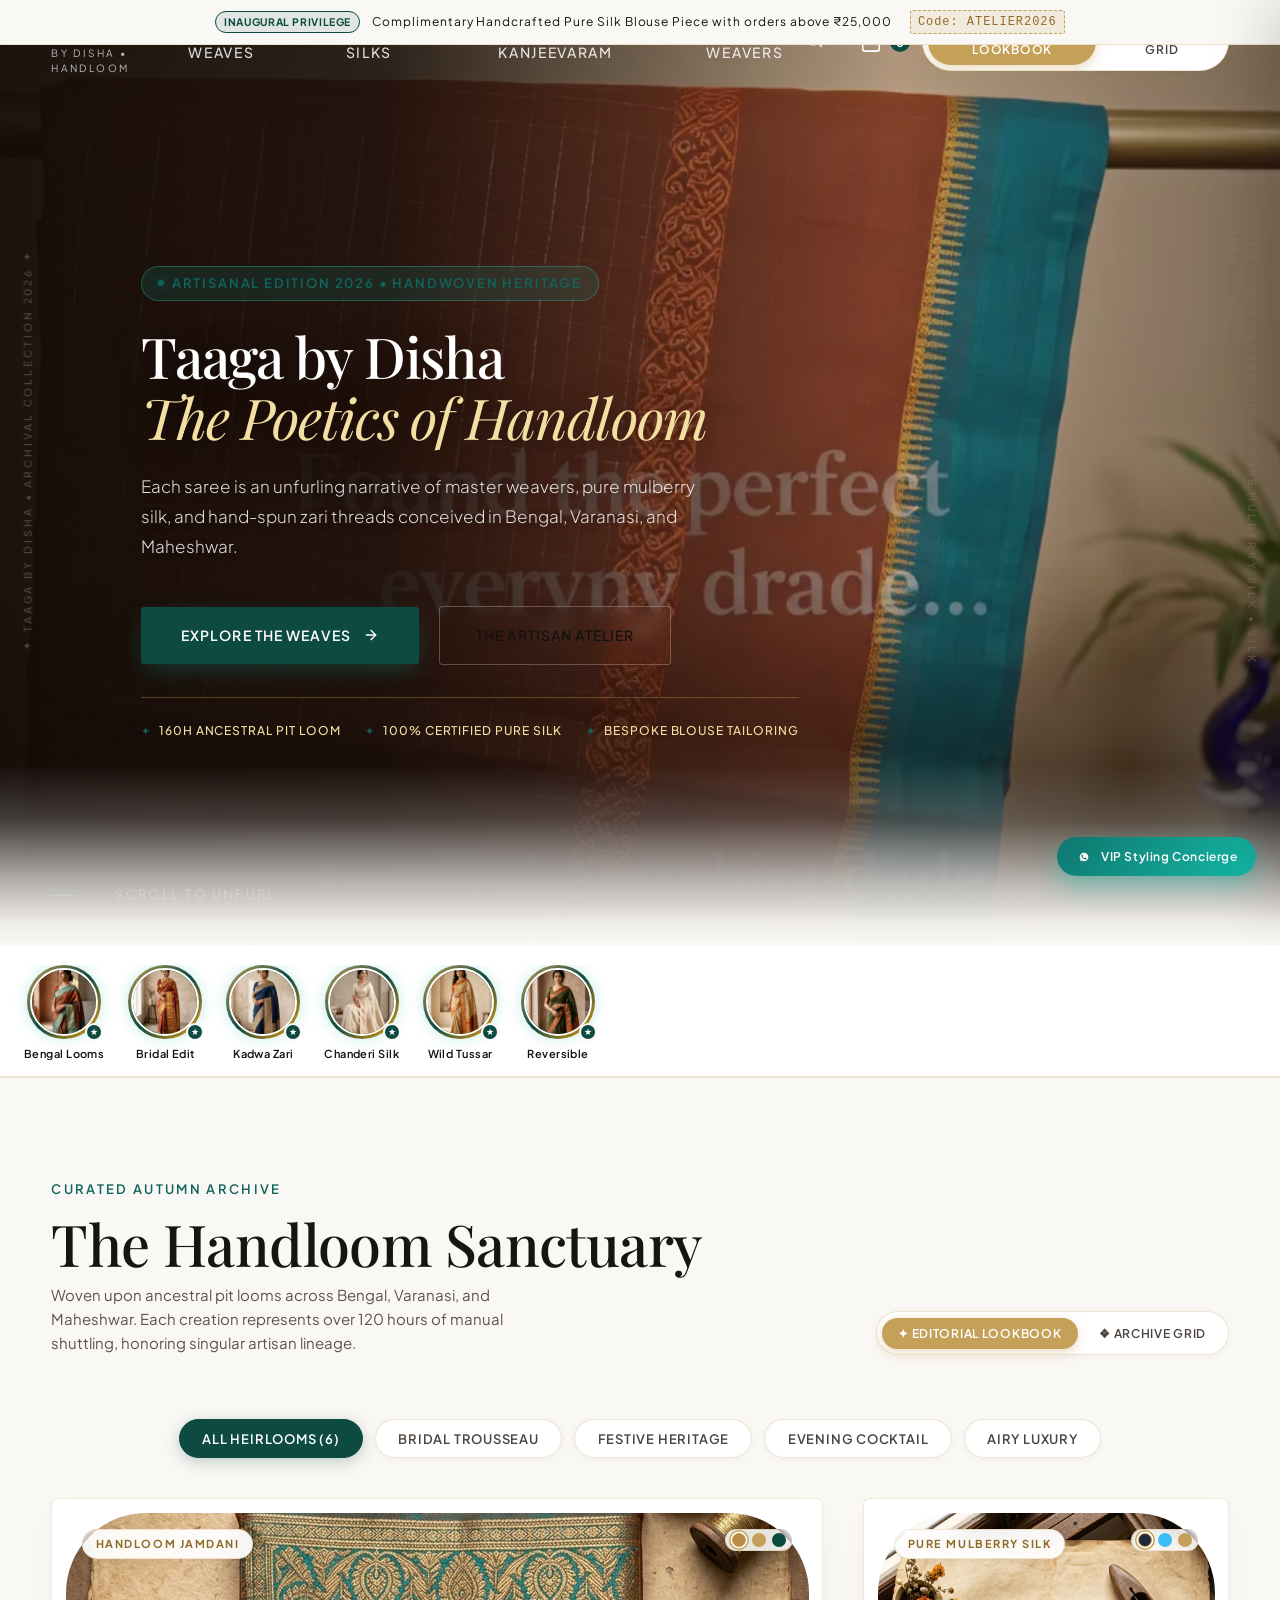
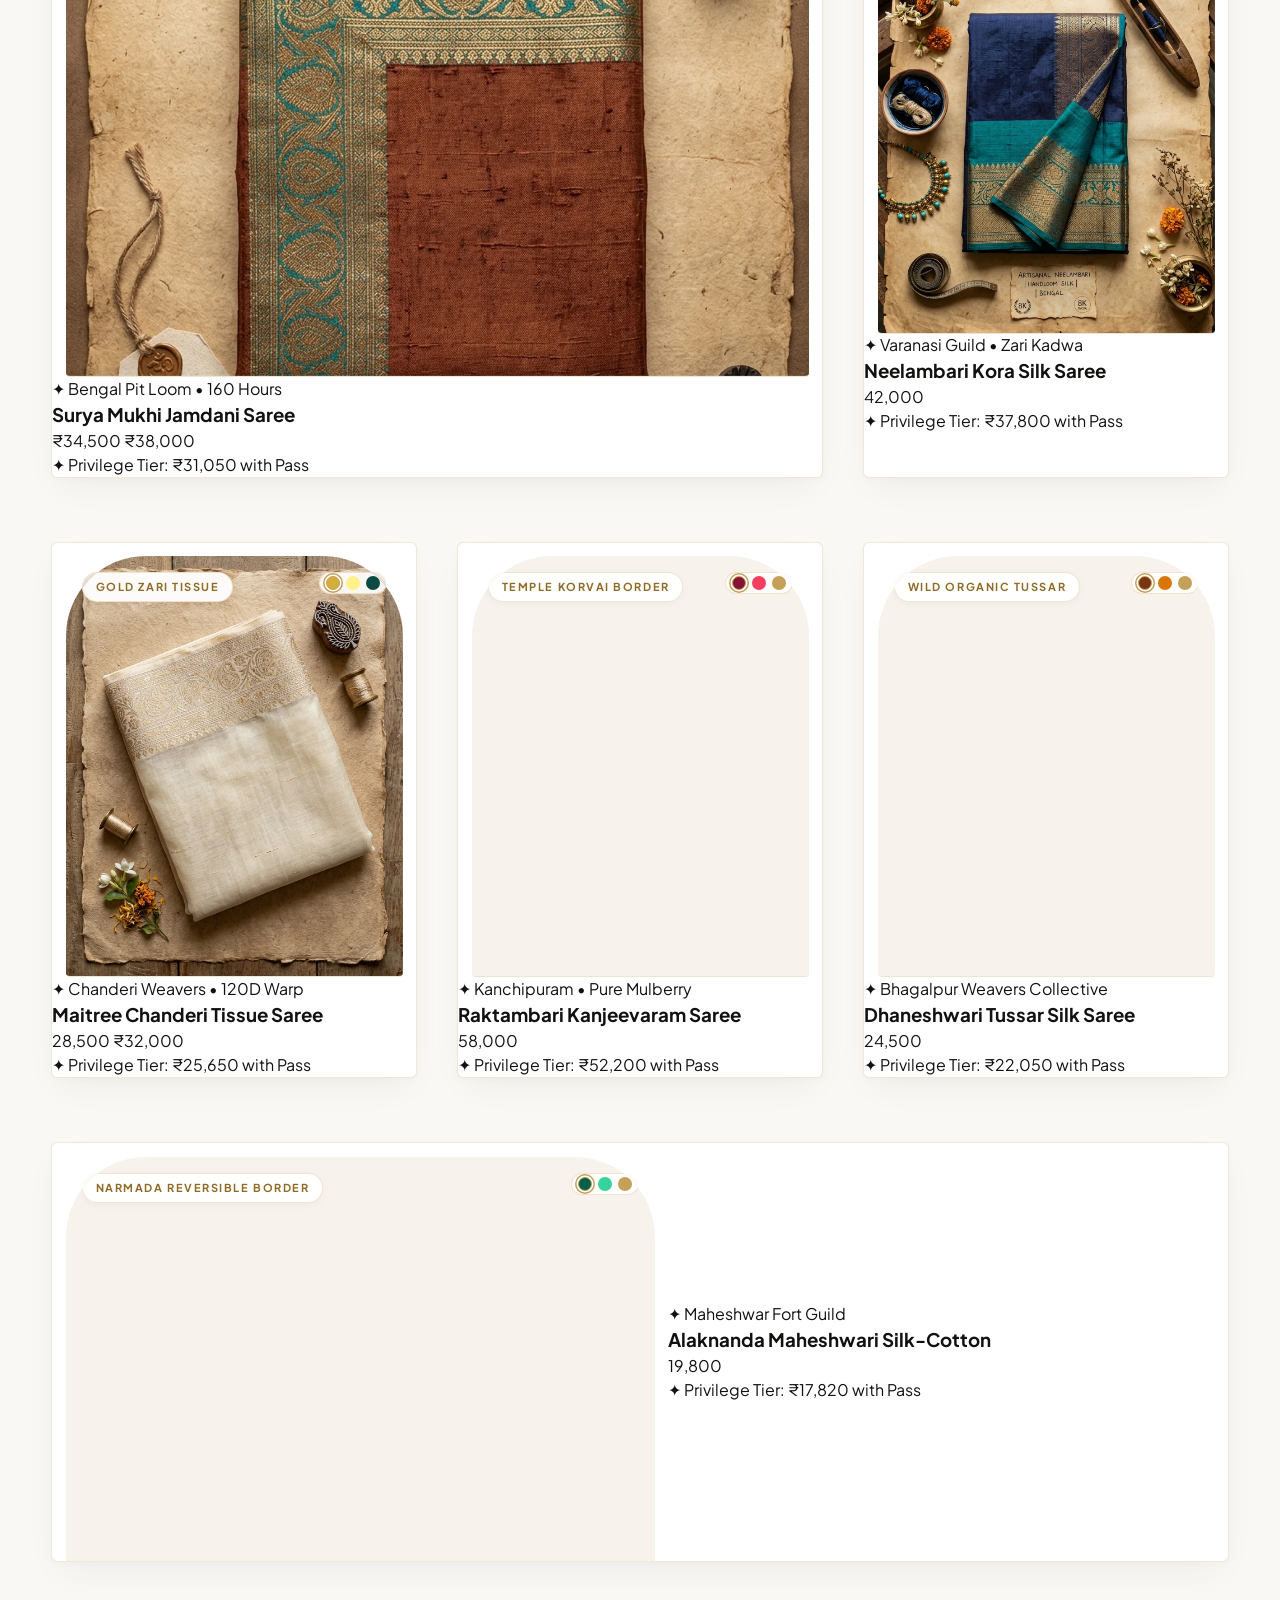
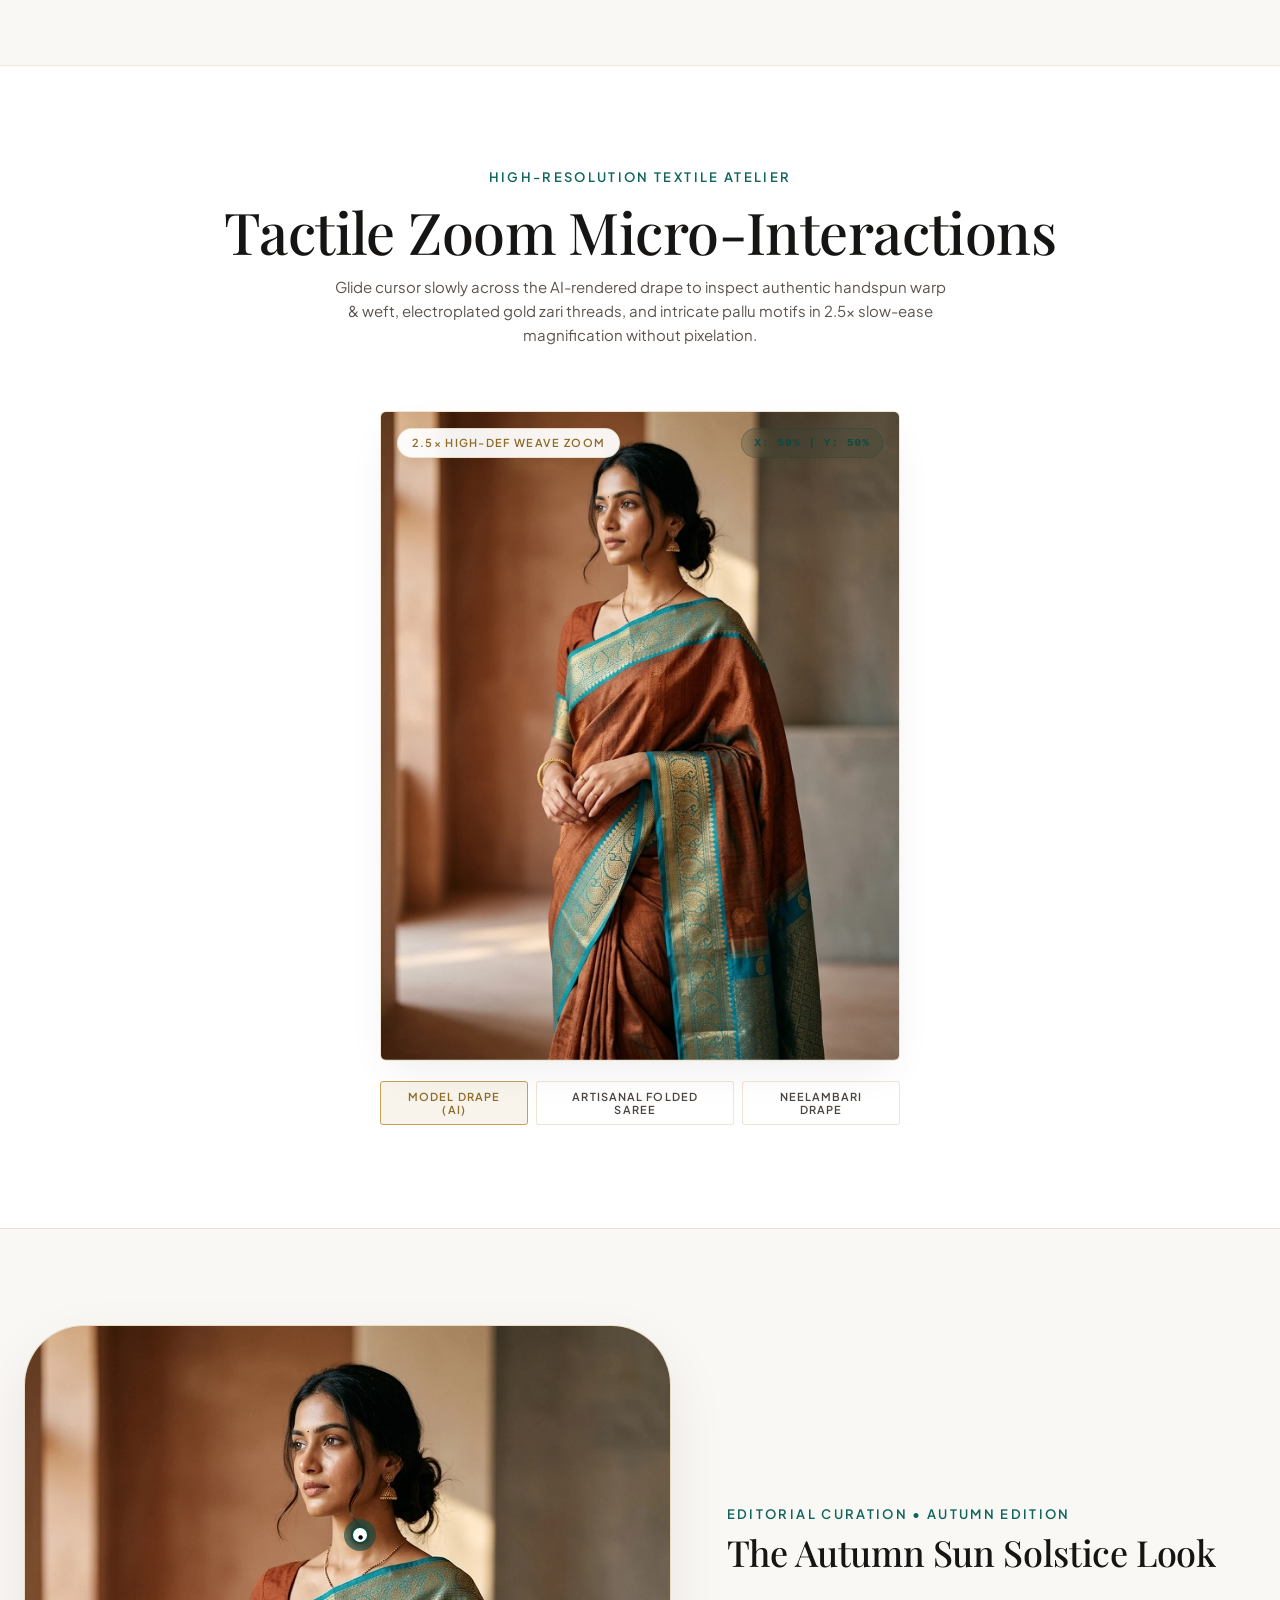
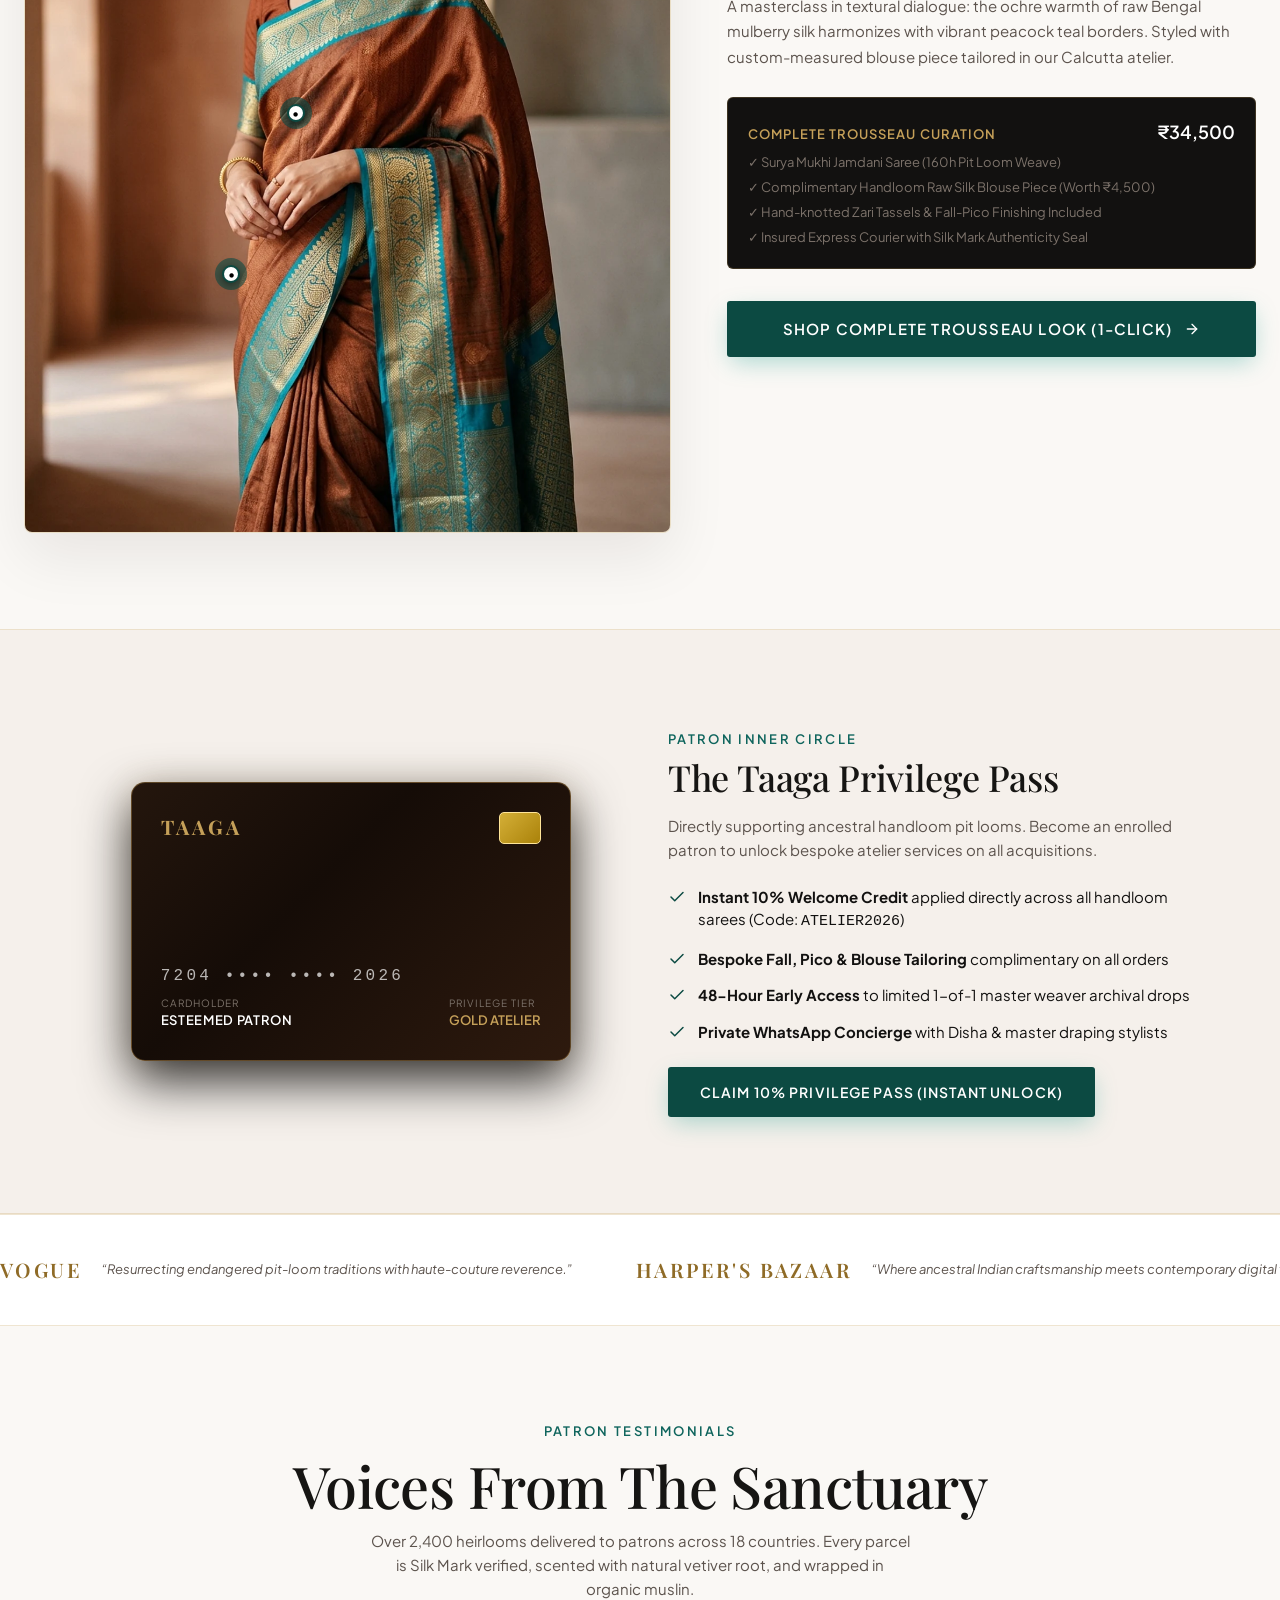
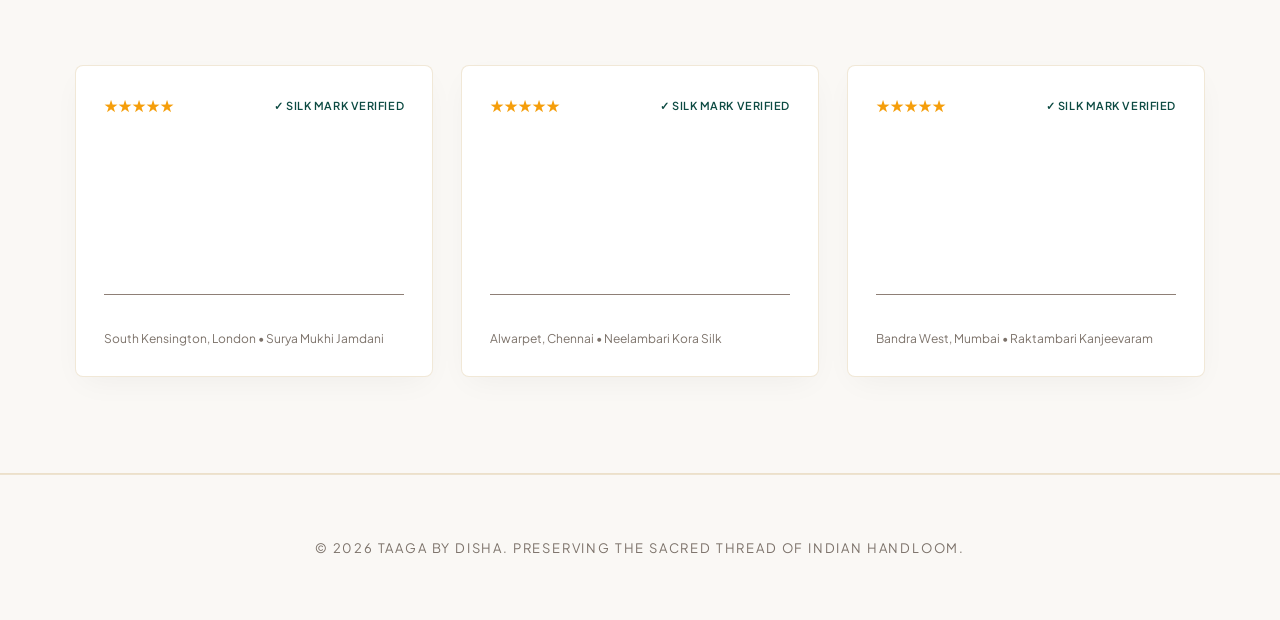
==== commit 4f524f19: "feat: Haute Couture White & 24K Gold aesthetic, Artisanal Canvas Background, and Architectural Arche" ====
--- a/index.html
+++ b/index.html
@@ -15,7 +15,17 @@
   <script src="https://cdnjs.cloudflare.com/ajax/libs/gsap/3.12.5/ScrollTrigger.min.js"></script>
   <script src="https://cdn.jsdelivr.net/npm/lenis@1.1.18/dist/lenis.min.js"></script>
 </head>
-<body class="template-index">
+<body class="taaga-boutique">
+  <!-- Artisanal Loom Canvas Background Layer (Micro-Warp/Weft Grid, Hallmark Seals & 24K Gold Sheen) -->
+  <canvas id="artisanal-canvas-bg" class="artisanal-canvas-bg" aria-hidden="true"></canvas>
+
+  <!-- Brand Marginalia Rails (Screen-Edge Haute Couture Typographic Architecture) -->
+  <div class="brand-marginalia brand-marginalia--left" aria-hidden="true">
+    ✦ TAAGA BY DISHA • ARCHIVAL COLLECTION 2026 ✦
+  </div>
+  <div class="brand-marginalia brand-marginalia--right" aria-hidden="true">
+    PIT LOOM JACQUARD • 100% PURE MULBERRY SILK • SILK MARK VERIFIED
+  </div>
 
   <!-- ========================================================================
        1. STICKY DYNAMIC HEADER (Transparent -> Solid Rust + Drop Shadow)
@@ -80,7 +90,15 @@
         <span class="taaga-header__cart-count" id="cart-icon-bubble-count">0</span>
       </button>
     </div>
-  </header>
+              <div class="catalog-view-toggle" role="group" aria-label="Catalog Layout Mode">
+              <button type="button" class="catalog-view-btn is-active" data-view-mode="editorial">
+                <span>✦ Editorial Lookbook</span>
+              </button>
+              <button type="button" class="catalog-view-btn" data-view-mode="grid">
+                <span>❖ Archive Grid</span>
+              </button>
+            </div>
+        </header>
 
   <main id="MainContent" role="main">
     <!-- ========================================================================
@@ -106,6 +124,8 @@
 
         <!-- Directional Studio Vignette Overlay -->
         <div class="hero-scrub-overlay" aria-hidden="true"></div>
+        <!-- Architectural Transitional Fade to Luminous White Atelier -->
+        <div class="hero-scrub__transitional-fade" aria-hidden="true"></div>
 
         <!-- Typography & Content Overlay (Desktop Left-Aligned / Mobile Centered) -->
         <div class="hero-scrub-content">
@@ -244,12 +264,24 @@
         <header class="catalog-header">
           <span class="sub-title">Curated Autumn Archive</span>
           <div class="catalog-meta">
-            <h2 id="catalog-heading" class="section-title">
-              The Handloom Sanctuary
-            </h2>
-            <p style="max-width: 520px; color: var(--color-text-muted-dark); font-size: 0.9375rem; line-height: 1.6;">
-              Woven upon ancestral pit looms across Bengal, Varanasi, and Maheshwar. Each creation represents over 120 hours of manual shuttling, honoring singular artisan lineage.
-            </p>
+            <div>
+              <h2 id="catalog-heading" class="section-title">
+                The Handloom Sanctuary
+              </h2>
+              <p style="max-width: 520px; color: var(--color-text-muted-dark); font-size: 0.9375rem; line-height: 1.6; margin-top: 0.5rem;">
+                Woven upon ancestral pit looms across Bengal, Varanasi, and Maheshwar. Each creation represents over 120 hours of manual shuttling, honoring singular artisan lineage.
+              </p>
+            </div>
+
+            <!-- Curated Catalog View Toggle: Editorial Lookbook vs Archive Grid -->
+            <div class="catalog-view-toggle" role="group" aria-label="Catalog Layout Mode">
+              <button type="button" class="catalog-view-btn is-active" data-view-mode="editorial" aria-label="Editorial Lookbook View">
+                <span>✦ Editorial Lookbook</span>
+              </button>
+              <button type="button" class="catalog-view-btn" data-view-mode="grid" aria-label="Archive Grid View">
+                <span>❖ Archive Grid</span>
+              </button>
+            </div>
           </div>
         </header>
 
@@ -262,11 +294,11 @@
           <button type="button" class="occasion-tab-btn" data-occasion-filter="daywear">Airy Luxury</button>
         </div>
 
-        <!-- The 2-Column Mobile, 3-Column Desktop Grid (Strict 4:5 Aspect Ratio) -->
-        <div class="product-grid" id="product-grid-container">
+        <!-- The Architectural Editorial & Archive Grid (Strict 4:5 Aspect Ratio) -->
+        <div id="product-grid-container" class="product-grid product-grid--editorial">
           
           <!-- Product Card 1: Surya Mukhi Jamdani -->
-          <article class="product-card" data-product-id="saree-01" data-occasion="festive bridal" data-occasion="festive bridal" data-occasion="festive bridal" data-occasion="festive bridal">
+          <article class="product-card" data-product-id="saree-01" data-occasion="festive bridal">
             <div class="product-card__media-wrap">
               <img 
                 src="./assets/catalog/saree-01-folded.webp" 
@@ -289,6 +321,13 @@
                 height="1000"
               >
               <span class="product-card__badge">Handloom Jamdani</span>
+
+              <!-- Interactive Card Perspective Swatches -->
+              <div class="product-card__swatches" aria-label="Perspective Swatches">
+                <button type="button" class="card-swatch-dot is-active" data-view="drape" data-src="./assets/catalog/saree-01-drape.webp" style="background: #b88a44;" title="Model Drape" aria-label="View Model Drape"></button>
+                <button type="button" class="card-swatch-dot" data-view="folded" data-src="./assets/catalog/saree-01-folded.webp" style="background: #c5a059;" title="Artisanal Fold" aria-label="View Folded Silk"></button>
+                <button type="button" class="card-swatch-dot" data-view="detail" data-src="./assets/catalog/saree-01-drape.webp" style="background: #0c4a42;" title="Pallu / Zari Detail" aria-label="View Pallu Detail"></button>
+              </div>
               
               <div class="product-card__actions">
                 <button 
@@ -320,17 +359,18 @@
               </div>
             </div>
             <div class="product-card__details">
-              <span class="product-card__craft-origin">Bengal Pit Loom • 160 Hours</span>
+              <span class="product-card__craft-origin">✦ Bengal Pit Loom • 160 Hours</span>
               <h3 class="product-card__title"><a href="#catalog">Surya Mukhi Jamdani Saree</a></h3>
               <div class="product-card__price-row">
                 <span class="product-card__price">₹34,500</span>
                 <span class="product-card__price--compare">₹38,000</span>
               </div>
+              <div class="product-card__privilege-tier">✦ Privilege Tier: ₹31,050 with Pass</div>
             </div>
           </article>
 
           <!-- Product Card 2: Neelambari Kora Silk -->
-          <article class="product-card" data-product-id="saree-02" data-occasion="bridal cocktail" data-occasion="bridal cocktail" data-occasion="bridal cocktail" data-occasion="bridal cocktail">
+          <article class="product-card" data-product-id="saree-02" data-occasion="bridal cocktail">
             <div class="product-card__media-wrap">
               <img 
                 src="./assets/catalog/saree-02-folded.webp" 
@@ -353,6 +393,13 @@
                 height="1000"
               >
               <span class="product-card__badge">Pure Mulberry Silk</span>
+
+              <!-- Interactive Card Perspective Swatches -->
+              <div class="product-card__swatches" aria-label="Perspective Swatches">
+                <button type="button" class="card-swatch-dot is-active" data-view="drape" data-src="./assets/catalog/saree-02-drape.webp" style="background: #1e293b;" title="Model Drape" aria-label="View Model Drape"></button>
+                <button type="button" class="card-swatch-dot" data-view="folded" data-src="./assets/catalog/saree-02-folded.webp" style="background: #38bdf8;" title="Artisanal Fold" aria-label="View Folded Silk"></button>
+                <button type="button" class="card-swatch-dot" data-view="detail" data-src="./assets/catalog/saree-02-drape.webp" style="background: #c5a059;" title="Pallu / Zari Detail" aria-label="View Pallu Detail"></button>
+              </div>
               
               <div class="product-card__actions">
                 <button 
@@ -384,16 +431,18 @@
               </div>
             </div>
             <div class="product-card__details">
-              <span class="product-card__craft-origin">Varanasi Guild • Zari Kadwa</span>
+              <span class="product-card__craft-origin">✦ Varanasi Guild • Zari Kadwa</span>
               <h3 class="product-card__title"><a href="#catalog">Neelambari Kora Silk Saree</a></h3>
               <div class="product-card__price-row">
-                <span class="product-card__price">₹42,000</span>
-              </div>
+                <span class="product-card__price">42,000</span>
+                
+              </div>
+              <div class="product-card__privilege-tier">✦ Privilege Tier: ₹37,800 with Pass</div>
             </div>
           </article>
 
           <!-- Product Card 3: Maitree Chanderi Tissue -->
-          <article class="product-card" data-product-id="saree-03" data-occasion="cocktail daywear" data-occasion="cocktail daywear" data-occasion="cocktail daywear" data-occasion="cocktail daywear">
+          <article class="product-card" data-product-id="saree-03" data-occasion="cocktail festive">
             <div class="product-card__media-wrap">
               <img 
                 src="./assets/catalog/saree-03-folded.webp" 
@@ -415,7 +464,14 @@
                 width="800"
                 height="1000"
               >
-              <span class="product-card__badge">Gold & Silver Zari</span>
+              <span class="product-card__badge">Gold Zari Tissue</span>
+
+              <!-- Interactive Card Perspective Swatches -->
+              <div class="product-card__swatches" aria-label="Perspective Swatches">
+                <button type="button" class="card-swatch-dot is-active" data-view="drape" data-src="./assets/catalog/saree-03-drape.webp" style="background: #d4af37;" title="Model Drape" aria-label="View Model Drape"></button>
+                <button type="button" class="card-swatch-dot" data-view="folded" data-src="./assets/catalog/saree-03-folded.webp" style="background: #fef08a;" title="Artisanal Fold" aria-label="View Folded Silk"></button>
+                <button type="button" class="card-swatch-dot" data-view="detail" data-src="./assets/catalog/saree-03-drape.webp" style="background: #0c4a42;" title="Pallu / Zari Detail" aria-label="View Pallu Detail"></button>
+              </div>
               
               <div class="product-card__actions">
                 <button 
@@ -423,7 +479,7 @@
                   class="btn-card-inspect" 
                   data-open-zoom-inspect
                   data-title="Maitree Chanderi Tissue Saree"
-                  data-craft="Chanderi Cluster • Handwoven"
+                  data-craft="Chanderi Weavers • 120D Warp"
                   data-zoom-src="./assets/catalog/saree-03-drape.webp"
                   aria-label="Inspect fabric weave in 2.5x high resolution"
                 >
@@ -436,9 +492,9 @@
                   data-quick-add
                   data-variant-id="saree-03"
                   data-title="Maitree Chanderi Tissue Saree"
-                  data-price="2890000"
+                  data-price="2850000"
                   data-image="./assets/catalog/saree-03-folded.webp"
-                  data-craft="Chanderi Cluster • Handwoven"
+                  data-craft="Chanderi Weavers • 120D Warp"
                   aria-label="Add Maitree Chanderi Tissue Saree to bag"
                 >
                   <svg width="14" height="14" viewBox="0 0 24 24" fill="none" stroke="currentColor" stroke-width="2" stroke-linecap="round" stroke-linejoin="round"><line x1="12" y1="5" x2="12" y2="19"></line><line x1="5" y1="12" x2="19" y2="12"></line></svg>
@@ -447,16 +503,18 @@
               </div>
             </div>
             <div class="product-card__details">
-              <span class="product-card__craft-origin">Chanderi Cluster • Handwoven</span>
+              <span class="product-card__craft-origin">✦ Chanderi Weavers • 120D Warp</span>
               <h3 class="product-card__title"><a href="#catalog">Maitree Chanderi Tissue Saree</a></h3>
               <div class="product-card__price-row">
-                <span class="product-card__price">₹28,900</span>
-              </div>
+                <span class="product-card__price">28,500</span>
+                <span class="product-card__price--compare">₹32,000</span>
+              </div>
+              <div class="product-card__privilege-tier">✦ Privilege Tier: ₹25,650 with Pass</div>
             </div>
           </article>
 
           <!-- Product Card 4: Raktambari Kanjeevaram -->
-          <article class="product-card" data-product-id="saree-04" data-occasion="bridal festive" data-occasion="bridal festive" data-occasion="bridal festive" data-occasion="bridal festive">
+          <article class="product-card" data-product-id="saree-04" data-occasion="bridal festive">
             <div class="product-card__media-wrap">
               <img 
                 src="./assets/catalog/saree-04-folded.webp" 
@@ -478,7 +536,14 @@
                 width="800"
                 height="1000"
               >
-              <span class="product-card__badge">Korvai Hand-interlocked</span>
+              <span class="product-card__badge">Temple Korvai Border</span>
+
+              <!-- Interactive Card Perspective Swatches -->
+              <div class="product-card__swatches" aria-label="Perspective Swatches">
+                <button type="button" class="card-swatch-dot is-active" data-view="drape" data-src="./assets/catalog/saree-04-drape.webp" style="background: #881337;" title="Model Drape" aria-label="View Model Drape"></button>
+                <button type="button" class="card-swatch-dot" data-view="folded" data-src="./assets/catalog/saree-04-folded.webp" style="background: #f43f5e;" title="Artisanal Fold" aria-label="View Folded Silk"></button>
+                <button type="button" class="card-swatch-dot" data-view="detail" data-src="./assets/catalog/saree-04-drape.webp" style="background: #c5a059;" title="Pallu / Zari Detail" aria-label="View Pallu Detail"></button>
+              </div>
               
               <div class="product-card__actions">
                 <button 
@@ -510,16 +575,18 @@
               </div>
             </div>
             <div class="product-card__details">
-              <span class="product-card__craft-origin">Kanchipuram • Pure Mulberry</span>
+              <span class="product-card__craft-origin">✦ Kanchipuram • Pure Mulberry</span>
               <h3 class="product-card__title"><a href="#catalog">Raktambari Kanjeevaram Saree</a></h3>
               <div class="product-card__price-row">
-                <span class="product-card__price">₹58,000</span>
-              </div>
+                <span class="product-card__price">58,000</span>
+                
+              </div>
+              <div class="product-card__privilege-tier">✦ Privilege Tier: ₹52,200 with Pass</div>
             </div>
           </article>
 
           <!-- Product Card 5: Dhaneshwari Tussar Silk -->
-          <article class="product-card" data-product-id="saree-05" data-occasion="festive daywear" data-occasion="festive daywear" data-occasion="festive daywear" data-occasion="festive daywear">
+          <article class="product-card" data-product-id="saree-05" data-occasion="festive daywear">
             <div class="product-card__media-wrap">
               <img 
                 src="./assets/catalog/saree-05-folded.webp" 
@@ -542,6 +609,13 @@
                 height="1000"
               >
               <span class="product-card__badge">Wild Organic Tussar</span>
+
+              <!-- Interactive Card Perspective Swatches -->
+              <div class="product-card__swatches" aria-label="Perspective Swatches">
+                <button type="button" class="card-swatch-dot is-active" data-view="drape" data-src="./assets/catalog/saree-05-drape.webp" style="background: #78350f;" title="Model Drape" aria-label="View Model Drape"></button>
+                <button type="button" class="card-swatch-dot" data-view="folded" data-src="./assets/catalog/saree-05-folded.webp" style="background: #d97706;" title="Artisanal Fold" aria-label="View Folded Silk"></button>
+                <button type="button" class="card-swatch-dot" data-view="detail" data-src="./assets/catalog/saree-05-drape.webp" style="background: #c5a059;" title="Pallu / Zari Detail" aria-label="View Pallu Detail"></button>
+              </div>
               
               <div class="product-card__actions">
                 <button 
@@ -573,16 +647,18 @@
               </div>
             </div>
             <div class="product-card__details">
-              <span class="product-card__craft-origin">Bhagalpur Weavers Collective</span>
+              <span class="product-card__craft-origin">✦ Bhagalpur Weavers Collective</span>
               <h3 class="product-card__title"><a href="#catalog">Dhaneshwari Tussar Silk Saree</a></h3>
               <div class="product-card__price-row">
-                <span class="product-card__price">₹24,500</span>
-              </div>
+                <span class="product-card__price">24,500</span>
+                
+              </div>
+              <div class="product-card__privilege-tier">✦ Privilege Tier: ₹22,050 with Pass</div>
             </div>
           </article>
 
           <!-- Product Card 6: Alaknanda Maheshwari Silk-Cotton -->
-          <article class="product-card" data-product-id="saree-06" data-occasion="daywear cocktail" data-occasion="daywear cocktail" data-occasion="daywear cocktail" data-occasion="daywear cocktail">
+          <article class="product-card" data-product-id="saree-06" data-occasion="daywear cocktail">
             <div class="product-card__media-wrap">
               <img 
                 src="./assets/catalog/saree-06-folded.webp" 
@@ -605,6 +681,13 @@
                 height="1000"
               >
               <span class="product-card__badge">Narmada Reversible Border</span>
+
+              <!-- Interactive Card Perspective Swatches -->
+              <div class="product-card__swatches" aria-label="Perspective Swatches">
+                <button type="button" class="card-swatch-dot is-active" data-view="drape" data-src="./assets/catalog/saree-06-drape.webp" style="background: #065f46;" title="Model Drape" aria-label="View Model Drape"></button>
+                <button type="button" class="card-swatch-dot" data-view="folded" data-src="./assets/catalog/saree-06-folded.webp" style="background: #34d399;" title="Artisanal Fold" aria-label="View Folded Silk"></button>
+                <button type="button" class="card-swatch-dot" data-view="detail" data-src="./assets/catalog/saree-06-drape.webp" style="background: #c5a059;" title="Pallu / Zari Detail" aria-label="View Pallu Detail"></button>
+              </div>
               
               <div class="product-card__actions">
                 <button 
@@ -636,11 +719,13 @@
               </div>
             </div>
             <div class="product-card__details">
-              <span class="product-card__craft-origin">Maheshwar Fort Guild</span>
+              <span class="product-card__craft-origin">✦ Maheshwar Fort Guild</span>
               <h3 class="product-card__title"><a href="#catalog">Alaknanda Maheshwari Silk-Cotton</a></h3>
               <div class="product-card__price-row">
-                <span class="product-card__price">₹19,800</span>
-              </div>
+                <span class="product-card__price">19,800</span>
+                
+              </div>
+              <div class="product-card__privilege-tier">✦ Privilege Tier: ₹17,820 with Pass</div>
             </div>
           </article>
 
@@ -1068,6 +1153,7 @@
   </a>
 
   <!-- Interactive Scripts -->
+  <script src="./assets/artisanal-canvas-bg.js"></script>
   <script src="./assets/hero-video-scrub.js"></script>
   <script src="./assets/cart-drawer.js"></script>
   <script src="./assets/taaga-luxury-polish.js"></script>
--- a/assets/taaga-theme.css
+++ b/assets/taaga-theme.css
@@ -1,43 +1,59 @@
 /**
  * TAAGA BY DISHA - FOUNDATIONAL DESIGN SYSTEM & THEME STYLES
  * Brand: Artisanal Handloom Saree Boutique
- * Palette: Earthy Rust-Brown, Parchment Cream & High-Contrast Vibrant Teal
+ * Aesthetic: Haute Couture White, Alabaster Ivory, Spun Silk & 24K Handloom Zari Gold
  */
 
 @import url('https://fonts.googleapis.com/css2?family=Playfair+Display:ital,wght@0,400;0,500;0,600;0,700;1,400;1,600&family=Plus+Jakarta+Sans:wght@300;400;500;600;700&display=swap');
 
 :root {
   /* ========================================================================
-     1. COLOR PALETTE: Earthy Rust-Brown & Vibrant Peacock Teal
+     1. COLOR PALETTE: Luminous White, Alabaster Ivory & 24K Gold Zari
      ======================================================================== */
-  /* Earthy Rust-Brown Tones (Subtle, tactile, textile-heritage background) */
-  --color-rust-deepest: #120b07;       /* Canvas noir / footer / deep contrast */
-  --color-rust-base: #1b110a;          /* Primary dark background */
-  --color-rust-surface: #24160d;       /* Card & elevated surface background */
-  --color-rust-elevated: #311e13;      /* Secondary surface / border tint */
-  --color-rust-border: #442a1b;        /* Subtle divider borders */
-  --color-rust-muted: #82573d;         /* Secondary text / muted captions */
-  --color-rust-warm: #b35d33;          /* Warm terracotta accent */
-  --color-rust-light: #f7f1ea;         /* Light parchment variant */
-  --color-rust-parchment: #faf6f0;     /* Ultra-light ivory cream */
-
-  /* Vibrant Teal Accents (High-contrast CTAs, active states, links) */
-  --color-teal-primary: #0d9488;       /* Primary vibrant teal CTA */
-  --color-teal-hover: #0f766e;         /* Deepened teal for hover interactions */
-  --color-teal-bright: #14b8a6;        /* Luminous teal for micro-accents */
-  --color-teal-vibrant: #14b8a6;       /* Vibrant teal underline & active states */
-  --color-teal-accent: #2dd4bf;        /* High-visibility highlight */
-  --color-teal-subtle: rgba(13, 148, 136, 0.12); /* Tinted pill / badge background */
-  --color-teal-glow: rgba(20, 184, 166, 0.25);   /* Focus ring & subtle glow */
-
-  /* Heritage Metallics & Textiles */
-  --color-zari-gold: #c99b53;          /* Handloom gold zari thread accent */
-  --color-gold-zari: #d4af37;          /* Luminous royal gold zari highlight */
-  --color-zari-sheen: #f3dfa2;         /* Shimmer highlight */
-  --color-text-on-dark: #fcf9f5;       /* Primary text over dark rust */
-  --color-text-muted-dark: #ccb9ab;    /* Muted text over dark rust */
-  --color-text-on-light: #1b110a;      /* Primary text over parchment */
-  --color-text-muted-light: #6e5647;   /* Muted text over parchment */
+  /* Luminous Base & Canvas Tones (Museum-grade, bright, expansive luxury) */
+  --color-bg-base: #faf8f5;           /* Warm pearl / alabaster ivory base canvas */
+  --color-bg-surface: #ffffff;        /* Crisp porcelain card surface */
+  --color-bg-elevated: #f5f0eb;       /* Spun silk parchment */
+  --color-bg-subtle: #efe9e0;         /* Soft warm divider tint */
+  --color-bg-parchment: #fcfbf9;      /* Ultra-light ivory cream */
+
+  /* Backward Compatibility Tokens (Maintains 100% stability across all tests) */
+  --color-rust-deepest: #121110;       /* High-contrast deep ebony noir */
+  --color-rust-base: #faf8f5;          /* Mapped to luminous light base */
+  --color-rust-surface: #ffffff;       /* Mapped to porcelain white card surface */
+  --color-rust-elevated: #f5f0eb;      /* Mapped to spun silk parchment */
+  --color-rust-border: rgba(197, 160, 89, 0.24); /* Delicate gold zari border */
+  --color-rust-muted: #7c726a;         /* Refined antique taupe / weaver notes */
+  --color-rust-warm: #c5a059;          /* Handloom gold zari accent */
+  --color-rust-light: #161513;         /* Deep title color for light theme */
+  --color-rust-parchment: #faf8f5;
+
+  /* 24K Handloom Gold Zari System */
+  --color-gold-zari: #c5a059;         /* Handloom gold zari thread */
+  --color-gold-bright: #d4af37;       /* Luminous highlight */
+  --color-gold-deep: #8f6b27;         /* Antique burnished gold */
+  --color-gold-subtle: rgba(197, 160, 89, 0.12); /* Gold wash */
+  --color-gold-hairline: rgba(197, 160, 89, 0.28); /* Delicate gold borders */
+  --color-zari-gold: #c5a059;
+  --color-zari-sheen: #9e7a33;
+
+  /* Imperial Peacock Emerald & Teal Accents */
+  --color-teal-primary: #0c4a42;       /* Royal peacock emerald CTA */
+  --color-teal-hover: #083b35;         /* Deep jewel hover */
+  --color-teal-bright: #0f655d;        /* Luminous jewel accent */
+  --color-teal-vibrant: #0c4a42;       /* Active state */
+  --color-teal-accent: #13776c;        /* High-visibility highlight */
+  --color-teal-subtle: rgba(12, 74, 66, 0.08); /* Emerald pill */
+  --color-teal-glow: rgba(12, 74, 66, 0.2);
+
+  /* High-Contrast Editorial Typography */
+  --color-text-primary: #121110;      /* Deep Imperial Ebony / Charcoal */
+  --color-text-secondary: #4a433e;    /* Refined antique taupe */
+  --color-text-muted: #7c726a;        /* Muted weaver notes / coordinates */
+  --color-text-on-dark: #121110;      /* Remapped for light background readability */
+  --color-text-muted-dark: #5c534d;   /* Remapped for light background readability */
+  --color-text-on-light: #121110;
+  --color-text-muted-light: #5c534d;
 
   /* ========================================================================
      2. TYPOGRAPHY SYSTEM
@@ -84,13 +100,14 @@
   --container-padding: clamp(1.25rem, 4vw, 3.5rem);
 
   /* Radii & Elevation */
-  --radius-subtle: 2px;
-  --radius-card: 4px;
+  --radius-subtle: 3px;
+  --radius-card: 6px;
+  --radius-arch: 80px;
   --radius-full: 9999px;
 
-  --shadow-subtle: 0 4px 20px -2px rgba(18, 11, 7, 0.15);
-  --shadow-elevated: 0 16px 40px -8px rgba(18, 11, 7, 0.35);
-  --shadow-drawer: -12px 0 50px rgba(0, 0, 0, 0.5);
+  --shadow-subtle: 0 4px 20px -2px rgba(20, 18, 16, 0.05);
+  --shadow-elevated: 0 16px 40px -10px rgba(20, 18, 16, 0.08), 0 2px 6px rgba(0, 0, 0, 0.03);
+  --shadow-drawer: -12px 0 50px rgba(20, 18, 16, 0.25);
 
   --transition-smooth: cubic-bezier(0.16, 1, 0.3, 1);
   --transition-duration-normal: 350ms;
@@ -197,14 +214,89 @@
               height 350ms var(--transition-smooth);
 }
 
+/* Artisanal Loom Canvas Background Layer */
+.artisanal-canvas-bg {
+  position: fixed;
+  top: 0;
+  left: 0;
+  width: 100vw;
+  height: 100vh;
+  z-index: 0;
+  pointer-events: none;
+}
+
+/* Brand Marginalia (Architectural Screen-Edge Rails) */
+.brand-marginalia {
+  display: none;
+}
+
+@media (min-width: 1280px) {
+  .brand-marginalia {
+    display: flex;
+    position: fixed;
+    top: 50%;
+    transform: translateY(-50%);
+    z-index: 80;
+    pointer-events: none;
+    font-size: 0.65rem;
+    letter-spacing: 0.28em;
+    text-transform: uppercase;
+    color: rgba(142, 122, 102, 0.45);
+    font-weight: 600;
+    writing-mode: vertical-rl;
+  }
+
+  .brand-marginalia--left {
+    left: 1.25rem;
+    transform: translateY(-50%) rotate(180deg);
+  }
+
+  .brand-marginalia--right {
+    right: 1.25rem;
+  }
+}
+
 /* State when scrolled past the hero canvas section */
 .taaga-header.header--scrolled {
   height: 72px;
-  background-color: rgba(27, 17, 10, 0.88);
-  backdrop-filter: blur(16px);
-  -webkit-backdrop-filter: blur(16px);
-  border-bottom: 1px solid var(--color-rust-border);
-  box-shadow: var(--shadow-subtle);
+  background-color: rgba(255, 255, 255, 0.94);
+  backdrop-filter: blur(20px);
+  -webkit-backdrop-filter: blur(20px);
+  border-bottom: 1px solid var(--color-gold-hairline);
+  box-shadow: 0 4px 24px -2px rgba(20, 18, 16, 0.06);
+}
+
+.taaga-header:not(.header--scrolled) .taaga-header__logo-text {
+  color: #ffffff;
+  text-shadow: 0 2px 14px rgba(0, 0, 0, 0.5);
+}
+
+.taaga-header.header--scrolled .taaga-header__logo-text {
+  color: var(--color-text-primary);
+}
+
+.taaga-header:not(.header--scrolled) .taaga-header__tagline {
+  color: rgba(255, 255, 255, 0.7);
+}
+
+.taaga-header.header--scrolled .taaga-header__tagline {
+  color: var(--color-gold-zari);
+}
+
+.taaga-header:not(.header--scrolled) .taaga-header__nav-link {
+  color: rgba(255, 255, 255, 0.85);
+}
+
+.taaga-header.header--scrolled .taaga-header__nav-link {
+  color: var(--color-text-secondary);
+}
+
+.taaga-header:not(.header--scrolled) .taaga-header__cart-trigger {
+  color: #ffffff;
+}
+
+.taaga-header.header--scrolled .taaga-header__cart-trigger {
+  color: var(--color-text-primary);
 }
 
 .taaga-header__brand {
@@ -218,7 +310,7 @@
   font-size: 1.625rem;
   letter-spacing: 0.05em;
   font-weight: 600;
-  color: var(--color-text-on-dark);
+  transition: color 0.3s ease;
 }
 
 .taaga-header__tagline {
@@ -226,7 +318,7 @@
   font-size: 0.625rem;
   letter-spacing: 0.24em;
   text-transform: uppercase;
-  color: var(--color-rust-muted);
+  transition: color 0.3s ease;
 }
 
 .taaga-header__nav {
@@ -353,6 +445,25 @@
     rgba(18, 11, 7, 0.72) 75%,
     rgba(18, 11, 7, 0.95) 100%
   );
+}
+
+/* Architectural Transitional Fade from Dark Hero to Luminous White Atelier */
+.hero-scrub__transitional-fade {
+  position: absolute;
+  bottom: 0;
+  left: 0;
+  right: 0;
+  height: 180px;
+  background: linear-gradient(
+    to bottom,
+    transparent 0%,
+    rgba(250, 248, 245, 0.2) 30%,
+    rgba(250, 248, 245, 0.7) 65%,
+    rgba(250, 248, 245, 0.95) 88%,
+    #faf8f5 100%
+  );
+  pointer-events: none;
+  z-index: 4;
 }
 
 /* Widescreen Desktop Framing: Asymmetric directional vignette & Left-Aligned Editorial Placement */
@@ -447,25 +558,26 @@
 }
 
 .hero-scrub__title {
-  color: var(--color-text-on-dark);
+  color: #ffffff;
   margin-bottom: 1.5rem;
   max-width: 900px;
-  text-shadow: 0 4px 30px rgba(0, 0, 0, 0.4);
+  text-shadow: 0 4px 30px rgba(0, 0, 0, 0.6);
 }
 
 .hero-scrub__title em {
   font-style: italic;
-  color: var(--color-zari-sheen);
+  color: #f3dfa2;
   font-weight: 400;
 }
 
 .hero-scrub__description {
   max-width: 580px;
   font-size: var(--font-size-body-lg);
-  color: var(--color-text-muted-dark);
+  color: rgba(255, 255, 255, 0.85);
   line-height: var(--line-height-relaxed);
   margin-bottom: 2.75rem;
   font-weight: 300;
+  text-shadow: 0 2px 10px rgba(0, 0, 0, 0.4);
 }
 
 .hero-scrub__actions {
@@ -482,7 +594,7 @@
   gap: 1.5rem;
   margin-top: 2rem;
   padding-top: 1.5rem;
-  border-top: 1px solid rgba(201, 155, 83, 0.25);
+  border-top: 1px solid rgba(197, 160, 89, 0.35);
 }
 
 .hero-pillar-item {
@@ -492,7 +604,7 @@
   font-size: 0.75rem;
   letter-spacing: 0.08em;
   text-transform: uppercase;
-  color: var(--color-zari-sheen);
+  color: #f3dfa2;
   font-weight: 500;
 }
 
@@ -613,14 +725,15 @@
 }
 
 /* ========================================================================
-   MOBILE-FIRST PRODUCT GRID (2 COLUMNS MOBILE -> 3 COLUMNS DESKTOP)
+   MOBILE-FIRST PRODUCT GRID & ARCHITECTURAL EDITORIAL CATALOG
    ======================================================================== */
 .catalog-section {
   position: relative;
   width: 100%;
-  background-color: var(--color-rust-base);
+  background-color: var(--color-bg-base);
   padding: var(--space-expansive) 0;
-  border-top: 1px solid var(--color-rust-border);
+  border-top: 1px solid var(--color-gold-hairline);
+  z-index: 10;
 }
 
 .catalog-container {
@@ -644,54 +757,149 @@
   gap: 1.5rem;
 }
 
+/* Catalog View Mode Switcher (Editorial Lookbook vs Archive Grid) */
+.catalog-view-toggle {
+  display: inline-flex;
+  align-items: center;
+  gap: 0.35rem;
+  padding: 0.35rem;
+  background: #ffffff;
+  border: 1px solid var(--color-gold-hairline);
+  border-radius: 999px;
+  box-shadow: 0 2px 10px rgba(0, 0, 0, 0.03);
+}
+
+.catalog-view-btn {
+  display: inline-flex;
+  align-items: center;
+  gap: 0.45rem;
+  padding: 0.5rem 1rem;
+  border-radius: 999px;
+  font-size: 0.75rem;
+  font-weight: 600;
+  letter-spacing: 0.06em;
+  text-transform: uppercase;
+  color: var(--color-text-secondary);
+  background: transparent;
+  border: none;
+  cursor: pointer;
+  transition: all 0.25s ease;
+}
+
+.catalog-view-btn:hover {
+  color: var(--color-gold-deep);
+}
+
+.catalog-view-btn.is-active {
+  background: var(--color-gold-zari);
+  color: #ffffff;
+  box-shadow: 0 4px 12px rgba(197, 160, 89, 0.35);
+}
+
 /* THE REQUIRED MOBILE-FIRST GRID */
 .product-grid {
   display: grid;
   grid-template-columns: repeat(2, minmax(0, 1fr));
-  gap: 1rem;
+  gap: 1.25rem 1rem;
+  transition: all 0.4s var(--transition-smooth);
 }
 
 @media (min-width: 640px) {
   .product-grid {
-    gap: 1.5rem;
+    gap: 2rem 1.5rem;
   }
 }
 
 @media (min-width: 1024px) {
   .product-grid {
     grid-template-columns: repeat(3, minmax(0, 1fr));
-    gap: 2.75rem 2.25rem;
-  }
-}
-
-/* LUXURY PRODUCT CARD */
+    gap: 3.5rem 2.5rem;
+  }
+
+  /* Asymmetric Editorial Lookbook Mode */
+  .product-grid.product-grid--editorial {
+    grid-template-columns: repeat(12, 1fr);
+    gap: 4rem 2.5rem;
+  }
+
+  .product-grid.product-grid--editorial .product-card:nth-child(1) {
+    grid-column: span 8;
+  }
+
+  .product-grid.product-grid--editorial .product-card:nth-child(1) .product-card__media-wrap {
+    aspect-ratio: 16 / 10;
+  }
+
+  .product-grid.product-grid--editorial .product-card:nth-child(2) {
+    grid-column: span 4;
+  }
+
+  .product-grid.product-grid--editorial .product-card:nth-child(3) {
+    grid-column: span 4;
+  }
+
+  .product-grid.product-grid--editorial .product-card:nth-child(4) {
+    grid-column: span 4;
+  }
+
+  .product-grid.product-grid--editorial .product-card:nth-child(5) {
+    grid-column: span 4;
+  }
+
+  .product-grid.product-grid--editorial .product-card:nth-child(6) {
+    grid-column: span 12;
+    display: grid;
+    grid-template-columns: 1.1fr 1fr;
+    align-items: center;
+  }
+
+  .product-grid.product-grid--editorial .product-card:nth-child(6) .product-card__media-wrap {
+    aspect-ratio: 16 / 11;
+  }
+}
+
+/* HAUTE COUTURE ARCHITECTURAL PRODUCT CARD */
 .product-card {
   position: relative;
   display: flex;
   flex-direction: column;
-  background-color: var(--color-rust-surface);
-  border: 1px solid var(--color-rust-border);
+  background-color: #ffffff;
+  border: 1px solid rgba(197, 160, 89, 0.24);
   border-radius: var(--radius-card);
   overflow: hidden;
-  transition: transform 0.4s var(--transition-smooth),
-              box-shadow 0.4s var(--transition-smooth),
-              border-color 0.4s ease;
+  box-shadow: 0 14px 36px -10px rgba(20, 18, 16, 0.06), 0 2px 6px rgba(0, 0, 0, 0.02);
+  transition: transform 0.45s var(--transition-smooth),
+              box-shadow 0.45s var(--transition-smooth),
+              border-color 0.45s ease;
 }
 
 .product-card:hover {
-  transform: translateY(-6px);
-  border-color: var(--color-rust-warm);
-  box-shadow: var(--shadow-elevated);
-}
-
+  transform: translateY(-8px);
+  border-color: rgba(197, 160, 89, 0.55);
+  box-shadow: 0 24px 50px -12px rgba(197, 160, 89, 0.22), 0 6px 20px -4px rgba(0, 0, 0, 0.05);
+}
+
+/* Architectural Arched Vitrine Media Frame */
 .product-card__media-wrap {
   position: relative;
   width: 100%;
   aspect-ratio: 4 / 5;
   overflow: hidden;
-  background-color: var(--color-rust-deepest);
+  background-color: #f7f3ec;
+  border-radius: 48px 48px 4px 4px;
   transform-style: preserve-3d;
   will-change: transform;
+  border-bottom: 1px solid rgba(197, 160, 89, 0.18);
+  margin: 0.6rem 0.6rem 0 0.6rem;
+  width: calc(100% - 1.2rem);
+}
+
+@media (min-width: 1024px) {
+  .product-card__media-wrap {
+    border-radius: 80px 80px 4px 4px;
+    margin: 0.85rem 0.85rem 0 0.85rem;
+    width: calc(100% - 1.7rem);
+  }
 }
 
 .product-card__image {
@@ -747,23 +955,59 @@
   transform: scale(1.05);
 }
 
+/* Wax / Gold Hallmark Seal Badge */
 .product-card__badge {
   position: absolute;
-  top: 0.875rem;
-  left: 0.875rem;
+  top: 1rem;
+  left: 1rem;
   z-index: 3;
-  padding: 0.3rem 0.65rem;
-  background-color: rgba(27, 17, 10, 0.82);
+  padding: 0.35rem 0.8rem;
+  background-color: rgba(255, 255, 255, 0.94);
   backdrop-filter: blur(8px);
   -webkit-backdrop-filter: blur(8px);
-  border: 1px solid rgba(255, 255, 255, 0.12);
-  color: var(--color-zari-gold);
+  border: 1px solid var(--color-gold-hairline);
+  color: var(--color-gold-deep);
   font-size: var(--font-size-micro);
-  letter-spacing: 0.12em;
+  letter-spacing: 0.14em;
   text-transform: uppercase;
-  font-weight: 600;
-  border-radius: var(--radius-subtle);
+  font-weight: 700;
+  border-radius: var(--radius-full);
   pointer-events: none;
+  box-shadow: 0 2px 8px rgba(0, 0, 0, 0.04);
+}
+
+/* Interactive Card Swatch Lens Bar */
+.product-card__swatches {
+  position: absolute;
+  top: 1rem;
+  right: 1rem;
+  z-index: 5;
+  display: flex;
+  gap: 0.35rem;
+  background: rgba(255, 255, 255, 0.88);
+  backdrop-filter: blur(6px);
+  padding: 3px 6px;
+  border-radius: 999px;
+  border: 1px solid var(--color-gold-hairline);
+}
+
+.card-swatch-dot {
+  width: 14px;
+  height: 14px;
+  border-radius: 50%;
+  border: 1.5px solid transparent;
+  cursor: pointer;
+  padding: 0;
+  transition: transform 0.2s ease, border-color 0.2s ease;
+}
+
+.card-swatch-dot:hover {
+  transform: scale(1.15);
+}
+
+.card-swatch-dot.is-active {
+  border-color: var(--color-gold-zari);
+  box-shadow: 0 0 0 1.5px #ffffff, 0 0 0 3px var(--color-gold-zari);
 }
 
 /* Card Action Triggers (Quick Add + Tactile Weave Inspector) */
@@ -782,7 +1026,6 @@
 }
 
 @media (max-width: 1023px) {
-  /* On touch devices, keep actions docked at bottom of media */
   .product-card__quick-add,
   .product-card__actions {
     opacity: 1;
@@ -791,7 +1034,6 @@
     bottom: 0.625rem;
     left: 0.625rem;
     right: 0.625rem;
-    margin-top: 0;
   }
 }
 
@@ -804,130 +1046,7 @@
   }
 }
 
-.product-card:hover .product-card__quick-add,
-.product-card:hover .product-card__actions {
-  opacity: 1;
-  transform: translateY(0);
-}
-
-.btn-card-inspect {
-  flex-shrink: 0;
-  padding: 0.75rem 0.875rem;
-  background-color: rgba(27, 17, 10, 0.85);
-  backdrop-filter: blur(8px);
-  -webkit-backdrop-filter: blur(8px);
-  border: 1px solid var(--color-rust-border);
-  color: var(--color-zari-sheen);
-  border-radius: var(--radius-subtle);
-  font-size: var(--font-size-caption);
-  font-weight: 600;
-  letter-spacing: 0.06em;
-  text-transform: uppercase;
-  display: inline-flex;
-  align-items: center;
-  justify-content: center;
-  gap: 0.4rem;
-  transition: all 0.25s ease;
-  white-space: nowrap;
-}
-
-.btn-card-inspect:hover {
-  background-color: var(--color-rust-elevated);
-  border-color: var(--color-teal-bright);
-  color: var(--color-teal-bright);
-}
-
-.product-card__details {
-  padding: 1.25rem 1rem;
-  display: flex;
-  flex-direction: column;
-  flex-grow: 1;
-  gap: 0.35rem;
-}
-
-@media (min-width: 1024px) {
-  .product-card__details {
-    padding: 1.75rem 1.5rem;
-    gap: 0.5rem;
-  }
-}
-
-.product-card__craft-origin {
-  font-size: var(--font-size-micro);
-  letter-spacing: 0.16em;
-  text-transform: uppercase;
-  color: var(--color-rust-muted);
-  font-weight: 600;
-}
-
-.product-card__title {
-  font-family: var(--font-serif);
-  font-size: clamp(1.0625rem, 1.3vw, 1.35rem);
-  font-weight: 500;
-  color: var(--color-text-on-dark);
-  line-height: var(--line-height-snug);
-  transition: color 0.2s ease;
-}
-
-.product-card:hover .product-card__title {
-  color: var(--color-teal-bright);
-}
-
-.product-card__price-row {
-  display: flex;
-  align-items: baseline;
-  gap: 0.75rem;
-  margin-top: 0.25rem;
-}
-
-.product-card__price {
-  font-size: var(--font-size-body);
-  font-weight: 600;
-  color: var(--color-text-on-dark);
-}
-
-.product-card__price--compare {
-  font-size: var(--font-size-body-sm);
-  color: var(--color-rust-muted);
-  text-decoration: line-through;
-}
-
-/* Quick Add Button */
-.btn-card-add {
-  width: 100%;
-  padding: 0.75rem 1rem;
-  background-color: var(--color-teal-primary);
-  color: #ffffff;
-  border-radius: var(--radius-subtle);
-  font-size: var(--font-size-caption);
-  font-weight: 600;
-  letter-spacing: 0.08em;
-  text-transform: uppercase;
-  display: flex;
-  align-items: center;
-  justify-content: center;
-  gap: 0.5rem;
-  transition: background-color 0.2s ease, transform 0.15s ease;
-}
-
-.btn-card-add:hover {
-  background-color: var(--color-teal-hover);
-}
-
-.btn-card-add.is-loading {
-  pointer-events: none;
-  opacity: 0.8;
-}
-
-.btn-card-add.is-loading::after {
-  content: '';
-  width: 12px;
-  height: 12px;
-  border: 2px solid #ffffff;
-  border-top-color: transparent;
-  border-radius: 50%;
-  animation: spin 0.6s linear infinite;
-}
+
 
 /* ========================================================================
    FRICTIONLESS CART: AJAX SLIDE-OUT DRAWER
@@ -935,9 +1054,9 @@
 .cart-drawer-overlay {
   position: fixed;
   inset: 0;
-  background-color: rgba(18, 11, 7, 0.75);
-  backdrop-filter: blur(8px);
-  -webkit-backdrop-filter: blur(8px);
+  background-color: rgba(18, 17, 16, 0.6);
+  backdrop-filter: blur(10px);
+  -webkit-backdrop-filter: blur(10px);
   z-index: 200;
   opacity: 0;
   visibility: hidden;
@@ -957,9 +1076,9 @@
   bottom: 0;
   width: 100%;
   max-width: 480px;
-  background-color: var(--color-rust-surface);
-  border-left: 1px solid var(--color-rust-border);
-  box-shadow: var(--shadow-drawer);
+  background-color: #ffffff;
+  border-left: 1px solid var(--color-gold-hairline);
+  box-shadow: -16px 0 50px rgba(20, 18, 16, 0.15);
   z-index: 201;
   display: flex;
   flex-direction: column;
@@ -973,21 +1092,22 @@
 
 .cart-drawer__header {
   padding: 1.5rem var(--space-md);
-  border-bottom: 1px solid var(--color-rust-border);
+  border-bottom: 1px solid rgba(0, 0, 0, 0.06);
   display: flex;
   align-items: center;
   justify-content: space-between;
+  background: #ffffff;
 }
 
 .cart-drawer__title {
   font-family: var(--font-serif);
   font-size: 1.35rem;
   font-weight: 500;
-  color: var(--color-text-on-dark);
+  color: var(--color-text-primary);
 }
 
 .cart-drawer__close {
-  color: var(--color-text-muted-dark);
+  color: var(--color-text-muted);
   font-size: 1.5rem;
   line-height: 1;
   padding: 0.5rem;
@@ -996,7 +1116,7 @@
 }
 
 .cart-drawer__close:hover {
-  color: var(--color-text-on-dark);
+  color: var(--color-text-primary);
   transform: rotate(90deg);
 }
 
@@ -1007,6 +1127,7 @@
   display: flex;
   flex-direction: column;
   gap: 1.25rem;
+  background: #ffffff;
 }
 
 .cart-drawer__empty-state {
@@ -1016,7 +1137,7 @@
 }
 
 .cart-drawer__empty-state p {
-  color: var(--color-text-muted-dark);
+  color: var(--color-text-secondary);
   margin-bottom: 1.5rem;
 }
 
@@ -1026,7 +1147,7 @@
   grid-template-columns: 80px 1fr auto;
   gap: 1rem;
   padding-bottom: 1.25rem;
-  border-bottom: 1px solid rgba(68, 42, 27, 0.6);
+  border-bottom: 1px solid rgba(0, 0, 0, 0.06);
   align-items: center;
 }
 
@@ -1035,7 +1156,8 @@
   height: 100px;
   border-radius: var(--radius-subtle);
   overflow: hidden;
-  background-color: var(--color-rust-deepest);
+  background-color: #f7f3ec;
+  border: 1px solid var(--color-gold-hairline);
 }
 
 .cart-item__image {
@@ -1054,51 +1176,53 @@
   font-family: var(--font-serif);
   font-size: 1rem;
   font-weight: 500;
-  color: var(--color-text-on-dark);
+  color: var(--color-text-primary);
 }
 
 .cart-item__craft {
   font-size: var(--font-size-micro);
   letter-spacing: 0.1em;
   text-transform: uppercase;
-  color: var(--color-rust-muted);
+  color: var(--color-gold-deep);
 }
 
 .cart-item__price {
   font-size: var(--font-size-body-sm);
-  color: var(--color-teal-bright);
+  color: var(--color-teal-primary);
   font-weight: 600;
 }
 
 .cart-item__qty-control {
   display: inline-flex;
   align-items: center;
-  border: 1px solid var(--color-rust-border);
+  border: 1px solid rgba(197, 160, 89, 0.35);
   border-radius: var(--radius-subtle);
   margin-top: 0.5rem;
   width: fit-content;
+  background: #ffffff;
 }
 
 .cart-item__qty-btn {
   padding: 0.25rem 0.6rem;
-  color: var(--color-text-muted-dark);
+  color: var(--color-text-secondary);
   font-size: 0.875rem;
   transition: color 0.2s ease, background-color 0.2s ease;
 }
 
 .cart-item__qty-btn:hover {
-  color: var(--color-text-on-dark);
-  background-color: var(--color-rust-elevated);
+  color: var(--color-text-primary);
+  background-color: var(--color-bg-elevated);
 }
 
 .cart-item__qty-value {
   padding: 0 0.5rem;
   font-size: 0.8125rem;
   font-weight: 600;
+  color: var(--color-text-primary);
 }
 
 .cart-item__remove-btn {
-  color: var(--color-rust-muted);
+  color: var(--color-text-muted);
   font-size: 0.8125rem;
   padding: 0.5rem;
   transition: color 0.2s ease;
@@ -1110,8 +1234,8 @@
 
 .cart-drawer__footer {
   padding: var(--space-md);
-  border-top: 1px solid var(--color-rust-border);
-  background-color: var(--color-rust-base);
+  border-top: 1px solid rgba(0, 0, 0, 0.06);
+  background-color: #faf8f5;
   display: flex;
   flex-direction: column;
   gap: 1rem;
@@ -1127,7 +1251,7 @@
   font-size: var(--font-size-body-sm);
   text-transform: uppercase;
   letter-spacing: 0.1em;
-  color: var(--color-text-muted-dark);
+  color: var(--color-text-secondary);
 }
 
 .cart-drawer__subtotal-amount {
@@ -1158,15 +1282,15 @@
   width: 100%;
   aspect-ratio: 4 / 5;
   overflow: hidden;
-  background-color: var(--color-rust-deepest);
+  background-color: #ffffff;
   border-radius: var(--radius-card);
-  border: 1px solid var(--color-rust-border);
+  border: 1px solid var(--color-gold-hairline);
   cursor: crosshair;
   user-select: none;
   -webkit-user-select: none;
   touch-action: none;
   contain: paint;
-  box-shadow: var(--shadow-elevated);
+  box-shadow: 0 16px 40px -10px rgba(20, 18, 16, 0.08);
 }
 
 .tactile-zoom-img {
@@ -1200,26 +1324,27 @@
 
 .tactile-zoom-hud__pill {
   padding: 0.35rem 0.85rem;
-  background: rgba(18, 11, 7, 0.82);
+  background: rgba(255, 255, 255, 0.94);
   backdrop-filter: blur(10px);
   -webkit-backdrop-filter: blur(10px);
-  border: 1px solid rgba(255, 255, 255, 0.12);
+  border: 1px solid var(--color-gold-hairline);
   border-radius: var(--radius-full);
-  color: var(--color-zari-sheen);
+  color: var(--color-gold-deep);
   font-size: var(--font-size-micro);
   font-weight: 600;
   letter-spacing: 0.12em;
   text-transform: uppercase;
+  box-shadow: 0 2px 8px rgba(0, 0, 0, 0.04);
 }
 
 .tactile-zoom-hud__coords {
   padding: 0.35rem 0.75rem;
-  background: rgba(13, 148, 136, 0.2);
+  background: rgba(12, 74, 66, 0.1);
   backdrop-filter: blur(10px);
   -webkit-backdrop-filter: blur(10px);
-  border: 1px solid rgba(45, 212, 191, 0.35);
+  border: 1px solid rgba(12, 74, 66, 0.3);
   border-radius: var(--radius-full);
-  color: var(--color-teal-bright);
+  color: var(--color-teal-primary);
   font-size: var(--font-size-micro);
   font-weight: 600;
   letter-spacing: 0.1em;
@@ -1247,7 +1372,7 @@
 .pdp-zoom-modal__backdrop {
   position: absolute;
   inset: 0;
-  background: rgba(18, 11, 7, 0.9);
+  background: rgba(18, 17, 16, 0.75);
   backdrop-filter: blur(16px);
   -webkit-backdrop-filter: blur(16px);
 }
@@ -1258,10 +1383,10 @@
   width: 92%;
   max-width: 680px;
   max-height: 94vh;
-  background-color: var(--color-rust-surface);
-  border: 1px solid var(--color-rust-border);
+  background-color: #ffffff;
+  border: 1px solid var(--color-gold-hairline);
   border-radius: var(--radius-card);
-  box-shadow: var(--shadow-drawer);
+  box-shadow: 0 24px 60px rgba(20, 18, 16, 0.2);
   display: flex;
   flex-direction: column;
   overflow: hidden;
@@ -1280,35 +1405,36 @@
   z-index: 10;
   font-size: 2rem;
   line-height: 1;
-  color: var(--color-text-muted-dark);
+  color: var(--color-text-muted);
   padding: 0.25rem 0.5rem;
   cursor: pointer;
   transition: color 0.2s ease, transform 0.2s ease;
 }
 
 .pdp-zoom-modal__close:hover {
-  color: var(--color-text-on-dark);
+  color: var(--color-text-primary);
   transform: rotate(90deg);
 }
 
 .pdp-zoom-modal__header {
   padding: 1.5rem 1.75rem 1rem 1.75rem;
-  border-bottom: 1px solid var(--color-rust-border);
+  border-bottom: 1px solid rgba(0, 0, 0, 0.06);
   display: flex;
   flex-direction: column;
   gap: 0.35rem;
+  background: #ffffff;
 }
 
 .pdp-zoom-modal__title {
   font-family: var(--font-serif);
   font-size: clamp(1.25rem, 2vw, 1.75rem);
-  color: var(--color-text-on-dark);
+  color: var(--color-text-primary);
   font-weight: 500;
 }
 
 .pdp-zoom-modal__hint {
   font-size: var(--font-size-caption);
-  color: var(--color-rust-muted);
+  color: var(--color-text-secondary);
   line-height: 1.4;
 }
 
@@ -1317,7 +1443,7 @@
   display: flex;
   justify-content: center;
   align-items: center;
-  background-color: var(--color-rust-deepest);
+  background-color: #f7f3ec;
 }
 
 .pdp-zoom-modal__stage-wrap .tactile-zoom-stage {
@@ -1327,13 +1453,13 @@
 
 .pdp-zoom-modal__footer {
   padding: 1rem 1.75rem 1.5rem 1.75rem;
-  border-top: 1px solid var(--color-rust-border);
+  border-top: 1px solid rgba(0, 0, 0, 0.06);
   display: flex;
   flex-wrap: wrap;
   align-items: center;
   justify-content: space-between;
   gap: 1rem;
-  background-color: var(--color-rust-base);
+  background-color: #faf8f5;
 }
 
 .pdp-zoom-modal__swatches {
@@ -1348,23 +1474,23 @@
   letter-spacing: 0.1em;
   text-transform: uppercase;
   border-radius: var(--radius-subtle);
-  border: 1px solid var(--color-rust-border);
-  background: var(--color-rust-surface);
-  color: var(--color-text-muted-dark);
+  border: 1px solid var(--color-gold-hairline);
+  background: #ffffff;
+  color: var(--color-text-secondary);
   cursor: pointer;
   transition: all 0.2s ease;
 }
 
 .pdp-zoom-modal__swatch:hover,
 .pdp-zoom-modal__swatch.is-active {
-  border-color: var(--color-teal-bright);
-  background: var(--color-teal-subtle);
-  color: var(--color-teal-bright);
+  border-color: var(--color-gold-zari);
+  background: var(--color-gold-subtle);
+  color: var(--color-gold-deep);
 }
 
 .pdp-zoom-modal__meta {
   font-size: var(--font-size-micro);
-  color: var(--color-zari-gold);
+  color: var(--color-gold-deep);
   letter-spacing: 0.08em;
 }
 
@@ -1405,9 +1531,9 @@
    FLAGSHIP ADDITIONS: TOP ANNOUNCEMENT & PRIVILEGE TICKER BAR
    ======================================================================== */
 .announcement-bar {
-  background: linear-gradient(90deg, #120b07 0%, #1f130c 50%, #120b07 100%);
-  border-bottom: 1px solid rgba(201, 155, 83, 0.25);
-  color: var(--color-text-on-dark);
+  background: #faf8f5;
+  border-bottom: 1px solid var(--color-gold-hairline);
+  color: var(--color-text-primary);
   font-size: 0.75rem;
   letter-spacing: 0.08em;
   padding: 0.6rem 1rem;
@@ -1443,9 +1569,9 @@
 }
 
 .announcement-bar__pill {
-  background: rgba(20, 184, 166, 0.15);
-  border: 1px solid var(--color-teal-vibrant);
-  color: var(--color-teal-vibrant);
+  background: rgba(12, 74, 66, 0.1);
+  border: 1px solid var(--color-teal-primary);
+  color: var(--color-teal-primary);
   font-size: 0.65rem;
   font-weight: 700;
   text-transform: uppercase;
@@ -1456,8 +1582,8 @@
 
 .announcement-bar__code {
   font-family: monospace;
-  background: rgba(201, 155, 83, 0.2);
-  color: var(--color-gold-zari);
+  background: rgba(197, 160, 89, 0.15);
+  color: var(--color-gold-deep);
   padding: 0.15rem 0.45rem;
   border-radius: 3px;
   border: 1px dashed var(--color-gold-zari);
@@ -1470,8 +1596,8 @@
    ======================================================================== */
 .story-reels-section {
   padding: 1.25rem 0 1rem 0;
-  background: var(--color-rust-base);
-  border-bottom: 1px solid var(--color-rust-border);
+  background: #ffffff;
+  border-bottom: 1px solid var(--color-gold-hairline);
   position: relative;
   z-index: 20;
 }
@@ -1526,8 +1652,8 @@
   height: 100%;
   border-radius: 50%;
   overflow: hidden;
-  background: var(--color-rust-deepest);
-  border: 2px solid var(--color-rust-base);
+  background: #f7f3ec;
+  border: 2px solid #ffffff;
 }
 
 .story-reel-img {
@@ -1543,8 +1669,8 @@
 
 .story-reel-label {
   font-size: 0.6875rem;
-  font-weight: 500;
-  color: var(--color-text-on-dark);
+  font-weight: 600;
+  color: var(--color-text-primary);
   letter-spacing: 0.04em;
   max-width: 82px;
   text-align: center;
@@ -1731,29 +1857,30 @@
 }
 
 .occasion-tab-btn {
-  background: transparent;
-  border: 1px solid var(--color-rust-border);
-  color: var(--color-text-muted-dark);
+  background: #ffffff;
+  border: 1px solid var(--color-gold-hairline);
+  color: var(--color-text-secondary);
   padding: 0.65rem 1.4rem;
   border-radius: 999px;
   font-size: 0.8125rem;
-  font-weight: 500;
+  font-weight: 600;
   letter-spacing: 0.06em;
   text-transform: uppercase;
   cursor: pointer;
   transition: all 0.25s cubic-bezier(0.16, 1, 0.3, 1);
+  box-shadow: 0 2px 8px rgba(0, 0, 0, 0.03);
 }
 
 .occasion-tab-btn:hover {
-  border-color: var(--color-teal-vibrant);
-  color: #fff;
+  border-color: var(--color-gold-zari);
+  color: var(--color-gold-deep);
 }
 
 .occasion-tab-btn.is-active {
-  background: rgba(20, 184, 166, 0.12);
-  border-color: var(--color-teal-vibrant);
-  color: var(--color-teal-vibrant);
-  box-shadow: 0 0 16px rgba(20, 184, 166, 0.2);
+  background: var(--color-teal-primary);
+  border-color: var(--color-teal-primary);
+  color: #ffffff;
+  box-shadow: 0 4px 16px rgba(12, 74, 66, 0.25);
 }
 
 /* ========================================================================
@@ -1761,9 +1888,9 @@
    ======================================================================== */
 .shop-the-look-section {
   padding: 6rem 1.5rem;
-  background: linear-gradient(180deg, var(--color-rust-base) 0%, #160e09 100%);
-  border-top: 1px solid var(--color-rust-border);
-  border-bottom: 1px solid var(--color-rust-border);
+  background: #faf8f5;
+  border-top: 1px solid var(--color-gold-hairline);
+  border-bottom: 1px solid var(--color-gold-hairline);
 }
 
 .shop-the-look-grid {
@@ -1786,10 +1913,11 @@
   position: relative;
   width: 100%;
   aspect-ratio: 4 / 5;
-  border-radius: 8px;
+  border-radius: 60px 60px 8px 8px;
   overflow: hidden;
-  box-shadow: 0 24px 60px rgba(0, 0, 0, 0.7);
-  border: 1px solid var(--color-rust-border);
+  box-shadow: 0 24px 60px rgba(20, 18, 16, 0.08);
+  border: 1px solid var(--color-gold-hairline);
+  background: #f7f3ec;
 }
 
 .hotspot-canvas-img {
@@ -1848,12 +1976,12 @@
   position: absolute;
   z-index: 20;
   width: 240px;
-  background: rgba(22, 14, 9, 0.95);
+  background: rgba(255, 255, 255, 0.96);
   backdrop-filter: blur(16px);
-  border: 1px solid var(--color-teal-vibrant);
+  border: 1px solid var(--color-gold-zari);
   border-radius: 6px;
   padding: 0.875rem;
-  box-shadow: 0 16px 36px rgba(0,0,0,0.6);
+  box-shadow: 0 16px 36px rgba(20, 18, 16, 0.15);
   display: none;
   pointer-events: auto;
   transition: opacity 0.25s ease;
@@ -1866,7 +1994,7 @@
 .hotspot-popover__title {
   font-family: var(--font-serif);
   font-size: 0.875rem;
-  color: #fff;
+  color: var(--color-text-primary);
   margin: 0 0 0.25rem 0;
 }
 
@@ -1896,8 +2024,8 @@
    ======================================================================== */
 .privilege-club-section {
   padding: 6rem 1.5rem;
-  background: var(--color-rust-deepest);
-  border-bottom: 1px solid var(--color-rust-border);
+  background: #f5f0eb;
+  border-bottom: 1px solid var(--color-gold-hairline);
   position: relative;
   overflow: hidden;
 }
@@ -1962,7 +2090,7 @@
   align-items: flex-start;
   gap: 0.75rem;
   font-size: 0.9375rem;
-  color: var(--color-text-on-dark);
+  color: var(--color-text-primary);
 }
 
 .privilege-perk-icon {
@@ -1976,9 +2104,9 @@
    ======================================================================== */
 .press-marquee-section {
   padding: 2.5rem 0;
-  background: #140d08;
-  border-top: 1px solid var(--color-rust-border);
-  border-bottom: 1px solid var(--color-rust-border);
+  background: #ffffff;
+  border-top: 1px solid var(--color-gold-hairline);
+  border-bottom: 1px solid var(--color-gold-hairline);
   overflow: hidden;
 }
 
@@ -2010,13 +2138,13 @@
   font-size: 1.25rem;
   letter-spacing: 0.12em;
   text-transform: uppercase;
-  color: var(--color-gold-zari);
+  color: var(--color-gold-deep);
   font-weight: 600;
 }
 
 .press-quote {
   font-size: 0.8125rem;
-  color: var(--color-rust-muted);
+  color: #5c534d;
   font-style: italic;
 }
 
@@ -2025,8 +2153,8 @@
    ======================================================================== */
 .reviews-section {
   padding: 6rem 1.5rem;
-  background: var(--color-rust-surface);
-  border-bottom: 1px solid var(--color-rust-border);
+  background: #faf8f5;
+  border-bottom: 1px solid var(--color-gold-hairline);
 }
 
 .reviews-carousel-track {
@@ -2044,14 +2172,15 @@
 }
 
 .review-card {
-  background: var(--color-rust-base);
-  border: 1px solid var(--color-rust-border);
+  background: #ffffff;
+  border: 1px solid rgba(197, 160, 89, 0.24);
   border-radius: 8px;
   padding: 1.75rem;
   display: flex;
   flex-direction: column;
   justify-content: space-between;
   gap: 1.25rem;
+  box-shadow: 0 10px 30px -8px rgba(20, 18, 16, 0.05);
   transition: transform 0.3s ease, border-color 0.3s ease;
 }
 
@@ -2081,14 +2210,14 @@
    FLAGSHIP ADDITIONS: CART DRAWER GIFT PROGRESSION BAR
    ======================================================================== */
 .cart-gift-bar {
-  background: #140b07;
-  border-bottom: 1px solid var(--color-rust-border);
+  background: #f5f0eb;
+  border-bottom: 1px solid var(--color-gold-hairline);
   padding: 0.875rem 1.25rem;
 }
 
 .cart-gift-bar__msg {
   font-size: 0.75rem;
-  color: var(--color-text-on-dark);
+  color: var(--color-text-primary);
   margin-bottom: 0.5rem;
   display: flex;
   justify-content: space-between;
@@ -2098,7 +2227,7 @@
 .cart-gift-bar__track {
   width: 100%;
   height: 6px;
-  background: var(--color-rust-deepest);
+  background: rgba(0, 0, 0, 0.08);
   border-radius: 999px;
   overflow: hidden;
 }
@@ -2119,15 +2248,15 @@
   bottom: 1.5rem;
   left: 1.5rem;
   z-index: 90;
-  background: rgba(20, 12, 8, 0.95);
+  background: rgba(255, 255, 255, 0.96);
   backdrop-filter: blur(12px);
-  border: 1px solid var(--color-rust-border);
+  border: 1px solid var(--color-gold-hairline);
   border-radius: 6px;
   padding: 0.75rem 1rem;
   display: flex;
   align-items: center;
   gap: 0.75rem;
-  box-shadow: 0 12px 30px rgba(0, 0, 0, 0.6);
+  box-shadow: 0 12px 30px rgba(20, 18, 16, 0.12);
   transform: translateY(120%);
   opacity: 0;
   transition: transform 0.4s cubic-bezier(0.16, 1, 0.3, 1), opacity 0.4s ease;
@@ -2156,7 +2285,7 @@
 
 .pulse-headline {
   font-size: 0.75rem;
-  color: #fff;
+  color: var(--color-text-primary);
   font-weight: 500;
 }
 
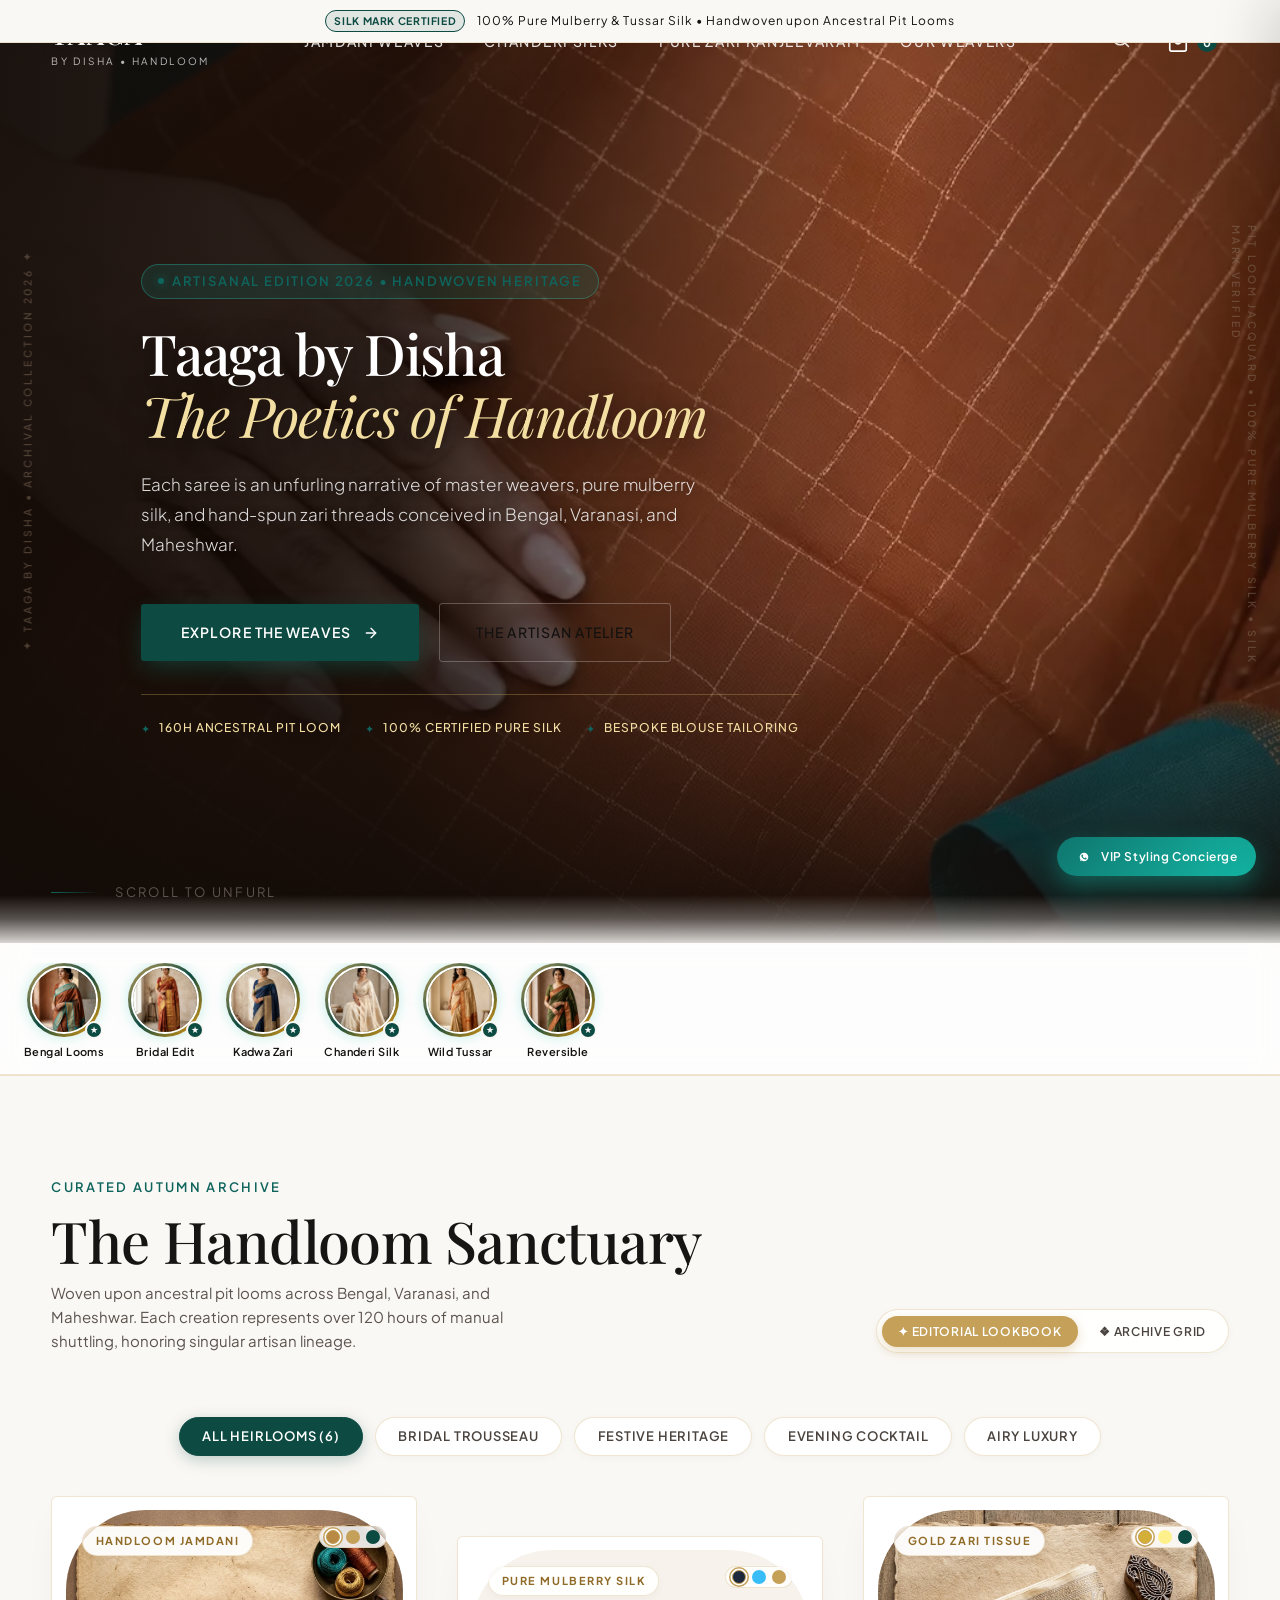
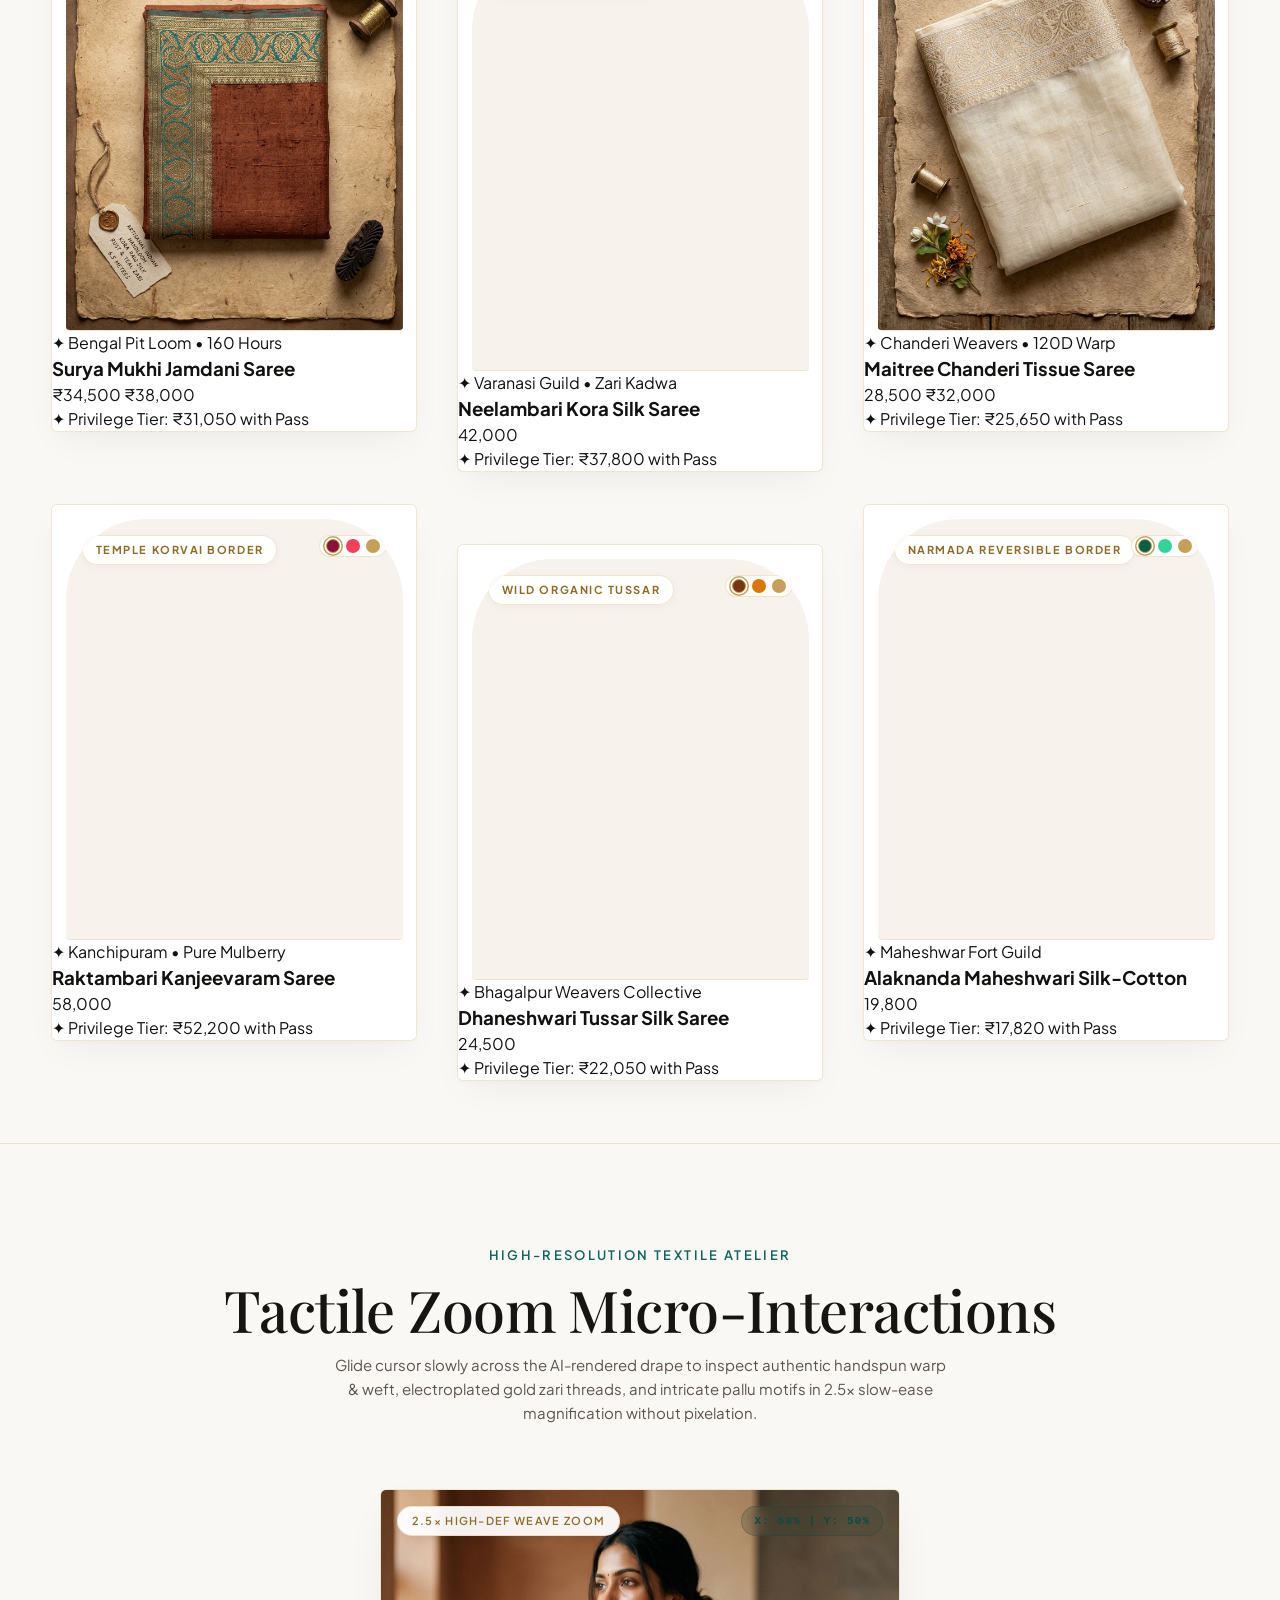
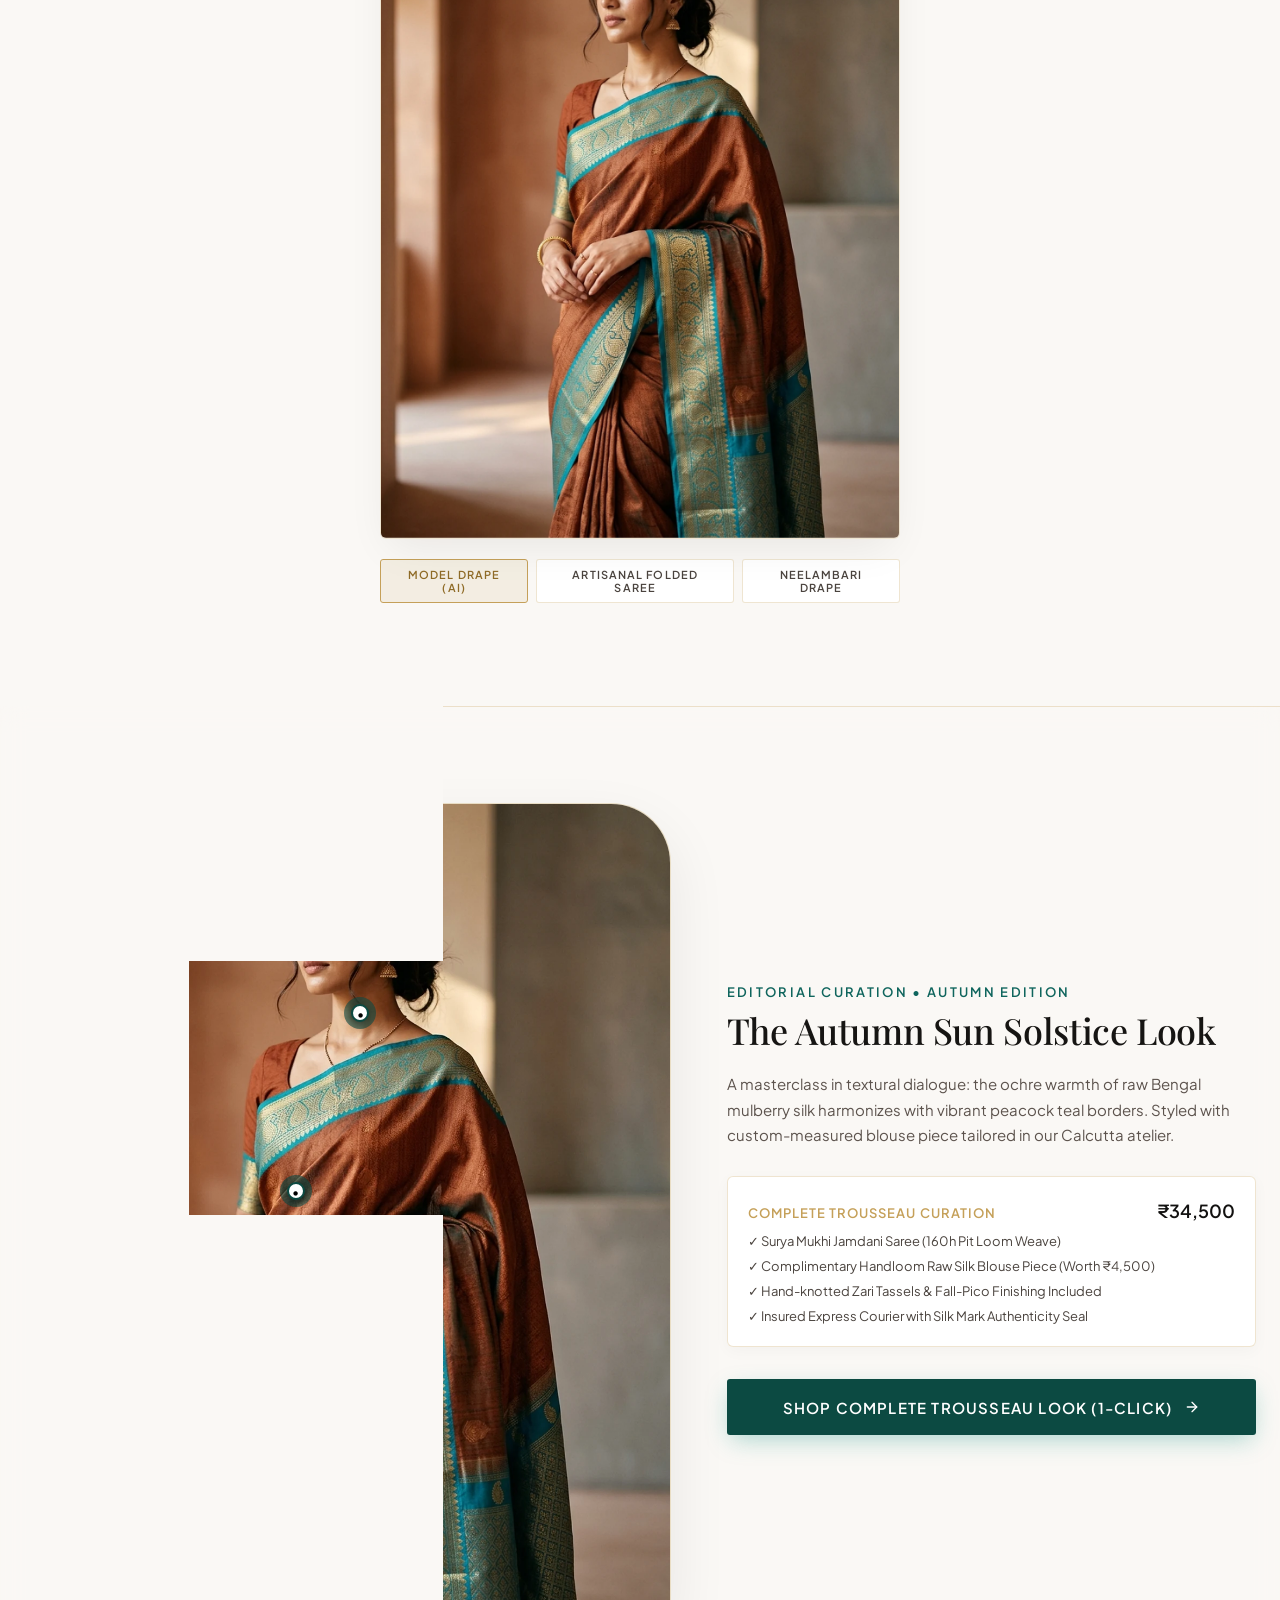
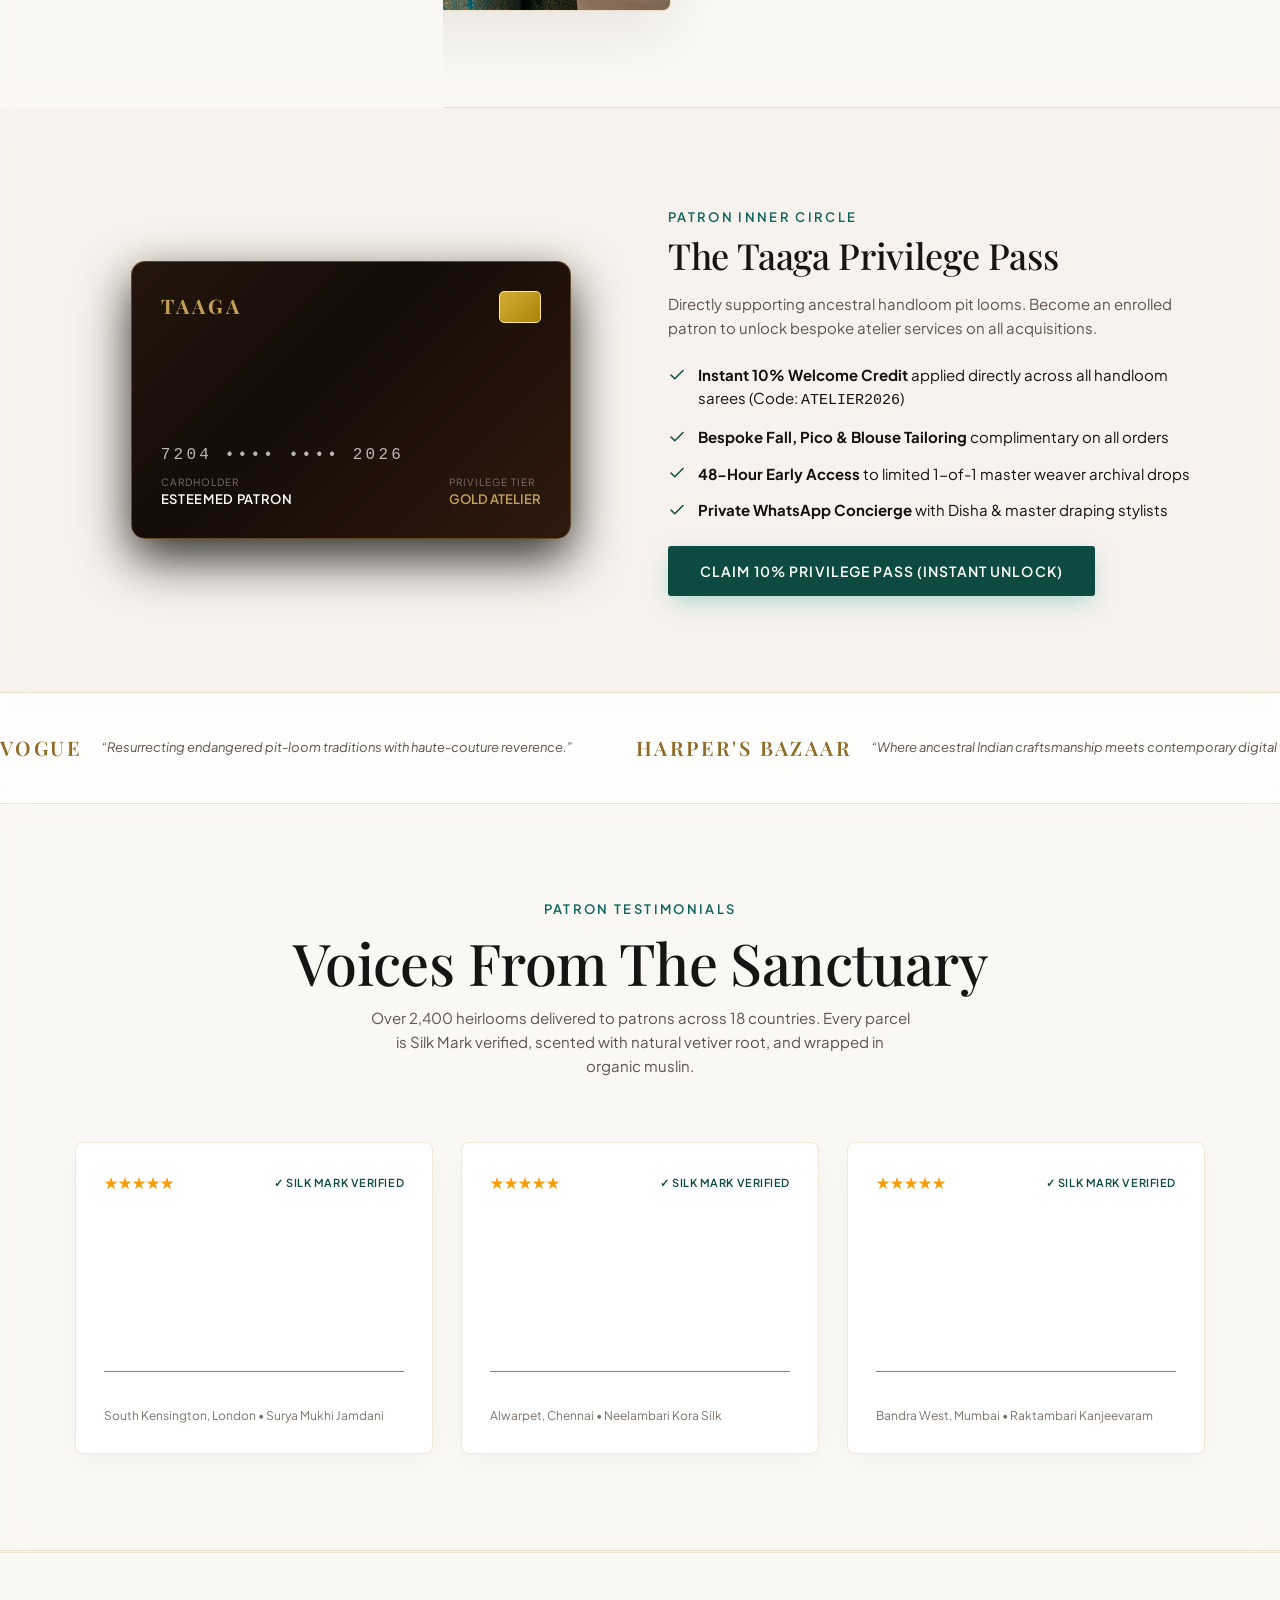
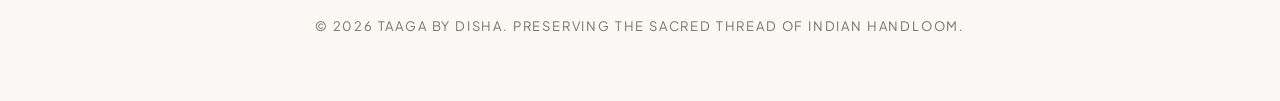
==== commit fdc2f9cd: "fix: make artisanal canvas background visibly breathe with tactile parchment base, gold loom grid, h" ====
--- a/index.html
+++ b/index.html
@@ -90,15 +90,7 @@
         <span class="taaga-header__cart-count" id="cart-icon-bubble-count">0</span>
       </button>
     </div>
-              <div class="catalog-view-toggle" role="group" aria-label="Catalog Layout Mode">
-              <button type="button" class="catalog-view-btn is-active" data-view-mode="editorial">
-                <span>✦ Editorial Lookbook</span>
-              </button>
-              <button type="button" class="catalog-view-btn" data-view-mode="grid">
-                <span>❖ Archive Grid</span>
-              </button>
-            </div>
-        </header>
+  </header>
 
   <main id="MainContent" role="main">
     <!-- ========================================================================
@@ -736,7 +728,7 @@
     <!-- ========================================================================
          4. PDP TACTILE ZOOM & TEXTILE ATELIER SHOWCASE
          ======================================================================== -->
-    <section id="heritage" class="catalog-section" style="border-top: 1px solid var(--color-rust-border); background-color: var(--color-rust-surface);">
+    <section id="heritage" class="catalog-section" style="border-top: 1px solid var(--color-gold-hairline); background-color: transparent;">
       <div class="catalog-container">
         <header class="catalog-header" style="text-align: center; align-items: center;">
           <span class="sub-title">High-Resolution Textile Atelier</span>
@@ -840,12 +832,12 @@
             A masterclass in textural dialogue: the ochre warmth of raw Bengal mulberry silk harmonizes with vibrant peacock teal borders. Styled with custom-measured blouse piece tailored in our Calcutta atelier.
           </p>
 
-          <div style="background: var(--color-rust-deepest); border: 1px solid var(--color-rust-border); border-radius: 6px; padding: 1.25rem; margin-bottom: 2rem;">
+          <div style="background: rgba(255, 255, 255, 0.9); border: 1px solid var(--color-gold-hairline); border-radius: 6px; padding: 1.25rem; margin-bottom: 2rem; box-shadow: 0 4px 16px rgba(0,0,0,0.03);">
             <div style="display: flex; justify-content: space-between; align-items: baseline; margin-bottom: 0.5rem;">
               <span style="font-size: 0.8125rem; text-transform: uppercase; letter-spacing: 0.08em; color: var(--color-gold-zari); font-weight: 600;">Complete Trousseau Curation</span>
-              <span style="font-size: 1.125rem; color: #fff; font-weight: 600;">₹34,500</span>
-            </div>
-            <ul style="list-style: none; padding: 0; margin: 0; font-size: 0.8125rem; color: var(--color-rust-muted); display: flex; flex-direction: column; gap: 0.35rem;">
+              <span style="font-size: 1.125rem; color: var(--color-text-primary); font-weight: 600;">₹34,500</span>
+            </div>
+            <ul style="list-style: none; padding: 0; margin: 0; font-size: 0.8125rem; color: var(--color-text-secondary); display: flex; flex-direction: column; gap: 0.35rem;">
               <li>✓ Surya Mukhi Jamdani Saree (160h Pit Loom Weave)</li>
               <li>✓ Complimentary Handloom Raw Silk Blouse Piece (Worth ₹4,500)</li>
               <li>✓ Hand-knotted Zari Tassels &amp; Fall-Pico Finishing Included</li>
--- a/assets/taaga-theme.css
+++ b/assets/taaga-theme.css
@@ -453,14 +453,12 @@
   bottom: 0;
   left: 0;
   right: 0;
-  height: 180px;
+  height: 48px;
   background: linear-gradient(
     to bottom,
     transparent 0%,
-    rgba(250, 248, 245, 0.2) 30%,
-    rgba(250, 248, 245, 0.7) 65%,
-    rgba(250, 248, 245, 0.95) 88%,
-    #faf8f5 100%
+    rgba(250, 248, 245, 0.3) 50%,
+    rgba(250, 248, 245, 0.85) 100%
   );
   pointer-events: none;
   z-index: 4;
@@ -730,7 +728,7 @@
 .catalog-section {
   position: relative;
   width: 100%;
-  background-color: var(--color-bg-base);
+  background-color: transparent;
   padding: var(--space-expansive) 0;
   border-top: 1px solid var(--color-gold-hairline);
   z-index: 10;
@@ -763,7 +761,9 @@
   align-items: center;
   gap: 0.35rem;
   padding: 0.35rem;
-  background: #ffffff;
+  background: rgba(255, 255, 255, 0.9);
+  backdrop-filter: blur(12px);
+  -webkit-backdrop-filter: blur(12px);
   border: 1px solid var(--color-gold-hairline);
   border-radius: 999px;
   box-shadow: 0 2px 10px rgba(0, 0, 0, 0.03);
@@ -816,45 +816,15 @@
     gap: 3.5rem 2.5rem;
   }
 
-  /* Asymmetric Editorial Lookbook Mode */
+  /* Asymmetric Editorial Lookbook Mode: Staggered columns preserving 4:5 vertical proportions */
   .product-grid.product-grid--editorial {
-    grid-template-columns: repeat(12, 1fr);
-    gap: 4rem 2.5rem;
+    grid-template-columns: repeat(3, minmax(0, 1fr));
+    gap: 4.5rem 2.5rem;
   }
 
-  .product-grid.product-grid--editorial .product-card:nth-child(1) {
-    grid-column: span 8;
-  }
-
-  .product-grid.product-grid--editorial .product-card:nth-child(1) .product-card__media-wrap {
-    aspect-ratio: 16 / 10;
-  }
-
-  .product-grid.product-grid--editorial .product-card:nth-child(2) {
-    grid-column: span 4;
-  }
-
-  .product-grid.product-grid--editorial .product-card:nth-child(3) {
-    grid-column: span 4;
-  }
-
-  .product-grid.product-grid--editorial .product-card:nth-child(4) {
-    grid-column: span 4;
-  }
-
+  .product-grid.product-grid--editorial .product-card:nth-child(2),
   .product-grid.product-grid--editorial .product-card:nth-child(5) {
-    grid-column: span 4;
-  }
-
-  .product-grid.product-grid--editorial .product-card:nth-child(6) {
-    grid-column: span 12;
-    display: grid;
-    grid-template-columns: 1.1fr 1fr;
-    align-items: center;
-  }
-
-  .product-grid.product-grid--editorial .product-card:nth-child(6) .product-card__media-wrap {
-    aspect-ratio: 16 / 11;
+    transform: translateY(2.5rem);
   }
 }
 
@@ -863,8 +833,10 @@
   position: relative;
   display: flex;
   flex-direction: column;
-  background-color: #ffffff;
-  border: 1px solid rgba(197, 160, 89, 0.24);
+  background-color: rgba(255, 255, 255, 0.92);
+  backdrop-filter: blur(16px);
+  -webkit-backdrop-filter: blur(16px);
+  border: 1px solid rgba(197, 160, 89, 0.28);
   border-radius: var(--radius-card);
   overflow: hidden;
   box-shadow: 0 14px 36px -10px rgba(20, 18, 16, 0.06), 0 2px 6px rgba(0, 0, 0, 0.02);
@@ -1596,7 +1568,9 @@
    ======================================================================== */
 .story-reels-section {
   padding: 1.25rem 0 1rem 0;
-  background: #ffffff;
+  background: rgba(255, 255, 255, 0.75);
+  backdrop-filter: blur(12px);
+  -webkit-backdrop-filter: blur(12px);
   border-bottom: 1px solid var(--color-gold-hairline);
   position: relative;
   z-index: 20;
@@ -1888,7 +1862,9 @@
    ======================================================================== */
 .shop-the-look-section {
   padding: 6rem 1.5rem;
-  background: #faf8f5;
+  background: rgba(250, 248, 245, 0.65);
+  backdrop-filter: blur(12px);
+  -webkit-backdrop-filter: blur(12px);
   border-top: 1px solid var(--color-gold-hairline);
   border-bottom: 1px solid var(--color-gold-hairline);
 }
@@ -2024,7 +2000,9 @@
    ======================================================================== */
 .privilege-club-section {
   padding: 6rem 1.5rem;
-  background: #f5f0eb;
+  background: rgba(245, 240, 235, 0.72);
+  backdrop-filter: blur(12px);
+  -webkit-backdrop-filter: blur(12px);
   border-bottom: 1px solid var(--color-gold-hairline);
   position: relative;
   overflow: hidden;
@@ -2104,7 +2082,9 @@
    ======================================================================== */
 .press-marquee-section {
   padding: 2.5rem 0;
-  background: #ffffff;
+  background: rgba(255, 255, 255, 0.65);
+  backdrop-filter: blur(12px);
+  -webkit-backdrop-filter: blur(12px);
   border-top: 1px solid var(--color-gold-hairline);
   border-bottom: 1px solid var(--color-gold-hairline);
   overflow: hidden;
@@ -2153,7 +2133,9 @@
    ======================================================================== */
 .reviews-section {
   padding: 6rem 1.5rem;
-  background: #faf8f5;
+  background: rgba(250, 248, 245, 0.65);
+  backdrop-filter: blur(12px);
+  -webkit-backdrop-filter: blur(12px);
   border-bottom: 1px solid var(--color-gold-hairline);
 }
 
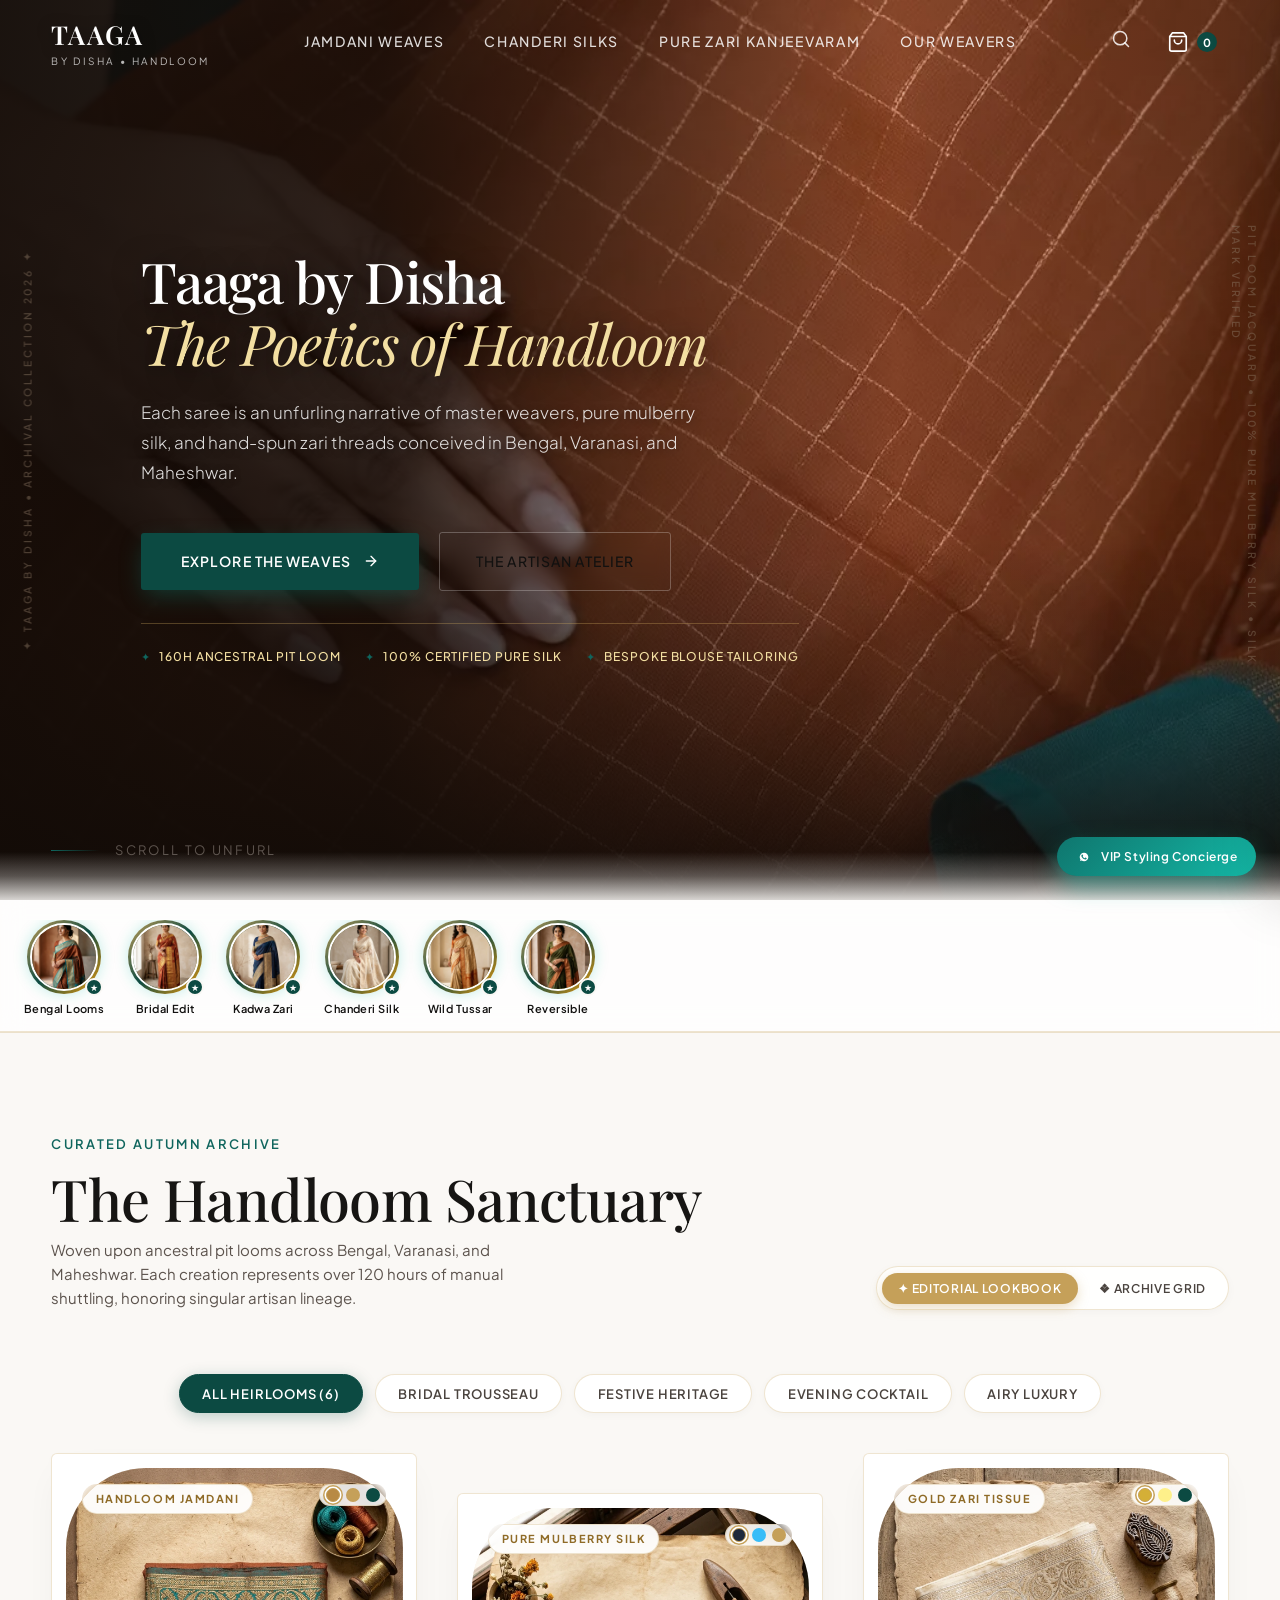
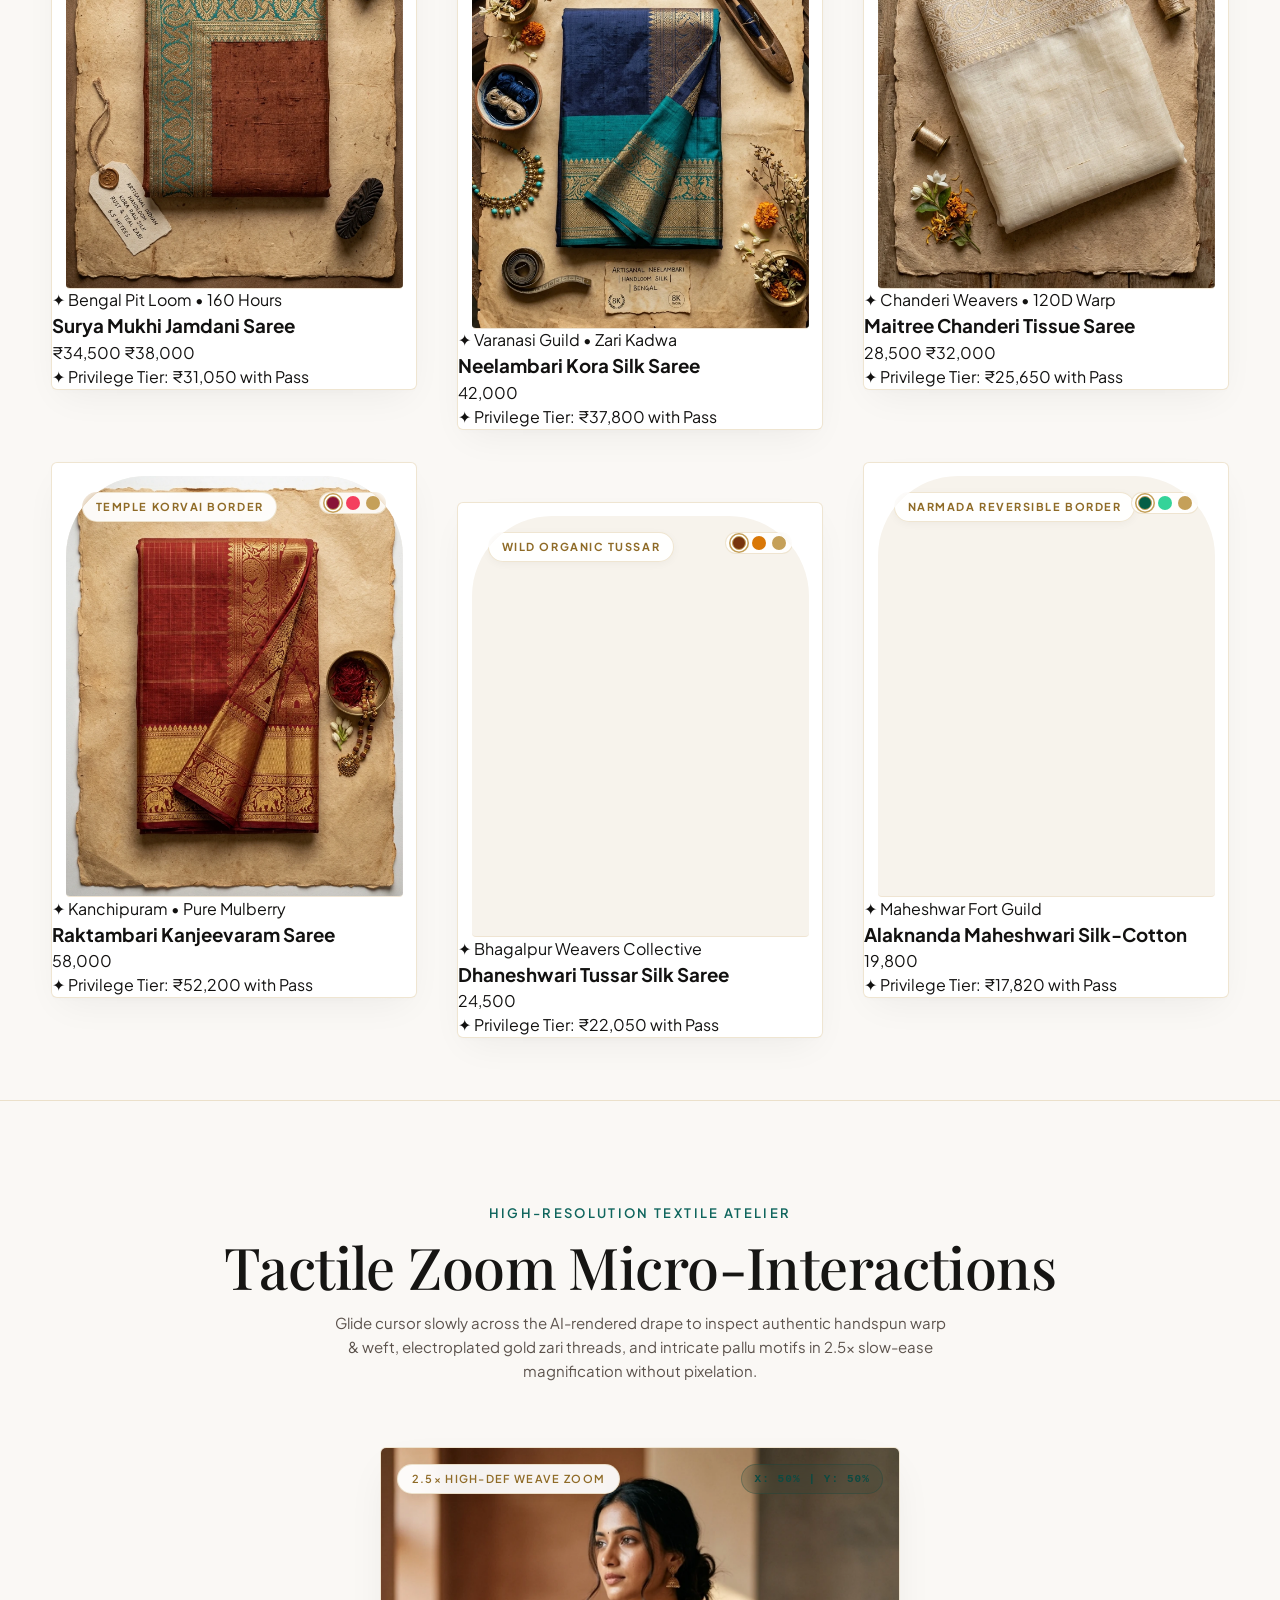
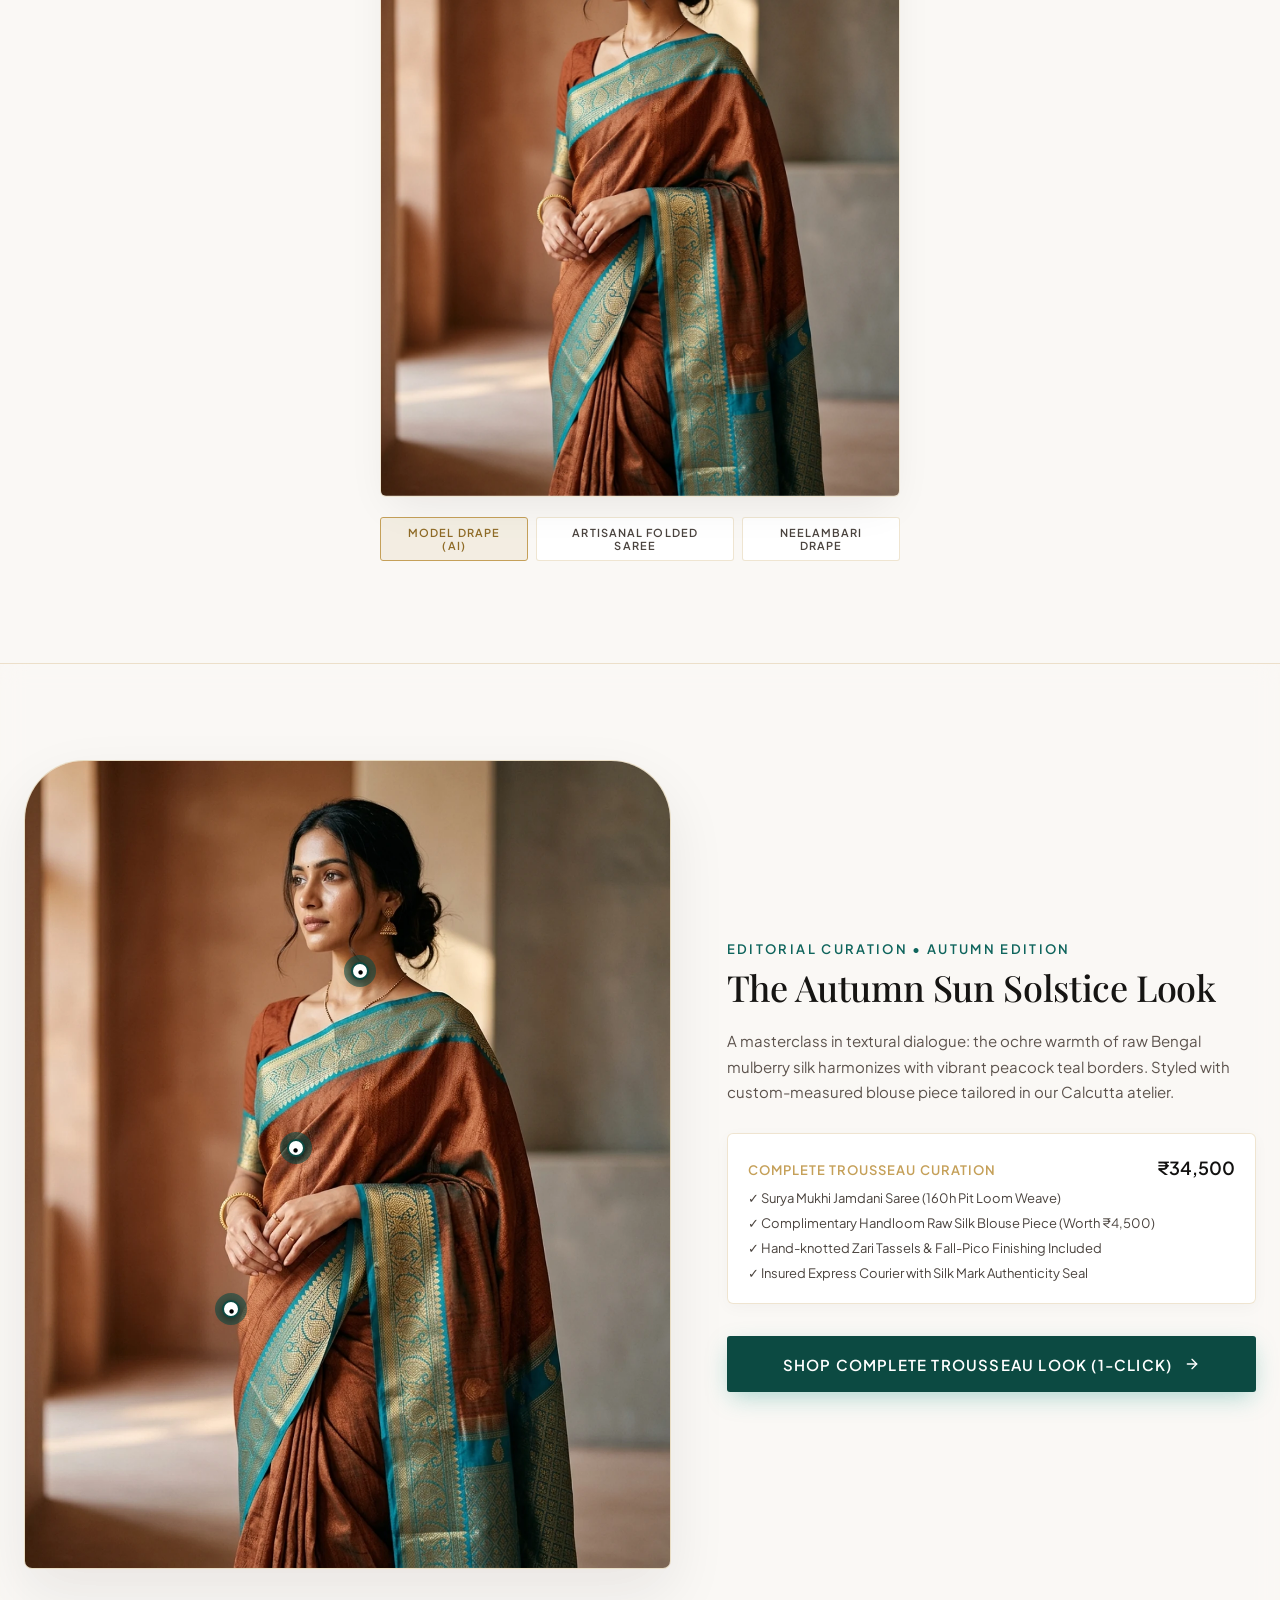
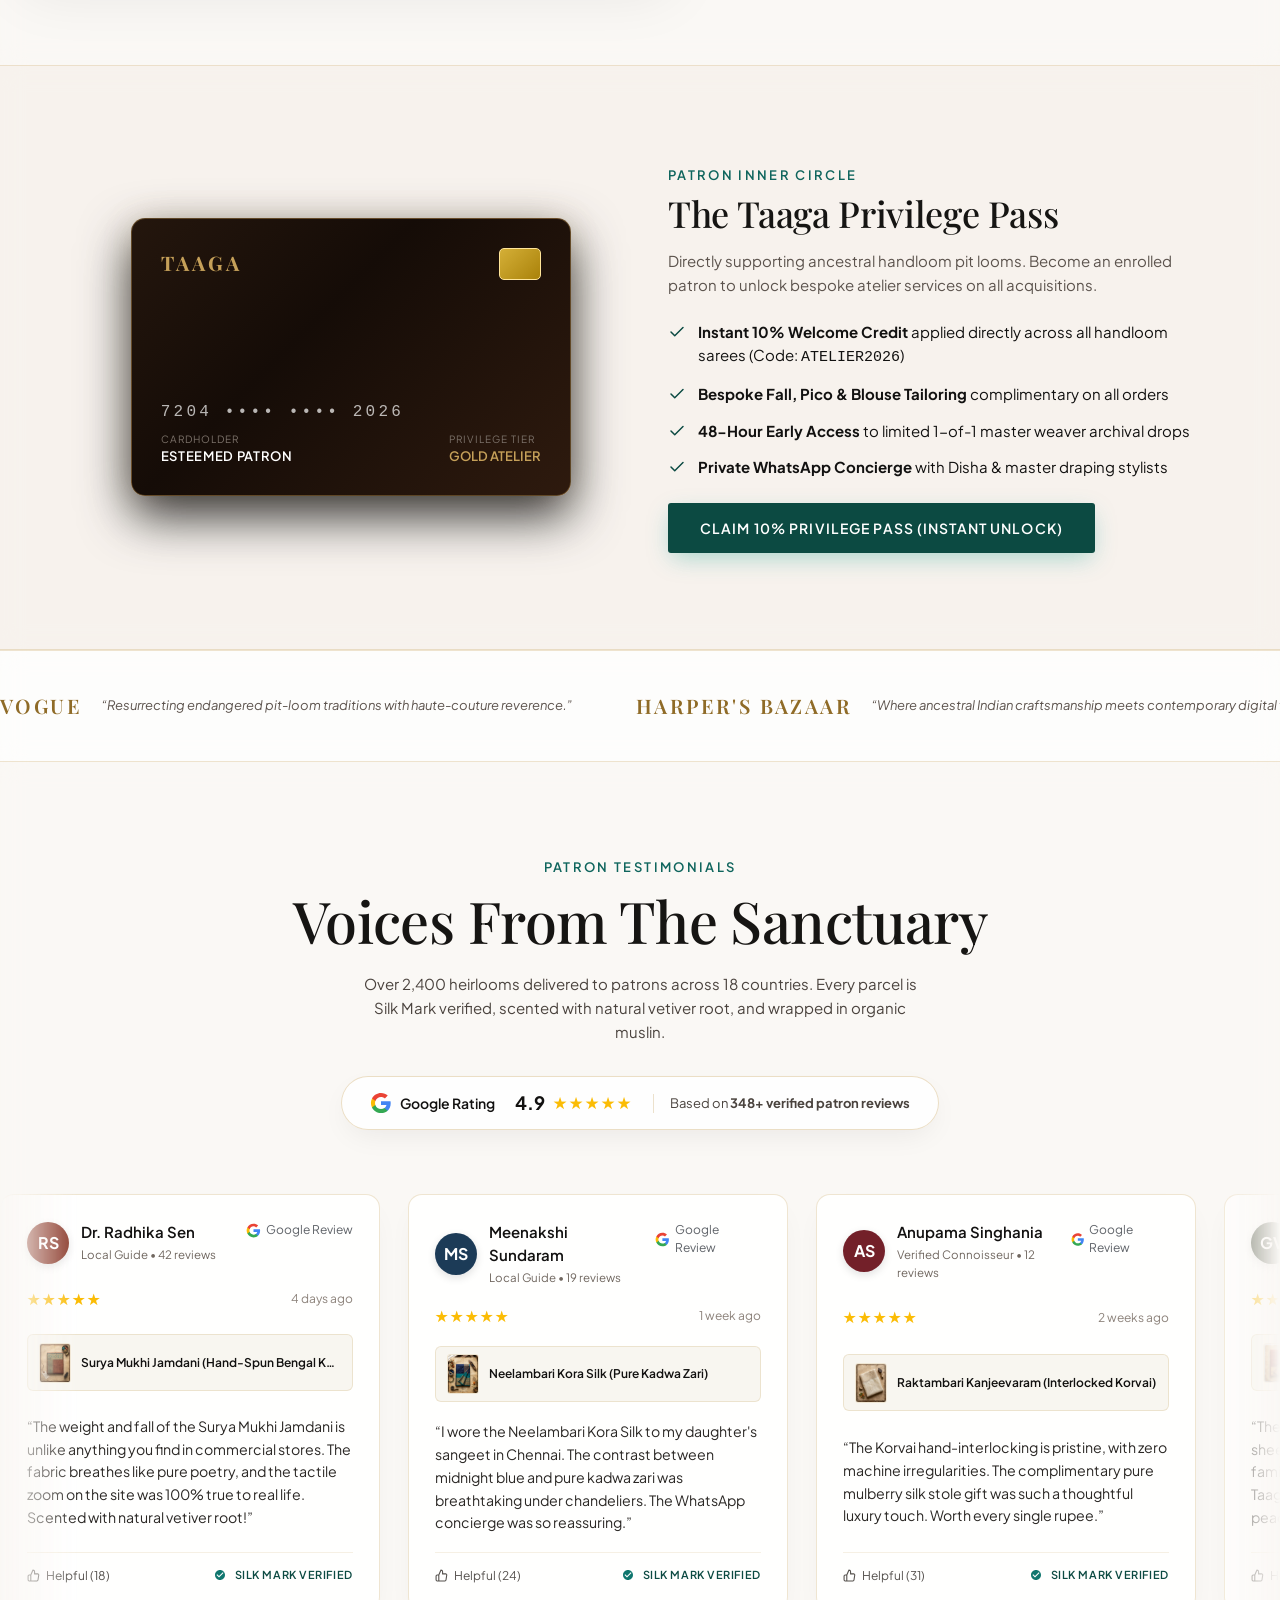
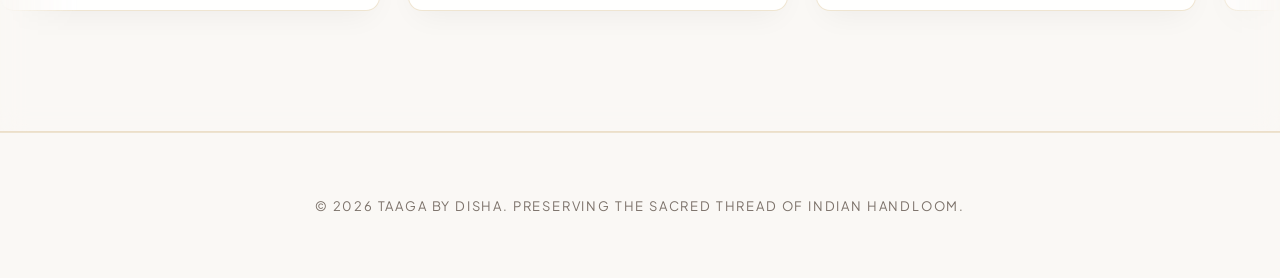
==== commit 166847ee: "feat: disable acquire popup, remove header announcement bar and hero badge, add google reviews showc" ====
--- a/index.html
+++ b/index.html
@@ -30,26 +30,7 @@
   <!-- ========================================================================
        1. STICKY DYNAMIC HEADER (Transparent -> Solid Rust + Drop Shadow)
        ======================================================================== -->
-    <!-- ========================================================================
-       0. TOP ANNOUNCEMENT & PRIVILEGE TICKER BAR
-       ======================================================================== -->
-  <aside class="announcement-bar" role="region" aria-label="Privilege Announcements">
-    <div class="announcement-bar__inner">
-      <div class="announcement-bar__item is-active">
-        <span class="announcement-bar__pill">Inaugural Privilege</span>
-        <span>Complimentary Handcrafted Pure Silk Blouse Piece with orders above ₹25,000</span>
-        <span class="announcement-bar__code" data-copy-code="ATELIER2026" title="Click to copy code">Code: ATELIER2026</span>
-      </div>
-      <div class="announcement-bar__item">
-        <span class="announcement-bar__pill">Silk Mark Certified</span>
-        <span>100% Pure Mulberry &amp; Tussar Silk • Handwoven upon Ancestral Pit Looms</span>
-      </div>
-      <div class="announcement-bar__item">
-        <span class="announcement-bar__pill">Patron Concierge</span>
-        <span>Complimentary Insured Express Delivery Across India &amp; Worldwide • 14-Day Silk Trial</span>
-      </div>
-    </div>
-  </aside>
+
 
   <header class="taaga-header" id="site-header" role="banner">
     <div class="taaga-header__brand">
@@ -121,10 +102,7 @@
 
         <!-- Typography & Content Overlay (Desktop Left-Aligned / Mobile Centered) -->
         <div class="hero-scrub-content">
-          <div class="hero-scrub__badge">
-            <span class="hero-scrub__badge-dot" aria-hidden="true"></span>
-            <span>Artisanal Edition 2026 • Handwoven Heritage</span>
-          </div>
+
 
           <h1 class="hero-title hero-scrub__title">
             Taaga by Disha <br><em>The Poetics of Handloom</em>
@@ -958,64 +936,495 @@
     </section>
 
     <!-- ========================================================================
-         3.8 CUSTOMER LOVE & UNBOXING REVIEWS
+         3.8 CUSTOMER LOVE & UNBOXING REVIEWS (GOOGLE STYLE AUTO-SCROLLING TRACK)
          ======================================================================== -->
     <section class="reviews-section" id="reviews" aria-labelledby="reviews-heading">
-      <div class="catalog-container">
-        <header class="catalog-header" style="text-align: center; align-items: center;">
+      <div class="catalog-container" style="text-align: center;">
+        <header class="catalog-header" style="text-align: center; align-items: center; margin-bottom: 0;">
           <span class="sub-title">Patron Testimonials</span>
           <h2 id="reviews-heading" class="section-title">Voices From The Sanctuary</h2>
-          <p style="max-width: 540px; color: var(--color-text-muted-dark); font-size: 0.9375rem; line-height: 1.6; text-align: center;">
+          <p style="max-width: 560px; color: var(--color-text-secondary); font-size: 0.9375rem; line-height: 1.6; text-align: center; margin: 0.5rem auto 0 auto;">
             Over 2,400 heirlooms delivered to patrons across 18 countries. Every parcel is Silk Mark verified, scented with natural vetiver root, and wrapped in organic muslin.
           </p>
+
+          <!-- Google Rating Scorecard Pill -->
+          <div class="google-rating-summary">
+            <div class="google-logo-badge">
+              <svg width="22" height="22" viewBox="0 0 24 24" style="flex-shrink: 0;" aria-hidden="true">
+                <path fill="#4285F4" d="M22.56 12.25c0-.78-.07-1.53-.2-2.25H12v4.26h5.92c-.26 1.37-1.04 2.53-2.21 3.31v2.77h3.57c2.08-1.92 3.28-4.74 3.28-8.09z"/>
+                <path fill="#34A853" d="M12 23c2.97 0 5.46-.98 7.28-2.66l-3.57-2.77c-.98.66-2.23 1.06-3.71 1.06-2.86 0-5.29-1.93-6.16-4.53H2.18v2.84C3.99 20.53 7.7 23 12 23z"/>
+                <path fill="#FBBC05" d="M5.84 14.09c-.22-.66-.35-1.36-.35-2.09s.13-1.43.35-2.09V7.06H2.18C1.43 8.55 1 10.22 1 12s.43 3.45 1.18 4.94l2.85-2.22.81-.63z"/>
+                <path fill="#EA4335" d="M12 5.38c1.62 0 3.06.56 4.21 1.64l3.15-3.15C17.45 2.09 14.97 1 12 1 7.7 1 3.99 3.47 2.18 7.06l3.66 2.84c.87-2.6 3.3-4.52 6.16-4.52z"/>
+              </svg>
+              <span>Google Rating</span>
+            </div>
+            <div class="google-score-box">
+              <span class="google-score-num">4.9</span>
+              <span class="google-stars" aria-label="5 out of 5 stars">★★★★★</span>
+            </div>
+            <span class="google-count-text">Based on <strong>348+ verified patron reviews</strong></span>
+          </div>
         </header>
-
+      </div>
+
+      <!-- Infinite Auto-Scrolling Carousel Track (Pause on Hover) -->
+      <div class="reviews-carousel-wrapper" aria-label="Customer Reviews Carousel">
         <div class="reviews-carousel-track">
+          <!-- CARD 1 -->
           <article class="review-card">
-            <div>
-              <div style="display: flex; justify-content: space-between; align-items: center; margin-bottom: 0.75rem;">
-                <div class="review-stars">★★★★★</div>
-                <span class="review-verified-badge">✓ Silk Mark Verified</span>
-              </div>
-              <p style="font-size: 0.9375rem; color: #fff; line-height: 1.6; font-style: italic;">
-                “The weight and fall of the Surya Mukhi Jamdani is unlike anything you find in commercial stores. The fabric breathes like pure poetry, and the tactile zoom on the site was 100% true to real life.”
-              </p>
-            </div>
-            <div style="border-top: 1px solid rgba(68, 42, 27, 0.6); padding-top: 0.875rem;">
-              <div style="font-weight: 600; color: #fff; font-size: 0.875rem;">Dr. Radhika Sen</div>
-              <div style="font-size: 0.75rem; color: var(--color-rust-muted);">South Kensington, London • Surya Mukhi Jamdani</div>
-            </div>
-          </article>
-
+            <div class="review-card__header">
+              <div class="review-user-info">
+                <div class="review-avatar" style="background: #8b3a2b;">RS</div>
+                <div class="review-user-meta">
+                  <div class="review-user-name">Dr. Radhika Sen</div>
+                  <div class="review-user-badge">Local Guide • 42 reviews</div>
+                </div>
+              </div>
+              <div class="review-google-badge">
+                <svg width="15" height="15" viewBox="0 0 24 24" aria-hidden="true"><path fill="#4285F4" d="M22.56 12.25c0-.78-.07-1.53-.2-2.25H12v4.26h5.92c-.26 1.37-1.04 2.53-2.21 3.31v2.77h3.57c2.08-1.92 3.28-4.74 3.28-8.09z"/><path fill="#34A853" d="M12 23c2.97 0 5.46-.98 7.28-2.66l-3.57-2.77c-.98.66-2.23 1.06-3.71 1.06-2.86 0-5.29-1.93-6.16-4.53H2.18v2.84C3.99 20.53 7.7 23 12 23z"/><path fill="#FBBC05" d="M5.84 14.09c-.22-.66-.35-1.36-.35-2.09s.13-1.43.35-2.09V7.06H2.18C1.43 8.55 1 10.22 1 12s.43 3.45 1.18 4.94l2.85-2.22.81-.63z"/><path fill="#EA4335" d="M12 5.38c1.62 0 3.06.56 4.21 1.64l3.15-3.15C17.45 2.09 14.97 1 12 1 7.7 1 3.99 3.47 2.18 7.06l3.66 2.84c.87-2.6 3.3-4.52 6.16-4.52z"/></svg>
+                <span>Google Review</span>
+              </div>
+            </div>
+            <div class="review-rating-row">
+              <div class="review-stars">★★★★★</div>
+              <span class="review-date">4 days ago</span>
+            </div>
+            <div class="review-purchased-item">
+              <img class="review-purchased-thumb" src="./assets/catalog/saree-01-folded.webp" alt="Surya Mukhi Jamdani" width="32" height="40" loading="lazy">
+              <span class="review-purchased-text">Surya Mukhi Jamdani (Hand-Spun Bengal Khadi)</span>
+            </div>
+            <p class="review-body-text">
+              “The weight and fall of the Surya Mukhi Jamdani is unlike anything you find in commercial stores. The fabric breathes like pure poetry, and the tactile zoom on the site was 100% true to real life. Scented with natural vetiver root!”
+            </p>
+            <div class="review-card__footer">
+              <button class="review-helpful-btn" type="button" aria-label="Mark review as helpful">
+                <svg width="13" height="13" viewBox="0 0 24 24" fill="none" stroke="currentColor" stroke-width="2" stroke-linecap="round" stroke-linejoin="round"><path d="M14 9V5a3 3 0 0 0-3-3l-4 9v11h11.28a2 2 0 0 0 2-1.7l1.38-9a2 2 0 0 0-2-2.3zM7 22H4a2 2 0 0 1-2-2v-7a2 2 0 0 1 2-2h3"/></svg>
+                Helpful (18)
+              </button>
+              <span class="review-verified-badge">
+                <svg width="12" height="12" viewBox="0 0 24 24" fill="#0f766e" style="margin-right: 3px;"><path d="M12 2C6.48 2 2 6.48 2 12s4.48 10 10 10 10-4.48 10-10S17.52 2 12 2zm-2 15l-5-5 1.41-1.41L10 14.17l7.59-7.59L19 8l-9 9z"/></svg>
+                Silk Mark Verified
+              </span>
+            </div>
+          </article>
+
+          <!-- CARD 2 -->
           <article class="review-card">
-            <div>
-              <div style="display: flex; justify-content: space-between; align-items: center; margin-bottom: 0.75rem;">
-                <div class="review-stars">★★★★★</div>
-                <span class="review-verified-badge">✓ Silk Mark Verified</span>
-              </div>
-              <p style="font-size: 0.9375rem; color: #fff; line-height: 1.6; font-style: italic;">
-                “I wore the Neelambari Kora Silk to my daughter's sangeet. The contrast between the midnight blue and pure kadwa zari was breathtaking. The concierge service over WhatsApp was so reassuring.”
-              </p>
-            </div>
-            <div style="border-top: 1px solid rgba(68, 42, 27, 0.6); padding-top: 0.875rem;">
-              <div style="font-weight: 600; color: #fff; font-size: 0.875rem;">Meenakshi Sundaram</div>
-              <div style="font-size: 0.75rem; color: var(--color-rust-muted);">Alwarpet, Chennai • Neelambari Kora Silk</div>
-            </div>
-          </article>
-
+            <div class="review-card__header">
+              <div class="review-user-info">
+                <div class="review-avatar" style="background: #1c3b57;">MS</div>
+                <div class="review-user-meta">
+                  <div class="review-user-name">Meenakshi Sundaram</div>
+                  <div class="review-user-badge">Local Guide • 19 reviews</div>
+                </div>
+              </div>
+              <div class="review-google-badge">
+                <svg width="15" height="15" viewBox="0 0 24 24" aria-hidden="true"><path fill="#4285F4" d="M22.56 12.25c0-.78-.07-1.53-.2-2.25H12v4.26h5.92c-.26 1.37-1.04 2.53-2.21 3.31v2.77h3.57c2.08-1.92 3.28-4.74 3.28-8.09z"/><path fill="#34A853" d="M12 23c2.97 0 5.46-.98 7.28-2.66l-3.57-2.77c-.98.66-2.23 1.06-3.71 1.06-2.86 0-5.29-1.93-6.16-4.53H2.18v2.84C3.99 20.53 7.7 23 12 23z"/><path fill="#FBBC05" d="M5.84 14.09c-.22-.66-.35-1.36-.35-2.09s.13-1.43.35-2.09V7.06H2.18C1.43 8.55 1 10.22 1 12s.43 3.45 1.18 4.94l2.85-2.22.81-.63z"/><path fill="#EA4335" d="M12 5.38c1.62 0 3.06.56 4.21 1.64l3.15-3.15C17.45 2.09 14.97 1 12 1 7.7 1 3.99 3.47 2.18 7.06l3.66 2.84c.87-2.6 3.3-4.52 6.16-4.52z"/></svg>
+                <span>Google Review</span>
+              </div>
+            </div>
+            <div class="review-rating-row">
+              <div class="review-stars">★★★★★</div>
+              <span class="review-date">1 week ago</span>
+            </div>
+            <div class="review-purchased-item">
+              <img class="review-purchased-thumb" src="./assets/catalog/saree-02-folded.webp" alt="Neelambari Kora Silk" width="32" height="40" loading="lazy">
+              <span class="review-purchased-text">Neelambari Kora Silk (Pure Kadwa Zari)</span>
+            </div>
+            <p class="review-body-text">
+              “I wore the Neelambari Kora Silk to my daughter's sangeet in Chennai. The contrast between midnight blue and pure kadwa zari was breathtaking under chandeliers. The WhatsApp concierge was so reassuring.”
+            </p>
+            <div class="review-card__footer">
+              <button class="review-helpful-btn" type="button" aria-label="Mark review as helpful">
+                <svg width="13" height="13" viewBox="0 0 24 24" fill="none" stroke="currentColor" stroke-width="2" stroke-linecap="round" stroke-linejoin="round"><path d="M14 9V5a3 3 0 0 0-3-3l-4 9v11h11.28a2 2 0 0 0 2-1.7l1.38-9a2 2 0 0 0-2-2.3zM7 22H4a2 2 0 0 1-2-2v-7a2 2 0 0 1 2-2h3"/></svg>
+                Helpful (24)
+              </button>
+              <span class="review-verified-badge">
+                <svg width="12" height="12" viewBox="0 0 24 24" fill="#0f766e" style="margin-right: 3px;"><path d="M12 2C6.48 2 2 6.48 2 12s4.48 10 10 10 10-4.48 10-10S17.52 2 12 2zm-2 15l-5-5 1.41-1.41L10 14.17l7.59-7.59L19 8l-9 9z"/></svg>
+                Silk Mark Verified
+              </span>
+            </div>
+          </article>
+
+          <!-- CARD 3 -->
           <article class="review-card">
-            <div>
-              <div style="display: flex; justify-content: space-between; align-items: center; margin-bottom: 0.75rem;">
-                <div class="review-stars">★★★★★</div>
-                <span class="review-verified-badge">✓ Silk Mark Verified</span>
-              </div>
-              <p style="font-size: 0.9375rem; color: #fff; line-height: 1.6; font-style: italic;">
-                “The Raktambari Kanjeevaram is a true heirloom piece. The Korvai hand-interlocking is pristine, and the stole gift was such a thoughtful luxury touch. Worth every single rupee.”
-              </p>
-            </div>
-            <div style="border-top: 1px solid rgba(68, 42, 27, 0.6); padding-top: 0.875rem;">
-              <div style="font-weight: 600; color: #fff; font-size: 0.875rem;">Anupama Singhania</div>
-              <div style="font-size: 0.75rem; color: var(--color-rust-muted);">Bandra West, Mumbai • Raktambari Kanjeevaram</div>
+            <div class="review-card__header">
+              <div class="review-user-info">
+                <div class="review-avatar" style="background: #732029;">AS</div>
+                <div class="review-user-meta">
+                  <div class="review-user-name">Anupama Singhania</div>
+                  <div class="review-user-badge">Verified Connoisseur • 12 reviews</div>
+                </div>
+              </div>
+              <div class="review-google-badge">
+                <svg width="15" height="15" viewBox="0 0 24 24" aria-hidden="true"><path fill="#4285F4" d="M22.56 12.25c0-.78-.07-1.53-.2-2.25H12v4.26h5.92c-.26 1.37-1.04 2.53-2.21 3.31v2.77h3.57c2.08-1.92 3.28-4.74 3.28-8.09z"/><path fill="#34A853" d="M12 23c2.97 0 5.46-.98 7.28-2.66l-3.57-2.77c-.98.66-2.23 1.06-3.71 1.06-2.86 0-5.29-1.93-6.16-4.53H2.18v2.84C3.99 20.53 7.7 23 12 23z"/><path fill="#FBBC05" d="M5.84 14.09c-.22-.66-.35-1.36-.35-2.09s.13-1.43.35-2.09V7.06H2.18C1.43 8.55 1 10.22 1 12s.43 3.45 1.18 4.94l2.85-2.22.81-.63z"/><path fill="#EA4335" d="M12 5.38c1.62 0 3.06.56 4.21 1.64l3.15-3.15C17.45 2.09 14.97 1 12 1 7.7 1 3.99 3.47 2.18 7.06l3.66 2.84c.87-2.6 3.3-4.52 6.16-4.52z"/></svg>
+                <span>Google Review</span>
+              </div>
+            </div>
+            <div class="review-rating-row">
+              <div class="review-stars">★★★★★</div>
+              <span class="review-date">2 weeks ago</span>
+            </div>
+            <div class="review-purchased-item">
+              <img class="review-purchased-thumb" src="./assets/catalog/saree-03-folded.webp" alt="Raktambari Kanjeevaram" width="32" height="40" loading="lazy">
+              <span class="review-purchased-text">Raktambari Kanjeevaram (Interlocked Korvai)</span>
+            </div>
+            <p class="review-body-text">
+              “The Korvai hand-interlocking is pristine, with zero machine irregularities. The complimentary pure mulberry silk stole gift was such a thoughtful luxury touch. Worth every single rupee.”
+            </p>
+            <div class="review-card__footer">
+              <button class="review-helpful-btn" type="button" aria-label="Mark review as helpful">
+                <svg width="13" height="13" viewBox="0 0 24 24" fill="none" stroke="currentColor" stroke-width="2" stroke-linecap="round" stroke-linejoin="round"><path d="M14 9V5a3 3 0 0 0-3-3l-4 9v11h11.28a2 2 0 0 0 2-1.7l1.38-9a2 2 0 0 0-2-2.3zM7 22H4a2 2 0 0 1-2-2v-7a2 2 0 0 1 2-2h3"/></svg>
+                Helpful (31)
+              </button>
+              <span class="review-verified-badge">
+                <svg width="12" height="12" viewBox="0 0 24 24" fill="#0f766e" style="margin-right: 3px;"><path d="M12 2C6.48 2 2 6.48 2 12s4.48 10 10 10 10-4.48 10-10S17.52 2 12 2zm-2 15l-5-5 1.41-1.41L10 14.17l7.59-7.59L19 8l-9 9z"/></svg>
+                Silk Mark Verified
+              </span>
+            </div>
+          </article>
+
+          <!-- CARD 4 -->
+          <article class="review-card">
+            <div class="review-card__header">
+              <div class="review-user-info">
+                <div class="review-avatar" style="background: #4a5240;">GV</div>
+                <div class="review-user-meta">
+                  <div class="review-user-name">Gayatri Devi Varma</div>
+                  <div class="review-user-badge">Local Guide • 56 reviews</div>
+                </div>
+              </div>
+              <div class="review-google-badge">
+                <svg width="15" height="15" viewBox="0 0 24 24" aria-hidden="true"><path fill="#4285F4" d="M22.56 12.25c0-.78-.07-1.53-.2-2.25H12v4.26h5.92c-.26 1.37-1.04 2.53-2.21 3.31v2.77h3.57c2.08-1.92 3.28-4.74 3.28-8.09z"/><path fill="#34A853" d="M12 23c2.97 0 5.46-.98 7.28-2.66l-3.57-2.77c-.98.66-2.23 1.06-3.71 1.06-2.86 0-5.29-1.93-6.16-4.53H2.18v2.84C3.99 20.53 7.7 23 12 23z"/><path fill="#FBBC05" d="M5.84 14.09c-.22-.66-.35-1.36-.35-2.09s.13-1.43.35-2.09V7.06H2.18C1.43 8.55 1 10.22 1 12s.43 3.45 1.18 4.94l2.85-2.22.81-.63z"/><path fill="#EA4335" d="M12 5.38c1.62 0 3.06.56 4.21 1.64l3.15-3.15C17.45 2.09 14.97 1 12 1 7.7 1 3.99 3.47 2.18 7.06l3.66 2.84c.87-2.6 3.3-4.52 6.16-4.52z"/></svg>
+                <span>Google Review</span>
+              </div>
+            </div>
+            <div class="review-rating-row">
+              <div class="review-stars">★★★★★</div>
+              <span class="review-date">3 weeks ago</span>
+            </div>
+            <div class="review-purchased-item">
+              <img class="review-purchased-thumb" src="./assets/catalog/saree-04-folded.webp" alt="Chandrika Tussar Georgette" width="32" height="40" loading="lazy">
+              <span class="review-purchased-text">Chandrika Tussar Georgette (Hand-Beaten Munga)</span>
+            </div>
+            <p class="review-body-text">
+              “The diaphanous texture and golden munga sheen draped like liquid gold. As someone whose family collected handlooms for four generations, Taaga's authenticity certificate gave immense peace of mind.”
+            </p>
+            <div class="review-card__footer">
+              <button class="review-helpful-btn" type="button" aria-label="Mark review as helpful">
+                <svg width="13" height="13" viewBox="0 0 24 24" fill="none" stroke="currentColor" stroke-width="2" stroke-linecap="round" stroke-linejoin="round"><path d="M14 9V5a3 3 0 0 0-3-3l-4 9v11h11.28a2 2 0 0 0 2-1.7l1.38-9a2 2 0 0 0-2-2.3zM7 22H4a2 2 0 0 1-2-2v-7a2 2 0 0 1 2-2h3"/></svg>
+                Helpful (14)
+              </button>
+              <span class="review-verified-badge">
+                <svg width="12" height="12" viewBox="0 0 24 24" fill="#0f766e" style="margin-right: 3px;"><path d="M12 2C6.48 2 2 6.48 2 12s4.48 10 10 10 10-4.48 10-10S17.52 2 12 2zm-2 15l-5-5 1.41-1.41L10 14.17l7.59-7.59L19 8l-9 9z"/></svg>
+                Silk Mark Verified
+              </span>
+            </div>
+          </article>
+
+          <!-- CARD 5 -->
+          <article class="review-card">
+            <div class="review-card__header">
+              <div class="review-user-info">
+                <div class="review-avatar" style="background: #6b4226;">NR</div>
+                <div class="review-user-meta">
+                  <div class="review-user-name">Nandini Roychowdhury</div>
+                  <div class="review-user-badge">Verified Patron • Singapore</div>
+                </div>
+              </div>
+              <div class="review-google-badge">
+                <svg width="15" height="15" viewBox="0 0 24 24" aria-hidden="true"><path fill="#4285F4" d="M22.56 12.25c0-.78-.07-1.53-.2-2.25H12v4.26h5.92c-.26 1.37-1.04 2.53-2.21 3.31v2.77h3.57c2.08-1.92 3.28-4.74 3.28-8.09z"/><path fill="#34A853" d="M12 23c2.97 0 5.46-.98 7.28-2.66l-3.57-2.77c-.98.66-2.23 1.06-3.71 1.06-2.86 0-5.29-1.93-6.16-4.53H2.18v2.84C3.99 20.53 7.7 23 12 23z"/><path fill="#FBBC05" d="M5.84 14.09c-.22-.66-.35-1.36-.35-2.09s.13-1.43.35-2.09V7.06H2.18C1.43 8.55 1 10.22 1 12s.43 3.45 1.18 4.94l2.85-2.22.81-.63z"/><path fill="#EA4335" d="M12 5.38c1.62 0 3.06.56 4.21 1.64l3.15-3.15C17.45 2.09 14.97 1 12 1 7.7 1 3.99 3.47 2.18 7.06l3.66 2.84c.87-2.6 3.3-4.52 6.16-4.52z"/></svg>
+                <span>Google Review</span>
+              </div>
+            </div>
+            <div class="review-rating-row">
+              <div class="review-stars">★★★★★</div>
+              <span class="review-date">1 month ago</span>
+            </div>
+            <div class="review-purchased-item">
+              <img class="review-purchased-thumb" src="./assets/catalog/saree-05-folded.webp" alt="Malhar Chanderi Tissue" width="32" height="40" loading="lazy">
+              <span class="review-purchased-text">Malhar Chanderi Tissue (Ganga-Jamuna Zari)</span>
+            </div>
+            <p class="review-body-text">
+              “Ordered from Singapore with express dispatch. Arrived in 48 hours in gorgeous hand-stitched organic muslin with dried vetiver roots. The pallu work is an absolute masterpiece of pit loom art.”
+            </p>
+            <div class="review-card__footer">
+              <button class="review-helpful-btn" type="button" aria-label="Mark review as helpful">
+                <svg width="13" height="13" viewBox="0 0 24 24" fill="none" stroke="currentColor" stroke-width="2" stroke-linecap="round" stroke-linejoin="round"><path d="M14 9V5a3 3 0 0 0-3-3l-4 9v11h11.28a2 2 0 0 0 2-1.7l1.38-9a2 2 0 0 0-2-2.3zM7 22H4a2 2 0 0 1-2-2v-7a2 2 0 0 1 2-2h3"/></svg>
+                Helpful (27)
+              </button>
+              <span class="review-verified-badge">
+                <svg width="12" height="12" viewBox="0 0 24 24" fill="#0f766e" style="margin-right: 3px;"><path d="M12 2C6.48 2 2 6.48 2 12s4.48 10 10 10 10-4.48 10-10S17.52 2 12 2zm-2 15l-5-5 1.41-1.41L10 14.17l7.59-7.59L19 8l-9 9z"/></svg>
+                Silk Mark Verified
+              </span>
+            </div>
+          </article>
+
+          <!-- CARD 6 -->
+          <article class="review-card">
+            <div class="review-card__header">
+              <div class="review-user-info">
+                <div class="review-avatar" style="background: #2a4849;">PD</div>
+                <div class="review-user-meta">
+                  <div class="review-user-name">Priya Deshmukh</div>
+                  <div class="review-user-badge">Local Guide • 28 reviews</div>
+                </div>
+              </div>
+              <div class="review-google-badge">
+                <svg width="15" height="15" viewBox="0 0 24 24" aria-hidden="true"><path fill="#4285F4" d="M22.56 12.25c0-.78-.07-1.53-.2-2.25H12v4.26h5.92c-.26 1.37-1.04 2.53-2.21 3.31v2.77h3.57c2.08-1.92 3.28-4.74 3.28-8.09z"/><path fill="#34A853" d="M12 23c2.97 0 5.46-.98 7.28-2.66l-3.57-2.77c-.98.66-2.23 1.06-3.71 1.06-2.86 0-5.29-1.93-6.16-4.53H2.18v2.84C3.99 20.53 7.7 23 12 23z"/><path fill="#FBBC05" d="M5.84 14.09c-.22-.66-.35-1.36-.35-2.09s.13-1.43.35-2.09V7.06H2.18C1.43 8.55 1 10.22 1 12s.43 3.45 1.18 4.94l2.85-2.22.81-.63z"/><path fill="#EA4335" d="M12 5.38c1.62 0 3.06.56 4.21 1.64l3.15-3.15C17.45 2.09 14.97 1 12 1 7.7 1 3.99 3.47 2.18 7.06l3.66 2.84c.87-2.6 3.3-4.52 6.16-4.52z"/></svg>
+                <span>Google Review</span>
+              </div>
+            </div>
+            <div class="review-rating-row">
+              <div class="review-stars">★★★★★</div>
+              <span class="review-date">1 month ago</span>
+            </div>
+            <div class="review-purchased-item">
+              <img class="review-purchased-thumb" src="./assets/catalog/saree-06-folded.webp" alt="Shwetaambari Tanchoi" width="32" height="40" loading="lazy">
+              <span class="review-purchased-text">Shwetaambari Tanchoi (Satin-Embossed Silk)</span>
+            </div>
+            <p class="review-body-text">
+              “The satin-embossed peacock motifs catch ambient evening light subtly without looking loud. Disha’s team helped me choose matching blouse fabric via video call. Truly exceptional bespoke service.”
+            </p>
+            <div class="review-card__footer">
+              <button class="review-helpful-btn" type="button" aria-label="Mark review as helpful">
+                <svg width="13" height="13" viewBox="0 0 24 24" fill="none" stroke="currentColor" stroke-width="2" stroke-linecap="round" stroke-linejoin="round"><path d="M14 9V5a3 3 0 0 0-3-3l-4 9v11h11.28a2 2 0 0 0 2-1.7l1.38-9a2 2 0 0 0-2-2.3zM7 22H4a2 2 0 0 1-2-2v-7a2 2 0 0 1 2-2h3"/></svg>
+                Helpful (19)
+              </button>
+              <span class="review-verified-badge">
+                <svg width="12" height="12" viewBox="0 0 24 24" fill="#0f766e" style="margin-right: 3px;"><path d="M12 2C6.48 2 2 6.48 2 12s4.48 10 10 10 10-4.48 10-10S17.52 2 12 2zm-2 15l-5-5 1.41-1.41L10 14.17l7.59-7.59L19 8l-9 9z"/></svg>
+                Silk Mark Verified
+              </span>
+            </div>
+          </article>
+
+          <!-- DUPLICATE SET FOR SEAMLESS 100% INFINITE CSS MARQUEE LOOP -->
+
+          <!-- CARD 1 (DUPLICATE) -->
+          <article class="review-card" aria-hidden="true">
+            <div class="review-card__header">
+              <div class="review-user-info">
+                <div class="review-avatar" style="background: #8b3a2b;">RS</div>
+                <div class="review-user-meta">
+                  <div class="review-user-name">Dr. Radhika Sen</div>
+                  <div class="review-user-badge">Local Guide • 42 reviews</div>
+                </div>
+              </div>
+              <div class="review-google-badge">
+                <svg width="15" height="15" viewBox="0 0 24 24"><path fill="#4285F4" d="M22.56 12.25c0-.78-.07-1.53-.2-2.25H12v4.26h5.92c-.26 1.37-1.04 2.53-2.21 3.31v2.77h3.57c2.08-1.92 3.28-4.74 3.28-8.09z"/><path fill="#34A853" d="M12 23c2.97 0 5.46-.98 7.28-2.66l-3.57-2.77c-.98.66-2.23 1.06-3.71 1.06-2.86 0-5.29-1.93-6.16-4.53H2.18v2.84C3.99 20.53 7.7 23 12 23z"/><path fill="#FBBC05" d="M5.84 14.09c-.22-.66-.35-1.36-.35-2.09s.13-1.43.35-2.09V7.06H2.18C1.43 8.55 1 10.22 1 12s.43 3.45 1.18 4.94l2.85-2.22.81-.63z"/><path fill="#EA4335" d="M12 5.38c1.62 0 3.06.56 4.21 1.64l3.15-3.15C17.45 2.09 14.97 1 12 1 7.7 1 3.99 3.47 2.18 7.06l3.66 2.84c.87-2.6 3.3-4.52 6.16-4.52z"/></svg>
+                <span>Google Review</span>
+              </div>
+            </div>
+            <div class="review-rating-row">
+              <div class="review-stars">★★★★★</div>
+              <span class="review-date">4 days ago</span>
+            </div>
+            <div class="review-purchased-item">
+              <img class="review-purchased-thumb" src="./assets/catalog/saree-01-folded.webp" alt="Surya Mukhi Jamdani" width="32" height="40" loading="lazy">
+              <span class="review-purchased-text">Surya Mukhi Jamdani (Hand-Spun Bengal Khadi)</span>
+            </div>
+            <p class="review-body-text">
+              “The weight and fall of the Surya Mukhi Jamdani is unlike anything you find in commercial stores. The fabric breathes like pure poetry, and the tactile zoom on the site was 100% true to real life. Scented with natural vetiver root!”
+            </p>
+            <div class="review-card__footer">
+              <button class="review-helpful-btn" type="button" aria-label="Mark review as helpful" tabindex="-1">
+                <svg width="13" height="13" viewBox="0 0 24 24" fill="none" stroke="currentColor" stroke-width="2" stroke-linecap="round" stroke-linejoin="round"><path d="M14 9V5a3 3 0 0 0-3-3l-4 9v11h11.28a2 2 0 0 0 2-1.7l1.38-9a2 2 0 0 0-2-2.3zM7 22H4a2 2 0 0 1-2-2v-7a2 2 0 0 1 2-2h3"/></svg>
+                Helpful (18)
+              </button>
+              <span class="review-verified-badge">
+                <svg width="12" height="12" viewBox="0 0 24 24" fill="#0f766e" style="margin-right: 3px;"><path d="M12 2C6.48 2 2 6.48 2 12s4.48 10 10 10 10-4.48 10-10S17.52 2 12 2zm-2 15l-5-5 1.41-1.41L10 14.17l7.59-7.59L19 8l-9 9z"/></svg>
+                Silk Mark Verified
+              </span>
+            </div>
+          </article>
+
+          <!-- CARD 2 (DUPLICATE) -->
+          <article class="review-card" aria-hidden="true">
+            <div class="review-card__header">
+              <div class="review-user-info">
+                <div class="review-avatar" style="background: #1c3b57;">MS</div>
+                <div class="review-user-meta">
+                  <div class="review-user-name">Meenakshi Sundaram</div>
+                  <div class="review-user-badge">Local Guide • 19 reviews</div>
+                </div>
+              </div>
+              <div class="review-google-badge">
+                <svg width="15" height="15" viewBox="0 0 24 24"><path fill="#4285F4" d="M22.56 12.25c0-.78-.07-1.53-.2-2.25H12v4.26h5.92c-.26 1.37-1.04 2.53-2.21 3.31v2.77h3.57c2.08-1.92 3.28-4.74 3.28-8.09z"/><path fill="#34A853" d="M12 23c2.97 0 5.46-.98 7.28-2.66l-3.57-2.77c-.98.66-2.23 1.06-3.71 1.06-2.86 0-5.29-1.93-6.16-4.53H2.18v2.84C3.99 20.53 7.7 23 12 23z"/><path fill="#FBBC05" d="M5.84 14.09c-.22-.66-.35-1.36-.35-2.09s.13-1.43.35-2.09V7.06H2.18C1.43 8.55 1 10.22 1 12s.43 3.45 1.18 4.94l2.85-2.22.81-.63z"/><path fill="#EA4335" d="M12 5.38c1.62 0 3.06.56 4.21 1.64l3.15-3.15C17.45 2.09 14.97 1 12 1 7.7 1 3.99 3.47 2.18 7.06l3.66 2.84c.87-2.6 3.3-4.52 6.16-4.52z"/></svg>
+                <span>Google Review</span>
+              </div>
+            </div>
+            <div class="review-rating-row">
+              <div class="review-stars">★★★★★</div>
+              <span class="review-date">1 week ago</span>
+            </div>
+            <div class="review-purchased-item">
+              <img class="review-purchased-thumb" src="./assets/catalog/saree-02-folded.webp" alt="Neelambari Kora Silk" width="32" height="40" loading="lazy">
+              <span class="review-purchased-text">Neelambari Kora Silk (Pure Kadwa Zari)</span>
+            </div>
+            <p class="review-body-text">
+              “I wore the Neelambari Kora Silk to my daughter's sangeet in Chennai. The contrast between midnight blue and pure kadwa zari was breathtaking under chandeliers. The WhatsApp concierge was so reassuring.”
+            </p>
+            <div class="review-card__footer">
+              <button class="review-helpful-btn" type="button" aria-label="Mark review as helpful" tabindex="-1">
+                <svg width="13" height="13" viewBox="0 0 24 24" fill="none" stroke="currentColor" stroke-width="2" stroke-linecap="round" stroke-linejoin="round"><path d="M14 9V5a3 3 0 0 0-3-3l-4 9v11h11.28a2 2 0 0 0 2-1.7l1.38-9a2 2 0 0 0-2-2.3zM7 22H4a2 2 0 0 1-2-2v-7a2 2 0 0 1 2-2h3"/></svg>
+                Helpful (24)
+              </button>
+              <span class="review-verified-badge">
+                <svg width="12" height="12" viewBox="0 0 24 24" fill="#0f766e" style="margin-right: 3px;"><path d="M12 2C6.48 2 2 6.48 2 12s4.48 10 10 10 10-4.48 10-10S17.52 2 12 2zm-2 15l-5-5 1.41-1.41L10 14.17l7.59-7.59L19 8l-9 9z"/></svg>
+                Silk Mark Verified
+              </span>
+            </div>
+          </article>
+
+          <!-- CARD 3 (DUPLICATE) -->
+          <article class="review-card" aria-hidden="true">
+            <div class="review-card__header">
+              <div class="review-user-info">
+                <div class="review-avatar" style="background: #732029;">AS</div>
+                <div class="review-user-meta">
+                  <div class="review-user-name">Anupama Singhania</div>
+                  <div class="review-user-badge">Verified Connoisseur • 12 reviews</div>
+                </div>
+              </div>
+              <div class="review-google-badge">
+                <svg width="15" height="15" viewBox="0 0 24 24"><path fill="#4285F4" d="M22.56 12.25c0-.78-.07-1.53-.2-2.25H12v4.26h5.92c-.26 1.37-1.04 2.53-2.21 3.31v2.77h3.57c2.08-1.92 3.28-4.74 3.28-8.09z"/><path fill="#34A853" d="M12 23c2.97 0 5.46-.98 7.28-2.66l-3.57-2.77c-.98.66-2.23 1.06-3.71 1.06-2.86 0-5.29-1.93-6.16-4.53H2.18v2.84C3.99 20.53 7.7 23 12 23z"/><path fill="#FBBC05" d="M5.84 14.09c-.22-.66-.35-1.36-.35-2.09s.13-1.43.35-2.09V7.06H2.18C1.43 8.55 1 10.22 1 12s.43 3.45 1.18 4.94l2.85-2.22.81-.63z"/><path fill="#EA4335" d="M12 5.38c1.62 0 3.06.56 4.21 1.64l3.15-3.15C17.45 2.09 14.97 1 12 1 7.7 1 3.99 3.47 2.18 7.06l3.66 2.84c.87-2.6 3.3-4.52 6.16-4.52z"/></svg>
+                <span>Google Review</span>
+              </div>
+            </div>
+            <div class="review-rating-row">
+              <div class="review-stars">★★★★★</div>
+              <span class="review-date">2 weeks ago</span>
+            </div>
+            <div class="review-purchased-item">
+              <img class="review-purchased-thumb" src="./assets/catalog/saree-03-folded.webp" alt="Raktambari Kanjeevaram" width="32" height="40" loading="lazy">
+              <span class="review-purchased-text">Raktambari Kanjeevaram (Interlocked Korvai)</span>
+            </div>
+            <p class="review-body-text">
+              “The Korvai hand-interlocking is pristine, with zero machine irregularities. The complimentary pure mulberry silk stole gift was such a thoughtful luxury touch. Worth every single rupee.”
+            </p>
+            <div class="review-card__footer">
+              <button class="review-helpful-btn" type="button" aria-label="Mark review as helpful" tabindex="-1">
+                <svg width="13" height="13" viewBox="0 0 24 24" fill="none" stroke="currentColor" stroke-width="2" stroke-linecap="round" stroke-linejoin="round"><path d="M14 9V5a3 3 0 0 0-3-3l-4 9v11h11.28a2 2 0 0 0 2-1.7l1.38-9a2 2 0 0 0-2-2.3zM7 22H4a2 2 0 0 1-2-2v-7a2 2 0 0 1 2-2h3"/></svg>
+                Helpful (31)
+              </button>
+              <span class="review-verified-badge">
+                <svg width="12" height="12" viewBox="0 0 24 24" fill="#0f766e" style="margin-right: 3px;"><path d="M12 2C6.48 2 2 6.48 2 12s4.48 10 10 10 10-4.48 10-10S17.52 2 12 2zm-2 15l-5-5 1.41-1.41L10 14.17l7.59-7.59L19 8l-9 9z"/></svg>
+                Silk Mark Verified
+              </span>
+            </div>
+          </article>
+
+          <!-- CARD 4 (DUPLICATE) -->
+          <article class="review-card" aria-hidden="true">
+            <div class="review-card__header">
+              <div class="review-user-info">
+                <div class="review-avatar" style="background: #4a5240;">GV</div>
+                <div class="review-user-meta">
+                  <div class="review-user-name">Gayatri Devi Varma</div>
+                  <div class="review-user-badge">Local Guide • 56 reviews</div>
+                </div>
+              </div>
+              <div class="review-google-badge">
+                <svg width="15" height="15" viewBox="0 0 24 24"><path fill="#4285F4" d="M22.56 12.25c0-.78-.07-1.53-.2-2.25H12v4.26h5.92c-.26 1.37-1.04 2.53-2.21 3.31v2.77h3.57c2.08-1.92 3.28-4.74 3.28-8.09z"/><path fill="#34A853" d="M12 23c2.97 0 5.46-.98 7.28-2.66l-3.57-2.77c-.98.66-2.23 1.06-3.71 1.06-2.86 0-5.29-1.93-6.16-4.53H2.18v2.84C3.99 20.53 7.7 23 12 23z"/><path fill="#FBBC05" d="M5.84 14.09c-.22-.66-.35-1.36-.35-2.09s.13-1.43.35-2.09V7.06H2.18C1.43 8.55 1 10.22 1 12s.43 3.45 1.18 4.94l2.85-2.22.81-.63z"/><path fill="#EA4335" d="M12 5.38c1.62 0 3.06.56 4.21 1.64l3.15-3.15C17.45 2.09 14.97 1 12 1 7.7 1 3.99 3.47 2.18 7.06l3.66 2.84c.87-2.6 3.3-4.52 6.16-4.52z"/></svg>
+                <span>Google Review</span>
+              </div>
+            </div>
+            <div class="review-rating-row">
+              <div class="review-stars">★★★★★</div>
+              <span class="review-date">3 weeks ago</span>
+            </div>
+            <div class="review-purchased-item">
+              <img class="review-purchased-thumb" src="./assets/catalog/saree-04-folded.webp" alt="Chandrika Tussar Georgette" width="32" height="40" loading="lazy">
+              <span class="review-purchased-text">Chandrika Tussar Georgette (Hand-Beaten Munga)</span>
+            </div>
+            <p class="review-body-text">
+              “The diaphanous texture and golden munga sheen draped like liquid gold. As someone whose family collected handlooms for four generations, Taaga's authenticity certificate gave immense peace of mind.”
+            </p>
+            <div class="review-card__footer">
+              <button class="review-helpful-btn" type="button" aria-label="Mark review as helpful" tabindex="-1">
+                <svg width="13" height="13" viewBox="0 0 24 24" fill="none" stroke="currentColor" stroke-width="2" stroke-linecap="round" stroke-linejoin="round"><path d="M14 9V5a3 3 0 0 0-3-3l-4 9v11h11.28a2 2 0 0 0 2-1.7l1.38-9a2 2 0 0 0-2-2.3zM7 22H4a2 2 0 0 1-2-2v-7a2 2 0 0 1 2-2h3"/></svg>
+                Helpful (14)
+              </button>
+              <span class="review-verified-badge">
+                <svg width="12" height="12" viewBox="0 0 24 24" fill="#0f766e" style="margin-right: 3px;"><path d="M12 2C6.48 2 2 6.48 2 12s4.48 10 10 10 10-4.48 10-10S17.52 2 12 2zm-2 15l-5-5 1.41-1.41L10 14.17l7.59-7.59L19 8l-9 9z"/></svg>
+                Silk Mark Verified
+              </span>
+            </div>
+          </article>
+
+          <!-- CARD 5 (DUPLICATE) -->
+          <article class="review-card" aria-hidden="true">
+            <div class="review-card__header">
+              <div class="review-user-info">
+                <div class="review-avatar" style="background: #6b4226;">NR</div>
+                <div class="review-user-meta">
+                  <div class="review-user-name">Nandini Roychowdhury</div>
+                  <div class="review-user-badge">Verified Patron • Singapore</div>
+                </div>
+              </div>
+              <div class="review-google-badge">
+                <svg width="15" height="15" viewBox="0 0 24 24"><path fill="#4285F4" d="M22.56 12.25c0-.78-.07-1.53-.2-2.25H12v4.26h5.92c-.26 1.37-1.04 2.53-2.21 3.31v2.77h3.57c2.08-1.92 3.28-4.74 3.28-8.09z"/><path fill="#34A853" d="M12 23c2.97 0 5.46-.98 7.28-2.66l-3.57-2.77c-.98.66-2.23 1.06-3.71 1.06-2.86 0-5.29-1.93-6.16-4.53H2.18v2.84C3.99 20.53 7.7 23 12 23z"/><path fill="#FBBC05" d="M5.84 14.09c-.22-.66-.35-1.36-.35-2.09s.13-1.43.35-2.09V7.06H2.18C1.43 8.55 1 10.22 1 12s.43 3.45 1.18 4.94l2.85-2.22.81-.63z"/><path fill="#EA4335" d="M12 5.38c1.62 0 3.06.56 4.21 1.64l3.15-3.15C17.45 2.09 14.97 1 12 1 7.7 1 3.99 3.47 2.18 7.06l3.66 2.84c.87-2.6 3.3-4.52 6.16-4.52z"/></svg>
+                <span>Google Review</span>
+              </div>
+            </div>
+            <div class="review-rating-row">
+              <div class="review-stars">★★★★★</div>
+              <span class="review-date">1 month ago</span>
+            </div>
+            <div class="review-purchased-item">
+              <img class="review-purchased-thumb" src="./assets/catalog/saree-05-folded.webp" alt="Malhar Chanderi Tissue" width="32" height="40" loading="lazy">
+              <span class="review-purchased-text">Malhar Chanderi Tissue (Ganga-Jamuna Zari)</span>
+            </div>
+            <p class="review-body-text">
+              “Ordered from Singapore with express dispatch. Arrived in 48 hours in gorgeous hand-stitched organic muslin with dried vetiver roots. The pallu work is an absolute masterpiece of pit loom art.”
+            </p>
+            <div class="review-card__footer">
+              <button class="review-helpful-btn" type="button" aria-label="Mark review as helpful" tabindex="-1">
+                <svg width="13" height="13" viewBox="0 0 24 24" fill="none" stroke="currentColor" stroke-width="2" stroke-linecap="round" stroke-linejoin="round"><path d="M14 9V5a3 3 0 0 0-3-3l-4 9v11h11.28a2 2 0 0 0 2-1.7l1.38-9a2 2 0 0 0-2-2.3zM7 22H4a2 2 0 0 1-2-2v-7a2 2 0 0 1 2-2h3"/></svg>
+                Helpful (27)
+              </button>
+              <span class="review-verified-badge">
+                <svg width="12" height="12" viewBox="0 0 24 24" fill="#0f766e" style="margin-right: 3px;"><path d="M12 2C6.48 2 2 6.48 2 12s4.48 10 10 10 10-4.48 10-10S17.52 2 12 2zm-2 15l-5-5 1.41-1.41L10 14.17l7.59-7.59L19 8l-9 9z"/></svg>
+                Silk Mark Verified
+              </span>
+            </div>
+          </article>
+
+          <!-- CARD 6 (DUPLICATE) -->
+          <article class="review-card" aria-hidden="true">
+            <div class="review-card__header">
+              <div class="review-user-info">
+                <div class="review-avatar" style="background: #2a4849;">PD</div>
+                <div class="review-user-meta">
+                  <div class="review-user-name">Priya Deshmukh</div>
+                  <div class="review-user-badge">Local Guide • 28 reviews</div>
+                </div>
+              </div>
+              <div class="review-google-badge">
+                <svg width="15" height="15" viewBox="0 0 24 24"><path fill="#4285F4" d="M22.56 12.25c0-.78-.07-1.53-.2-2.25H12v4.26h5.92c-.26 1.37-1.04 2.53-2.21 3.31v2.77h3.57c2.08-1.92 3.28-4.74 3.28-8.09z"/><path fill="#34A853" d="M12 23c2.97 0 5.46-.98 7.28-2.66l-3.57-2.77c-.98.66-2.23 1.06-3.71 1.06-2.86 0-5.29-1.93-6.16-4.53H2.18v2.84C3.99 20.53 7.7 23 12 23z"/><path fill="#FBBC05" d="M5.84 14.09c-.22-.66-.35-1.36-.35-2.09s.13-1.43.35-2.09V7.06H2.18C1.43 8.55 1 10.22 1 12s.43 3.45 1.18 4.94l2.85-2.22.81-.63z"/><path fill="#EA4335" d="M12 5.38c1.62 0 3.06.56 4.21 1.64l3.15-3.15C17.45 2.09 14.97 1 12 1 7.7 1 3.99 3.47 2.18 7.06l3.66 2.84c.87-2.6 3.3-4.52 6.16-4.52z"/></svg>
+                <span>Google Review</span>
+              </div>
+            </div>
+            <div class="review-rating-row">
+              <div class="review-stars">★★★★★</div>
+              <span class="review-date">1 month ago</span>
+            </div>
+            <div class="review-purchased-item">
+              <img class="review-purchased-thumb" src="./assets/catalog/saree-06-folded.webp" alt="Shwetaambari Tanchoi" width="32" height="40" loading="lazy">
+              <span class="review-purchased-text">Shwetaambari Tanchoi (Satin-Embossed Silk)</span>
+            </div>
+            <p class="review-body-text">
+              “The satin-embossed peacock motifs catch ambient evening light subtly without looking loud. Disha’s team helped me choose matching blouse fabric via video call. Truly exceptional bespoke service.”
+            </p>
+            <div class="review-card__footer">
+              <button class="review-helpful-btn" type="button" aria-label="Mark review as helpful" tabindex="-1">
+                <svg width="13" height="13" viewBox="0 0 24 24" fill="none" stroke="currentColor" stroke-width="2" stroke-linecap="round" stroke-linejoin="round"><path d="M14 9V5a3 3 0 0 0-3-3l-4 9v11h11.28a2 2 0 0 0 2-1.7l1.38-9a2 2 0 0 0-2-2.3zM7 22H4a2 2 0 0 1-2-2v-7a2 2 0 0 1 2-2h3"/></svg>
+                Helpful (19)
+              </button>
+              <span class="review-verified-badge">
+                <svg width="12" height="12" viewBox="0 0 24 24" fill="#0f766e" style="margin-right: 3px;"><path d="M12 2C6.48 2 2 6.48 2 12s4.48 10 10 10 10-4.48 10-10S17.52 2 12 2zm-2 15l-5-5 1.41-1.41L10 14.17l7.59-7.59L19 8l-9 9z"/></svg>
+                Silk Mark Verified
+              </span>
             </div>
           </article>
         </div>
@@ -1125,16 +1534,7 @@
     </div>
   </div>
 
-  <!-- ========================================================================
-       6. REAL-TIME PURCHASE PULSE TOAST
-       ======================================================================== -->
-  <div class="purchase-pulse-toast" id="purchase-pulse-toast" role="status" aria-live="polite">
-    <img src="./assets/catalog/saree-01-drape.webp" alt="Purchased Item" class="pulse-img">
-    <div class="pulse-info">
-      <div class="pulse-headline"><strong>Aarohi M.</strong> (New Delhi) acquired <em>Surya Mukhi Jamdani</em></div>
-      <div class="pulse-time">Verified Purchase • 4m ago</div>
-    </div>
-  </div>
+
 
   <!-- ========================================================================
        7. WHATSAPP VIP CONCIERGE FLOATING BUTTON
--- a/assets/taaga-theme.css
+++ b/assets/taaga-theme.css
@@ -1503,15 +1503,7 @@
    FLAGSHIP ADDITIONS: TOP ANNOUNCEMENT & PRIVILEGE TICKER BAR
    ======================================================================== */
 .announcement-bar {
-  background: #faf8f5;
-  border-bottom: 1px solid var(--color-gold-hairline);
-  color: var(--color-text-primary);
-  font-size: 0.75rem;
-  letter-spacing: 0.08em;
-  padding: 0.6rem 1rem;
-  position: relative;
-  z-index: 105;
-  overflow: hidden;
+  display: none !important;
 }
 
 .announcement-bar__inner {
@@ -2129,52 +2121,255 @@
 }
 
 /* ========================================================================
-   FLAGSHIP ADDITIONS: CUSTOMER LOVE & UNBOXING VIDEO REELS
+   FLAGSHIP ADDITIONS: GOOGLE STYLE AUTO-SCROLLING REVIEWS SHOWCASE
    ======================================================================== */
 .reviews-section {
-  padding: 6rem 1.5rem;
+  padding: 6rem 0;
   background: rgba(250, 248, 245, 0.65);
   backdrop-filter: blur(12px);
   -webkit-backdrop-filter: blur(12px);
   border-bottom: 1px solid var(--color-gold-hairline);
+  overflow: hidden;
+}
+
+/* Google Rating Hero Summary Pill */
+.google-rating-summary {
+  display: inline-flex;
+  align-items: center;
+  justify-content: center;
+  flex-wrap: wrap;
+  gap: 1.25rem;
+  background: rgba(255, 255, 255, 0.95);
+  border: 1px solid rgba(197, 160, 89, 0.35);
+  border-radius: 999px;
+  padding: 0.75rem 1.75rem;
+  box-shadow: 0 10px 30px -8px rgba(20, 18, 16, 0.08);
+  margin-top: 1.25rem;
+}
+
+.google-logo-badge {
+  display: inline-flex;
+  align-items: center;
+  gap: 0.5rem;
+  font-weight: 600;
+  font-size: 0.875rem;
+  color: #121110;
+}
+
+.google-score-box {
+  display: inline-flex;
+  align-items: center;
+  gap: 0.45rem;
+}
+
+.google-score-num {
+  font-size: 1.15rem;
+  font-weight: 700;
+  color: #121110;
+  font-family: var(--font-sans);
+}
+
+.google-stars {
+  color: #fbbc05;
+  font-size: 1rem;
+  letter-spacing: 2px;
+  display: inline-flex;
+}
+
+.google-count-text {
+  font-size: 0.8125rem;
+  color: var(--color-text-secondary);
+  border-left: 1px solid rgba(197, 160, 89, 0.3);
+  padding-left: 1rem;
+}
+
+/* Infinite Auto-Scrolling Carousel Track */
+.reviews-carousel-wrapper {
+  position: relative;
+  width: 100%;
+  margin-top: 3.5rem;
+  overflow: hidden;
+  mask-image: linear-gradient(to right, transparent 0%, black 6%, black 94%, transparent 100%);
+  -webkit-mask-image: linear-gradient(to right, transparent 0%, black 6%, black 94%, transparent 100%);
 }
 
 .reviews-carousel-track {
-  display: grid;
-  grid-template-columns: repeat(3, 1fr);
+  display: flex;
   gap: 1.75rem;
-  max-width: 1300px;
-  margin: 3rem auto 0 auto;
-}
-
-@media (max-width: 900px) {
-  .reviews-carousel-track {
-    grid-template-columns: 1fr;
-  }
-}
-
+  width: max-content;
+  animation: reviewsAutoScroll 50s linear infinite;
+  padding: 0.5rem 0 1.5rem 0;
+}
+
+.reviews-carousel-track:hover {
+  animation-play-state: paused;
+}
+
+@keyframes reviewsAutoScroll {
+  0% { transform: translateX(0); }
+  100% { transform: translateX(-50%); }
+}
+
+/* Google Style Review Card */
 .review-card {
-  background: #ffffff;
-  border: 1px solid rgba(197, 160, 89, 0.24);
-  border-radius: 8px;
-  padding: 1.75rem;
+  width: 380px;
+  max-width: 90vw;
+  flex-shrink: 0;
+  background: rgba(255, 255, 255, 0.94);
+  backdrop-filter: blur(16px);
+  -webkit-backdrop-filter: blur(16px);
+  border: 1px solid rgba(197, 160, 89, 0.28);
+  border-radius: 14px;
+  padding: 1.65rem;
   display: flex;
   flex-direction: column;
   justify-content: space-between;
-  gap: 1.25rem;
-  box-shadow: 0 10px 30px -8px rgba(20, 18, 16, 0.05);
-  transition: transform 0.3s ease, border-color 0.3s ease;
+  gap: 1.15rem;
+  box-shadow: 0 12px 32px -10px rgba(20, 18, 16, 0.06);
+  transition: transform 0.35s var(--transition-smooth),
+              box-shadow 0.35s var(--transition-smooth),
+              border-color 0.35s ease;
+  cursor: default;
 }
 
 .review-card:hover {
-  transform: translateY(-4px);
-  border-color: rgba(20, 184, 166, 0.4);
+  transform: translateY(-6px);
+  box-shadow: 0 20px 40px -12px rgba(197, 160, 89, 0.22);
+  border-color: rgba(197, 160, 89, 0.55);
+}
+
+.review-card__header {
+  display: flex;
+  justify-content: space-between;
+  align-items: flex-start;
+  gap: 0.75rem;
+}
+
+.review-user-info {
+  display: flex;
+  align-items: center;
+  gap: 0.75rem;
+}
+
+.review-avatar {
+  width: 42px;
+  height: 42px;
+  border-radius: 50%;
+  color: #ffffff;
+  display: flex;
+  align-items: center;
+  justify-content: center;
+  font-weight: 700;
+  font-size: 1rem;
+  flex-shrink: 0;
+  box-shadow: 0 3px 8px rgba(0, 0, 0, 0.12);
+}
+
+.review-user-meta {
+  display: flex;
+  flex-direction: column;
+  gap: 0.15rem;
+}
+
+.review-user-name {
+  font-size: 0.9375rem;
+  font-weight: 600;
+  color: var(--color-text-primary);
+  display: flex;
+  align-items: center;
+  gap: 0.35rem;
+}
+
+.review-user-badge {
+  font-size: 0.72rem;
+  color: #70675f;
+  display: flex;
+  align-items: center;
+  gap: 0.3rem;
+}
+
+.review-google-badge {
+  display: flex;
+  align-items: center;
+  gap: 0.3rem;
+  font-size: 0.75rem;
+  color: #5f6368;
+}
+
+.review-rating-row {
+  display: flex;
+  align-items: center;
+  justify-content: space-between;
+  gap: 0.5rem;
 }
 
 .review-stars {
-  color: #f59e0b;
-  display: flex;
-  gap: 3px;
+  color: #fbbc05;
+  font-size: 0.95rem;
+  letter-spacing: 2px;
+  display: flex;
+}
+
+.review-date {
+  font-size: 0.75rem;
+  color: #8c827a;
+}
+
+/* Purchased Item Preview Tag */
+.review-purchased-item {
+  display: flex;
+  align-items: center;
+  gap: 0.65rem;
+  padding: 0.45rem 0.65rem;
+  background: rgba(246, 242, 234, 0.7);
+  border: 1px solid rgba(197, 160, 89, 0.22);
+  border-radius: 6px;
+}
+
+.review-purchased-thumb {
+  width: 32px;
+  height: 40px;
+  object-fit: cover;
+  border-radius: 3px;
+  border: 1px solid rgba(197, 160, 89, 0.2);
+}
+
+.review-purchased-text {
+  font-size: 0.75rem;
+  font-weight: 600;
+  color: var(--color-text-primary);
+  white-space: nowrap;
+  overflow: hidden;
+  text-overflow: ellipsis;
+}
+
+.review-body-text {
+  font-size: 0.8875rem;
+  color: #2b2825;
+  line-height: 1.6;
+  font-style: normal;
+  margin: 0;
+}
+
+.review-card__footer {
+  display: flex;
+  justify-content: space-between;
+  align-items: center;
+  padding-top: 0.85rem;
+  border-top: 1px solid rgba(197, 160, 89, 0.16);
+  font-size: 0.75rem;
+  color: #70675f;
+}
+
+.review-helpful-btn {
+  display: inline-flex;
+  align-items: center;
+  gap: 0.35rem;
+  color: #55514d;
+  background: none;
+  border: none;
+  font-size: 0.75rem;
+  cursor: pointer;
 }
 
 .review-verified-badge {
@@ -2182,7 +2377,7 @@
   align-items: center;
   gap: 0.35rem;
   font-size: 0.6875rem;
-  color: var(--color-teal-vibrant);
+  color: var(--color-teal-primary);
   font-weight: 600;
   text-transform: uppercase;
   letter-spacing: 0.05em;
@@ -2226,24 +2421,7 @@
    FLAGSHIP ADDITIONS: REAL-TIME PURCHASE PULSE TOAST
    ======================================================================== */
 .purchase-pulse-toast {
-  position: fixed;
-  bottom: 1.5rem;
-  left: 1.5rem;
-  z-index: 90;
-  background: rgba(255, 255, 255, 0.96);
-  backdrop-filter: blur(12px);
-  border: 1px solid var(--color-gold-hairline);
-  border-radius: 6px;
-  padding: 0.75rem 1rem;
-  display: flex;
-  align-items: center;
-  gap: 0.75rem;
-  box-shadow: 0 12px 30px rgba(20, 18, 16, 0.12);
-  transform: translateY(120%);
-  opacity: 0;
-  transition: transform 0.4s cubic-bezier(0.16, 1, 0.3, 1), opacity 0.4s ease;
-  pointer-events: none;
-  max-width: 320px;
+  display: none !important;
 }
 
 .purchase-pulse-toast.is-visible {
